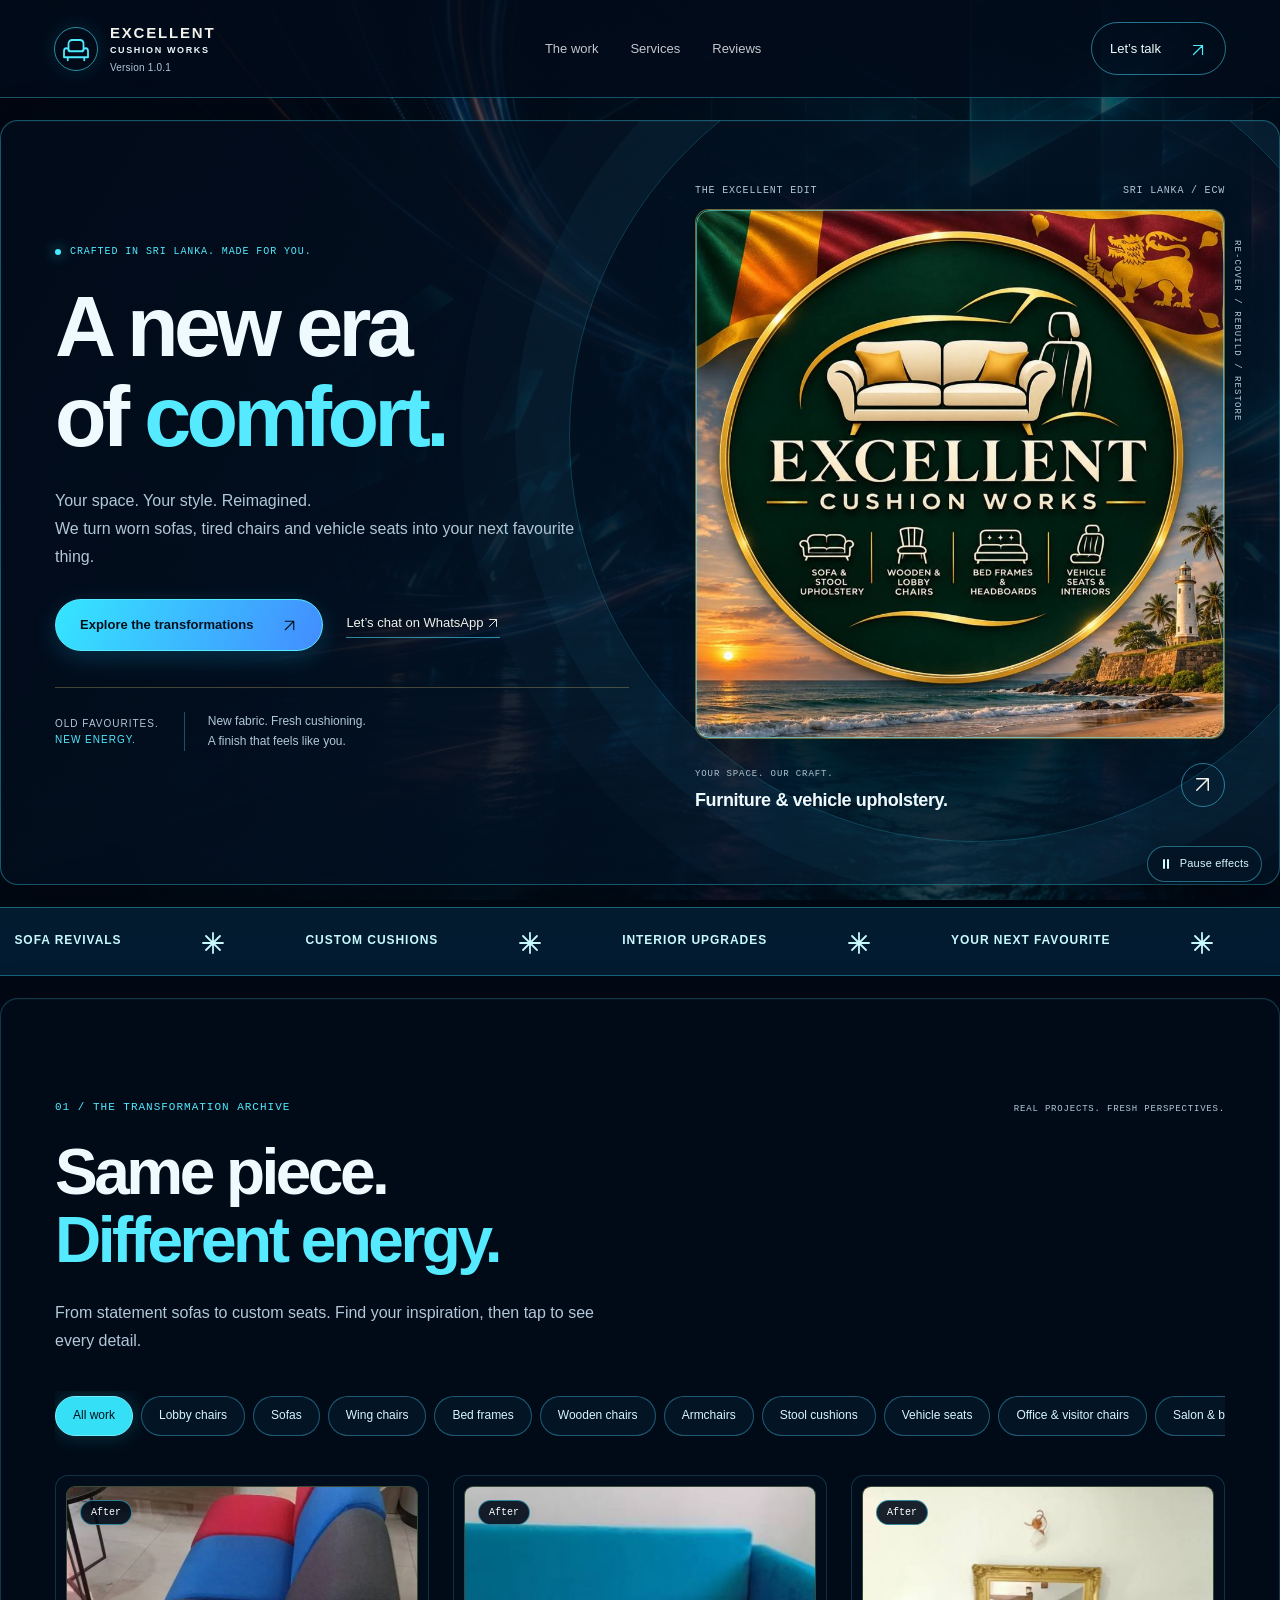
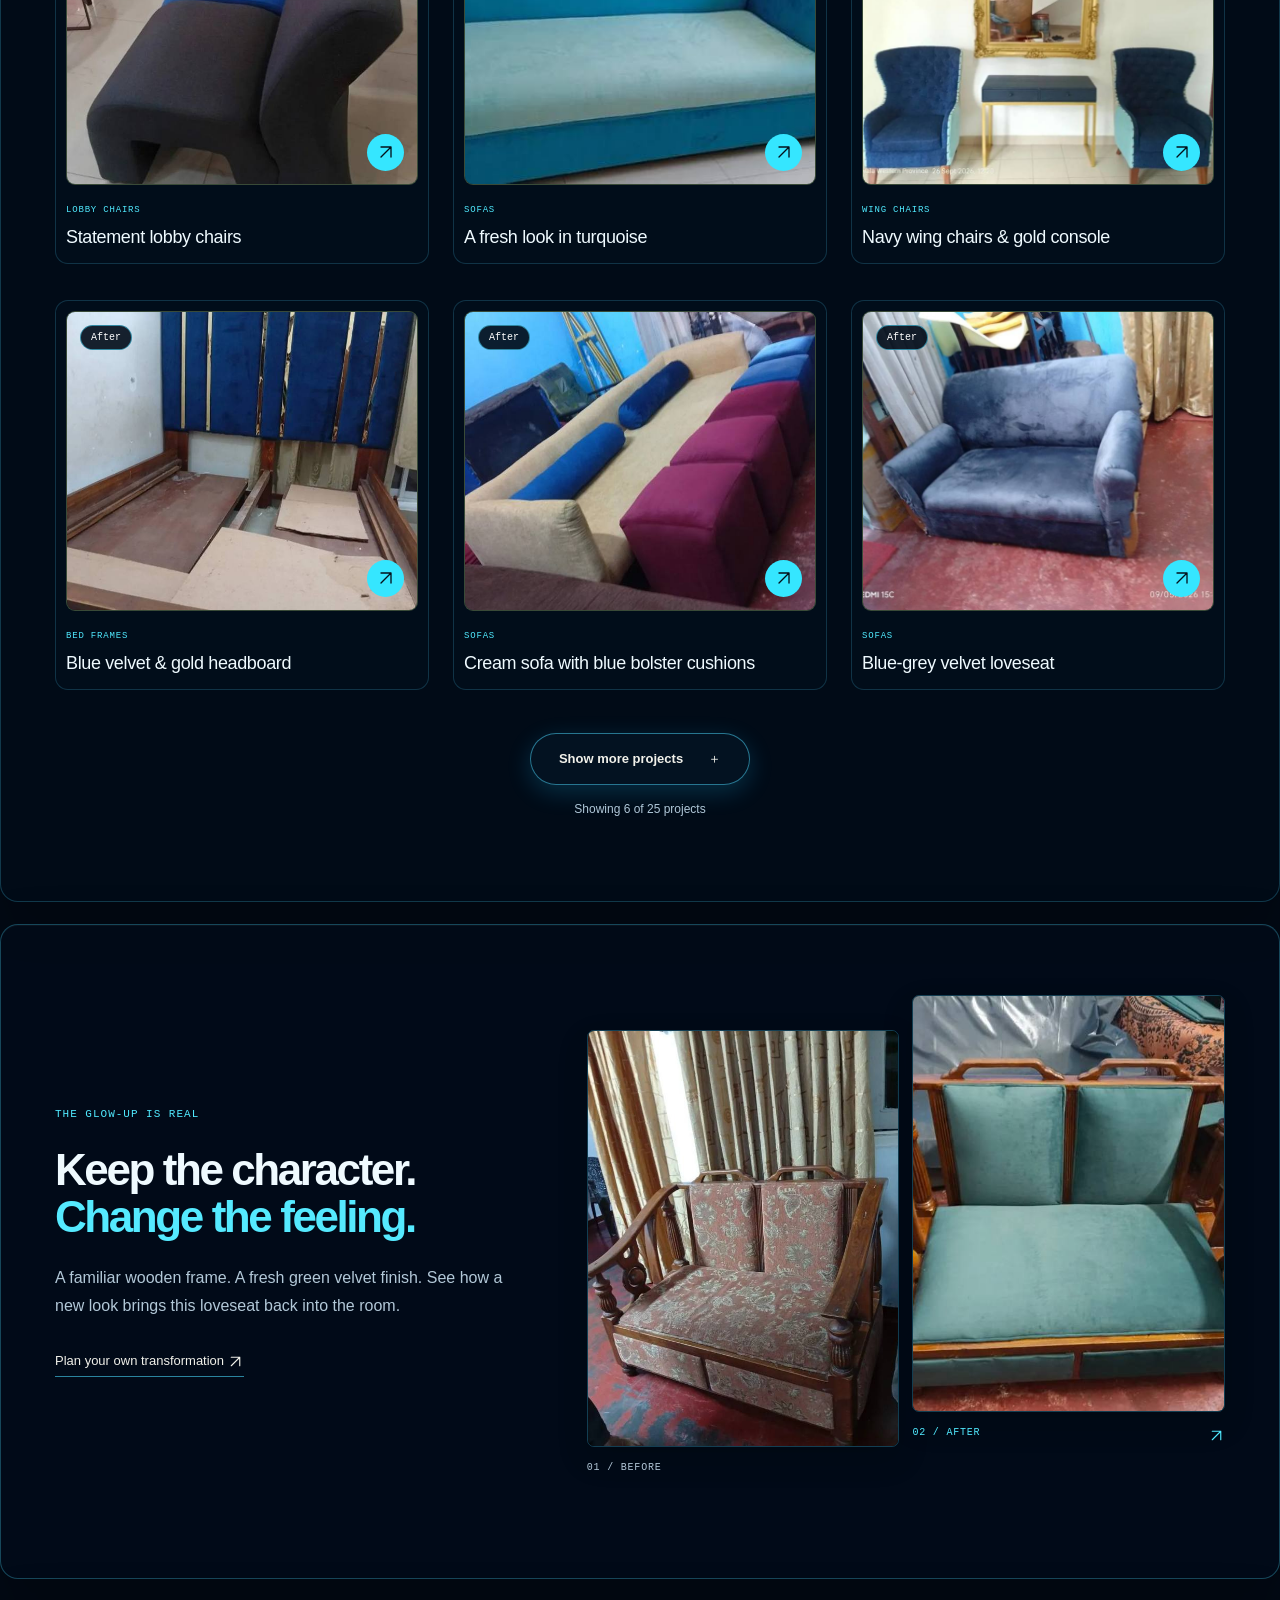
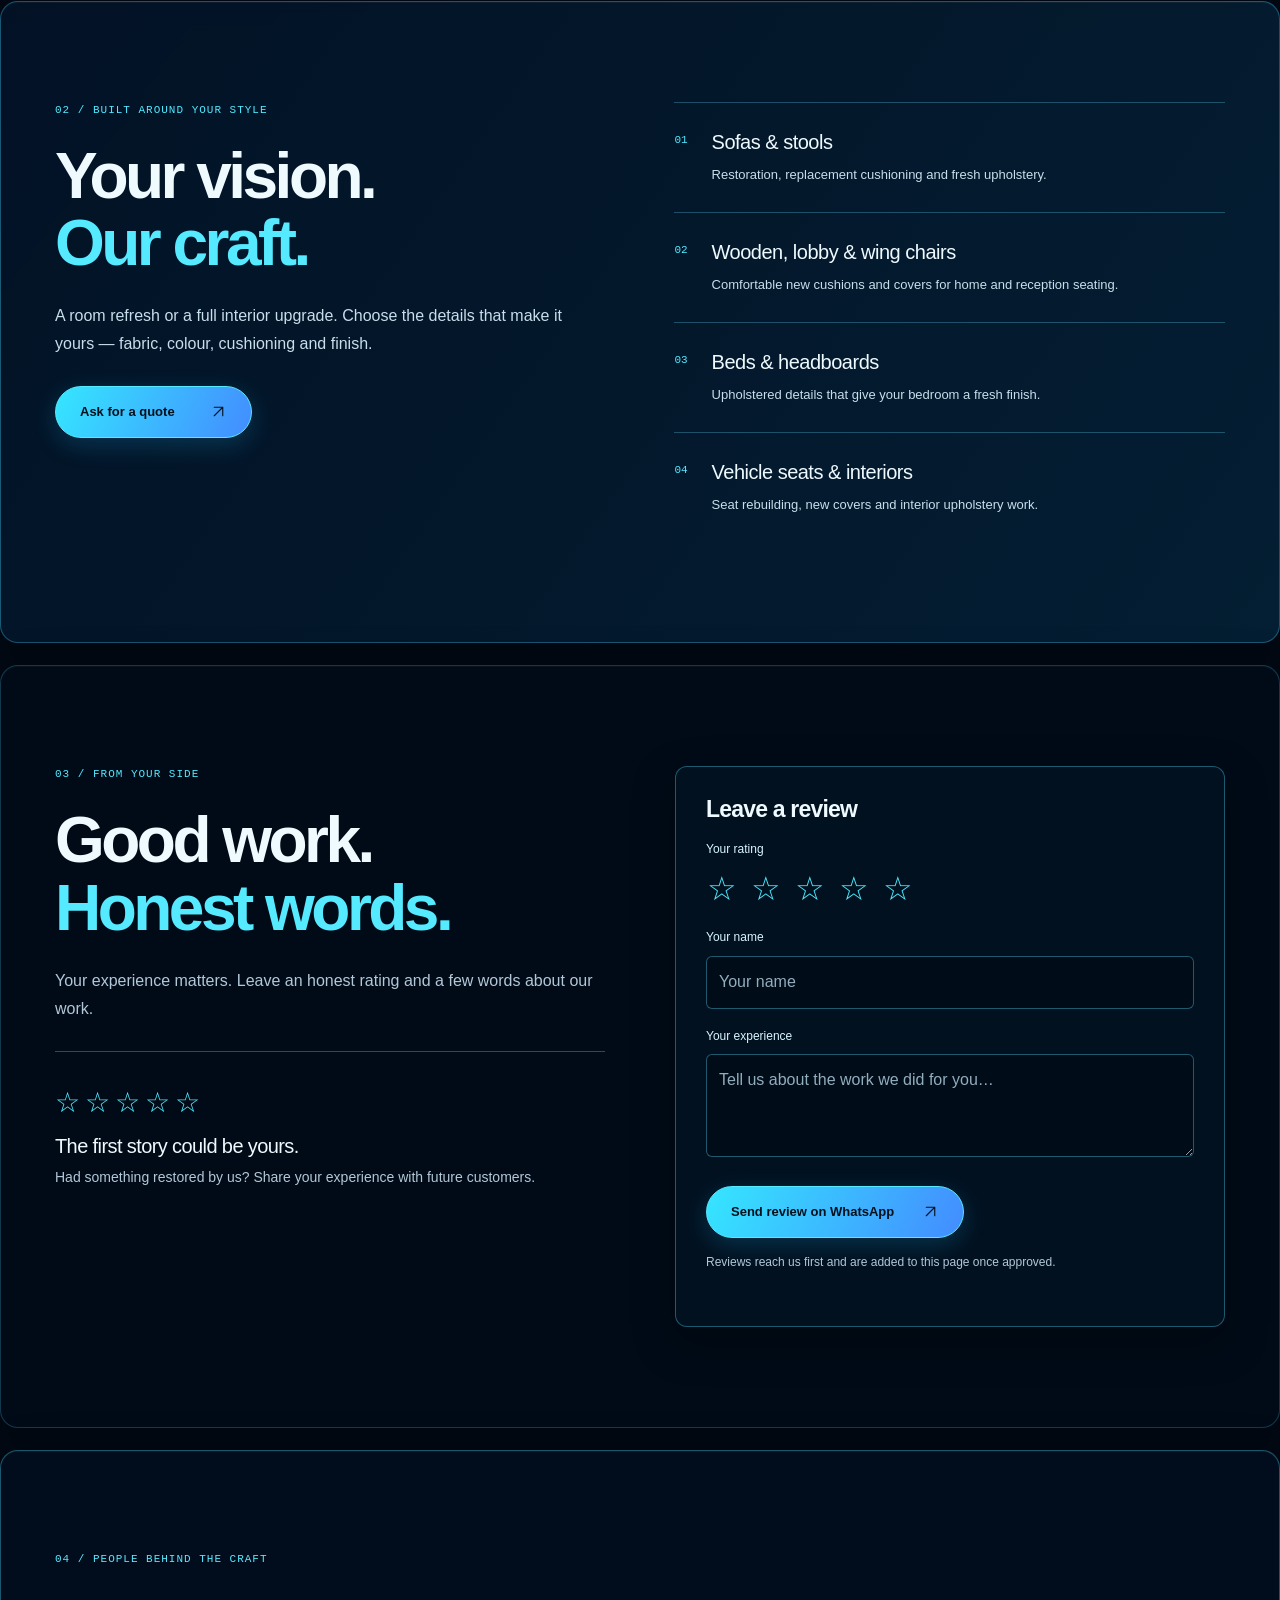
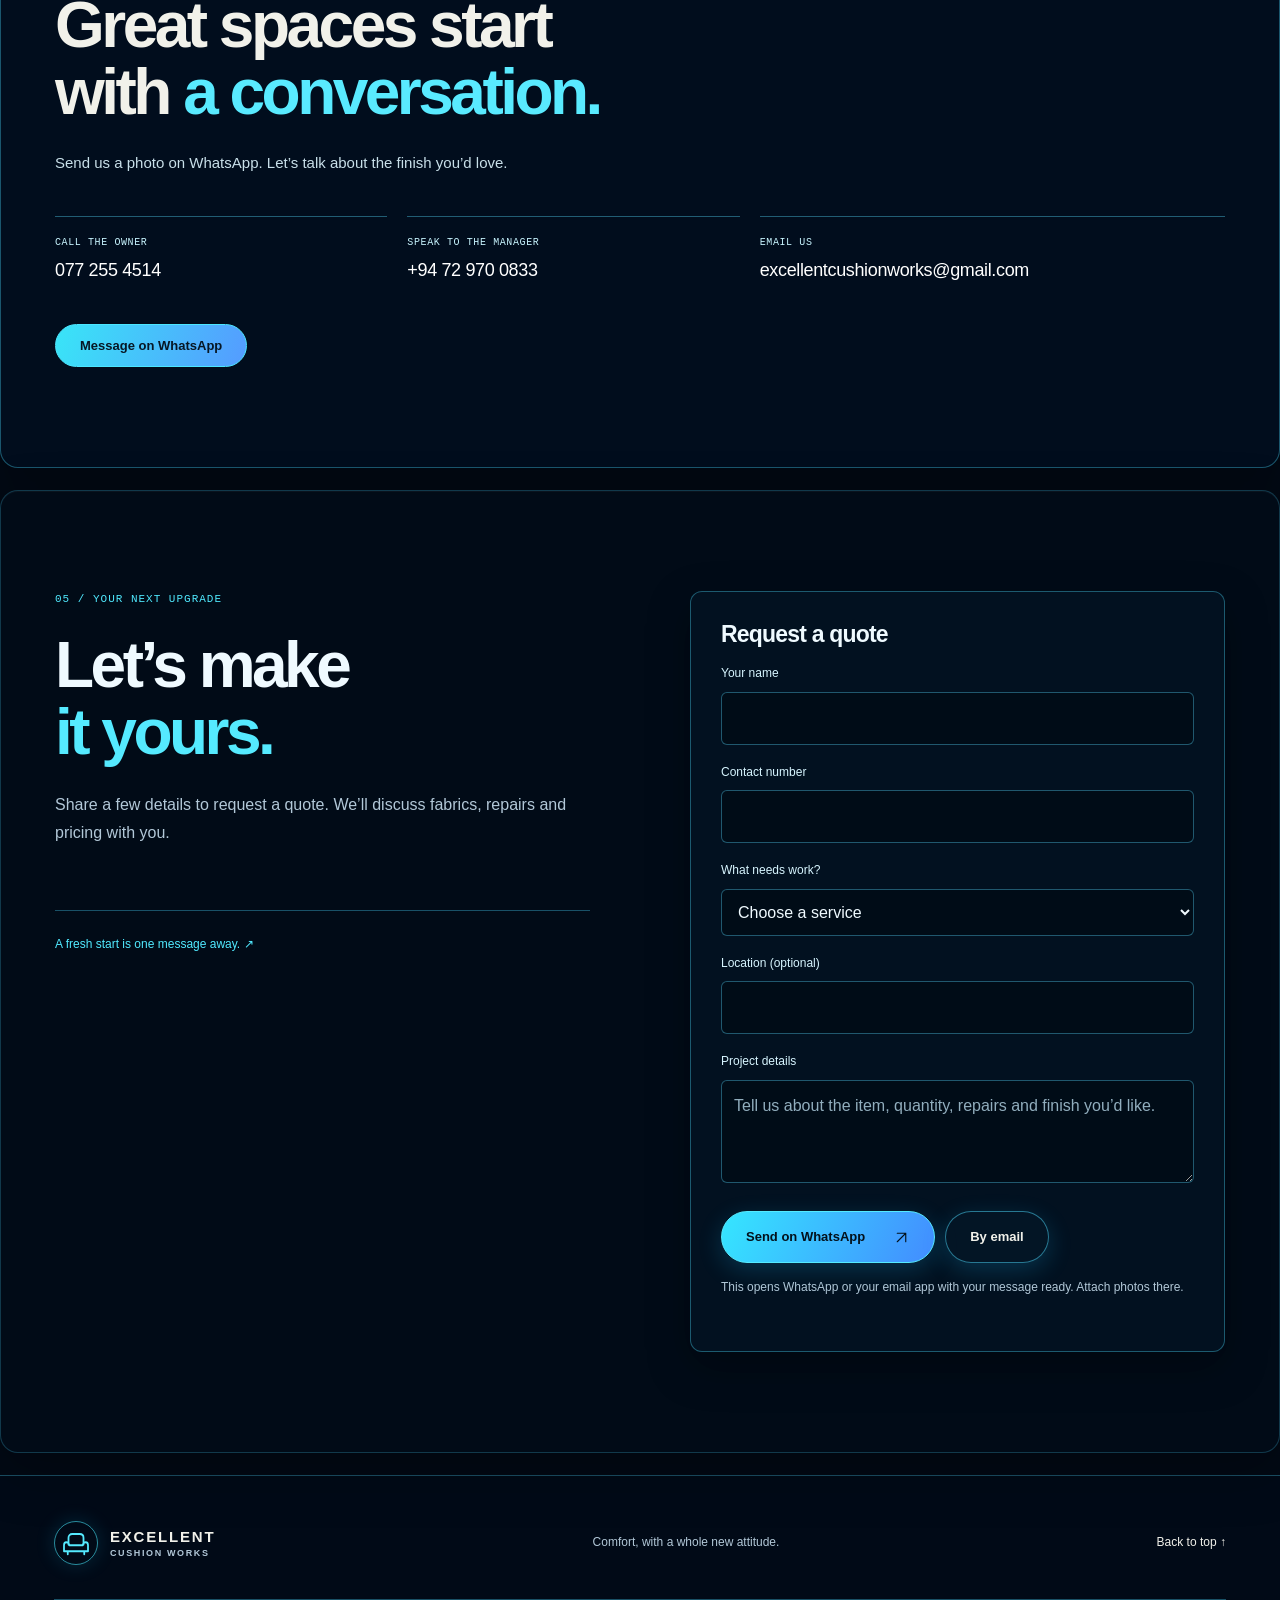
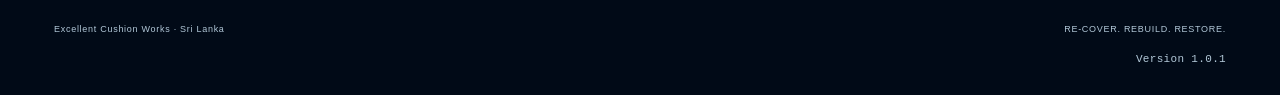
==== index.html @ aab8c292 "Update website from the owner editor" ====
<!DOCTYPE html>
<html lang="en"><head>
<meta charset="utf-8">
<meta name="theme-color" content="#101215">
<meta name="viewport" content="width=device-width, initial-scale=1, viewport-fit=cover">
<title>Excellent Cushion Works | A New Era of Comfort</title>
<meta name="description" content="Sofa restoration, chair cushions, bed upholstery and vehicle interiors. Explore our work and contact Excellent Cushion Works.">



<style>:root{--bg:#101215;--card:#191c21;--ink:#f1f1ea;--mute:#a4a7ae;--line:#30343b;--gold:#d1f86b;--dark:#d1f86b;--on-dark:#121510;--soft:#20252b;color-scheme:dark;font-synthesis:none}*{box-sizing:border-box}html{scroll-behavior:smooth;scroll-padding-top:95px}body{margin:0;background:var(--bg);color:var(--ink);font:15px/1.65 "Arial",sans-serif;-webkit-font-smoothing:antialiased}a{color:inherit;text-decoration:none}button,input,textarea,select{font:inherit}button,a,input,select,textarea{-webkit-tap-highlight-color:transparent}button{cursor:pointer}button:focus-visible,a:focus-visible{outline:3px solid #7dacf8;outline-offset:5px}[hidden]{display:none!important}::selection{background:var(--gold);color:#101215}.skip{position:fixed;top:-100px;left:20px;padding:12px;background:var(--gold);color:#111;z-index:100}.skip:focus{top:10px}h1,h2,h3,p{margin-top:0}h1,h2,h3{line-height:1.06;letter-spacing:-.055em;font-weight:700}h1{font-size:clamp(58px,7.2vw,102px);margin-bottom:25px}h2{font-size:clamp(38px,5vw,66px);margin-bottom:24px}h3{font-size:23px;letter-spacing:-.03em}em{color:var(--gold);font-style:normal}.eyebrow,.tiny,.cat{font-family:ui-monospace,"Courier New",monospace;font-size:11px;letter-spacing:.09em;font-weight:500;line-height:1.6}.eyebrow{color:var(--gold);margin-bottom:23px}.tiny{color:var(--mute)}.lead{color:var(--mute);line-height:1.75;max-width:540px;margin-bottom:28px;font-size:16px}section{max-width:1320px;padding:100px 54px;margin:auto}header{max-width:1500px;margin:auto;padding:22px 54px;display:flex;align-items:center;justify-content:space-between;gap:24px;border-bottom:1px solid var(--line);background:var(--bg);position:relative;z-index:20}.logo{display:inline-flex;align-items:center;gap:12px;font-size:9px;letter-spacing:.18em;line-height:1.45;font-weight:600}.logo b{display:block;font-size:15px;letter-spacing:.12em;color:var(--ink)}.brand-icon{width:44px;height:44px;display:grid;place-items:center;border:1px solid #555f3f;border-radius:50%;color:var(--gold)}.brand-icon svg{width:30px;height:30px}nav{display:flex;gap:32px;font-size:13px;color:#c5c7cd}nav a:hover{color:var(--gold)}.header-quote{border:1px solid var(--line);padding:10px 18px;border-radius:99px;font-size:13px;display:flex;gap:25px;align-items:center}.header-quote span{color:var(--gold);font-size:19px}.btn{display:inline-flex;justify-content:center;align-items:center;gap:25px;min-height:51px;padding:14px 24px;border:1px solid var(--gold);border-radius:99px;background:var(--gold);color:#151a0c;font-size:13px;font-weight:700;text-decoration:none;transition:transform .18s,background .18s}.btn:hover{background:#e0ff99;transform:translateY(-2px)}.btn.alt{background:transparent;border-color:#51565e;color:var(--ink)}.btn.alt:hover{border-color:var(--gold);background:#242b1b}.btn.sm{padding:8px 13px;min-height:35px;font-size:12px}.link{display:inline-flex;align-items:center;color:var(--ink);font-size:13px;border-bottom:1px solid #636a57;padding-bottom:4px}.link:hover{color:var(--gold)}.hero-section{display:grid;grid-template-columns:1.07fr 1fr;gap:65px;padding-top:68px;padding-bottom:80px;align-items:center;position:relative}.hero-copy{position:relative}.hero-copy .eyebrow{display:flex;align-items:center;gap:9px;font-size:10px}.dot{width:6px;height:6px;background:var(--gold);border-radius:50%;display:inline-block;flex-shrink:0}.title-star{color:var(--gold);font-weight:400;font-size:75px;display:inline-block;vertical-align:top;margin-left:10px;transform:rotate(-12deg)}.hero-actions{display:flex;flex-wrap:wrap;gap:20px;align-items:center}.hero-actions .link{margin-left:3px}.hero-note{border-top:1px solid var(--line);margin-top:36px;padding-top:24px;display:flex;gap:25px;align-items:center}.mini-label{font-size:10px;letter-spacing:.1em;line-height:1.6;color:var(--mute)}.mini-label b{color:var(--gold);font-weight:500}.hero-note p{font-size:12px;color:var(--mute);margin:0;border-left:1px solid var(--line);padding-left:23px}.hero-visual{position:relative;min-width:0;padding:0 0 20px}.photo-index{display:flex;justify-content:space-between;font:10px ui-monospace,monospace;color:var(--mute);letter-spacing:.08em;padding:0 0 13px}.heroimg{position:relative;isolation:isolate;aspect-ratio:1/.96;background:#222b2e;overflow:hidden;border-radius:160px 10px 10px 10px}.heroimg>img{width:100%;height:100%;display:block;object-fit:cover;object-position:50% 50%}.heroimg:after{content:"";position:absolute;inset:55% 0 0;background:linear-gradient(transparent,#101215b5);pointer-events:none}.photo-label{position:absolute;bottom:20px;left:25px;z-index:1;display:flex;align-items:center;gap:8px;font:9px ui-monospace,monospace;letter-spacing:.05em;color:white}.photo-caption{display:flex;justify-content:space-between;gap:10px;align-items:center;padding:20px 0 0}.photo-caption small{font:9px ui-monospace,monospace;color:var(--mute);letter-spacing:.1em}.photo-caption h3{font-size:18px;margin:7px 0 0;letter-spacing:-.02em}.photo-caption>a{width:44px;height:44px;border-radius:50%;border:1px solid #4a4e55;display:grid;place-items:center;font-size:22px}.orbit-tag{position:absolute;right:-17px;top:55px;writing-mode:vertical-rl;font:9px ui-monospace,monospace;letter-spacing:.12em;color:var(--mute)}.ticker{display:flex;align-items:center;justify-content:space-around;gap:25px;padding:21px 35px;background:var(--gold);color:#18200d;overflow:hidden;font-size:12px;font-weight:700;letter-spacing:.08em;white-space:nowrap}.ticker b{font-size:25px;line-height:1}.section-top{display:flex;justify-content:space-between;gap:20px;align-items:start}.section-top .tiny{font-size:9px;padding-top:3px}#work{padding-bottom:70px}.chips{display:flex;gap:8px;overflow-x:auto;padding:5px 0 19px;margin:36px 0 20px;scrollbar-width:thin;scrollbar-color:#49543d transparent}.chip{flex-shrink:0;border:1px solid #3a3e46;background:transparent;color:#bdbfc5;border-radius:40px;padding:9px 17px;font-size:12px;white-space:nowrap}.chip[aria-pressed=true]{background:var(--ink);color:var(--bg);border-color:var(--ink)}.chip:hover{border-color:var(--gold)}.grid{display:grid;grid-template-columns:repeat(3,minmax(0,1fr));gap:36px 24px}.card{background:transparent;border:0;padding:0;text-align:left;color:inherit;min-width:0;align-self:start}.ph{position:relative;overflow:hidden;background:#252a30;border-radius:9px;aspect-ratio:4/3.4}.ph img{display:block;width:100%;height:100%;object-fit:cover;transition:transform .35s ease}.card:hover .ph img{transform:scale(1.035)}.tag{position:absolute;top:13px;left:13px;background:#101215e8;border:1px solid #5b6167;color:#fff;font:10px ui-monospace,monospace;border-radius:20px;padding:6px 10px}.go{position:absolute;right:13px;bottom:13px;display:grid;place-items:center;width:37px;height:37px;border-radius:50%;background:var(--gold);color:#151a0c;font-size:20px}.cat{color:var(--gold);font-size:9px;text-transform:uppercase;margin:18px 0 8px}.card h3{font-size:18px;line-height:1.35;letter-spacing:-.02em;font-weight:500;margin:0}.more-wrap{text-align:center;padding:43px 0 0}.more-wrap .btn{min-width:220px}.note{font-size:12px;color:var(--mute);line-height:1.7;margin-top:14px}.transformation{display:grid;grid-template-columns:.85fr 1.15fr;gap:60px;align-items:center;border-top:1px solid var(--line);padding-top:70px;padding-bottom:90px}.transformation h2{font-size:44px}.compare-pair{display:grid;grid-template-columns:1fr 1fr;gap:13px;min-width:0}.compare-pair figure{margin:0;min-width:0}.compare-pair img{width:100%;aspect-ratio:3/4;object-fit:cover;border-radius:7px;display:block}.compare-pair figure:first-child{padding-top:35px}.compare-pair figcaption{font:10px ui-monospace,monospace;letter-spacing:.08em;padding:15px 0;color:var(--mute)}.compare-pair figure:last-child figcaption{color:var(--gold)}.compare-pair figcaption span{float:right}.band{background:#1d3970;position:relative}.band:before{content:"✳";position:absolute;left:calc(50% - 100px);top:90px;font-size:220px;line-height:1;color:#324b7d;pointer-events:none}.band section{display:grid;grid-template-columns:1fr 1.05fr;column-gap:95px;position:relative}.band .eyebrow,.band h2,.band .lead,.band .btn{grid-column:1}.band .lead{color:#c1cee1}.band .btn{justify-self:start}.services-list{grid-column:2;grid-row:1/6}.svc{display:flex;gap:24px;border-top:1px solid #536a94;padding:26px 0}.svc small{color:var(--gold);font:11px ui-monospace,monospace;padding-top:5px}.svc h3{font-size:20px;letter-spacing:-.025em;line-height:1.3;margin-bottom:9px;font-weight:500}.svc p{font-size:13px;color:#c1cee1;margin:0;line-height:1.7}#reviews{display:grid;grid-template-columns:1fr 1fr;gap:0 70px}#reviews>.eyebrow,#reviews>h2,#reviews>.lead,#rvList{grid-column:1}#reviews>.panel{grid-column:2;grid-row:1/6;align-self:start}.panel{border:1px solid var(--line);background:var(--card);padding:30px;border-radius:12px}.panel h3{font-size:23px!important;letter-spacing:-.035em;margin-bottom:10px}.empty{border-top:1px solid var(--line);padding:28px 0}.empty .s{font-size:28px;letter-spacing:5px;color:var(--gold)}.empty h3{font-size:20px;font-weight:500}.empty .lead{font-size:14px}label{display:block;font-size:12px;margin:18px 0 8px;color:#d8d9dc}input,select,textarea{width:100%;background:#101215;color:var(--ink);border:1px solid #393d45;border-radius:6px;font-size:16px;min-height:47px;padding:12px}input:focus,select:focus,textarea:focus{outline:2px solid var(--gold);outline-offset:1px}textarea{resize:vertical;min-height:103px}input::placeholder,textarea::placeholder{color:#777f8c}.stars{display:flex;gap:12px}.stars button{background:none;border:0;color:var(--gold);font-size:33px;padding:0 1px;line-height:1.3}.row{display:flex;flex-wrap:wrap;gap:10px;margin-top:21px}.err{font-size:12px;color:#ffb2a8;min-height:1em;margin-top:10px}.dark{background:#d1f86b;color:#11170d}.dark section{position:relative}.dark h2 em{color:#345412}.dark .eyebrow{color:#3a4b28}.dark p{color:#425134}.dark h2{max-width:700px}.cta{display:grid;grid-template-columns:1fr 1fr 1.4fr;gap:20px;margin-top:40px}.cta a{border-top:1px solid #8da64b;padding:20px 0;font:10px ui-monospace,monospace;letter-spacing:.06em;text-transform:uppercase;overflow-wrap:anywhere}.cta a b{display:block;font:500 18px/1.5 Arial,sans-serif;letter-spacing:-.02em;text-transform:none;margin-top:9px}.cta a.wa{grid-column:1/-1;border:1px solid #2e3f1e;border-radius:99px;justify-self:start;padding:13px 24px;font:700 13px Arial,sans-serif;text-transform:none;letter-spacing:0}.cta a:hover{color:#3c5c1c}#quote{display:grid;grid-template-columns:1fr 1fr;column-gap:100px;align-content:start}#quote>.eyebrow,#quote>h2,#quote>.lead{grid-column:1}#quote>.panel{grid-column:2;grid-row:1/7}#quote:after{content:"A fresh start is one message away. ↗";grid-column:1;color:var(--gold);font-size:12px;margin-top:35px;border-top:1px solid var(--line);padding-top:24px;align-self:start}footer{max-width:1320px;padding:45px 54px 28px;margin:auto;border-top:1px solid var(--line);font-size:12px;color:var(--mute)}.footer-top{display:flex;align-items:center;justify-content:space-between;gap:25px}.backtop{color:var(--ink)}.footer-bottom{display:flex;justify-content:space-between;border-top:1px solid var(--line);margin-top:34px;padding-top:22px;font-size:9px;letter-spacing:.08em}.mobile-dock{display:none}dialog{padding:0;border:1px solid var(--line);border-radius:14px;background:var(--card);color:var(--ink);width:calc(100% - 32px);max-width:900px;max-height:90vh;max-height:90dvh;overflow:auto}dialog::backdrop{background:#000c}dialog .body{padding:25px}#dlg .ph{aspect-ratio:auto;border-radius:0;min-height:150px;background:#0b0c0d}#dlg .ph img{width:100%;max-height:63vh;height:auto;object-fit:contain}#dlg .ph .tag{top:15px;left:15px}.th{display:flex;overflow:auto;gap:10px;padding:15px 25px 0}.th button{border:1px solid var(--line);border-radius:4px;background:#111;color:var(--ink);width:75px;flex-shrink:0;padding:0;font-size:10px}.th img{width:100%;height:55px;object-fit:contain;display:block}.pr{display:flex;gap:15px;margin-top:20px;align-items:start}.pr>img{width:90px;height:85px;object-fit:contain}.pr>div{flex:1;min-width:0}#bar{position:fixed;bottom:0;left:0;right:0;z-index:35;background:#101215;border-top:1px solid var(--line);padding:10px;display:flex;gap:10px;align-items:center;flex-wrap:wrap;font-size:12px}#bar .btn{min-height:35px;padding:8px 14px;font-size:12px}label.btn{position:relative;overflow:hidden;margin:0}input[type=file][hidden]{display:block!important;position:absolute;inset:0;opacity:0;cursor:pointer;font-size:80px}#hF{display:none!important}.editing .go{background:#93c6ff}.owner-mode .mobile-dock{display:none}
@media(min-width:1450px){.hero-section{padding-top:90px;padding-bottom:100px}}@media(max-width:1050px){section{padding:75px 32px}header{padding:20px 32px}.hero-section{gap:34px}h1{font-size:70px}.title-star{font-size:50px}.hero-copy .eyebrow{font-size:9px}.heroimg{border-top-left-radius:115px}.grid{gap:30px 18px}.band section{column-gap:50px}.transformation{gap:35px}.transformation h2{font-size:36px}#quote{column-gap:50px}.cta a b{font-size:16px}#reviews{gap:0 40px}}
@media(max-width:760px){header{padding:17px 22px;gap:14px}.brand-icon{width:38px;height:38px}.brand-icon svg{width:25px;height:25px}.logo{font-size:8px;gap:9px}.logo b{font-size:12px}nav{gap:17px;font-size:12px}nav a:nth-child(2),nav a:nth-child(3){display:none}.header-quote{font-size:11px;padding:8px 12px;gap:14px}section{padding:64px 22px}.hero-section{grid-template-columns:1fr;gap:40px;padding-top:43px;padding-bottom:40px}.hero-copy .eyebrow{font-size:9px;margin-bottom:23px}h1{font-size:clamp(59px,13vw,86px);letter-spacing:-.065em;margin-bottom:24px}.title-star{font-size:52px;margin-left:12px}h2{font-size:42px}.hero-copy .lead{font-size:15px;max-width:420px;margin-bottom:25px}.hero-actions{gap:17px}.hero-actions .btn{font-size:12px;padding:14px 22px;gap:22px}.hero-note{margin-top:27px;padding-top:19px}.hero-note p{font-size:11px}.hero-visual{padding-bottom:0}.heroimg{aspect-ratio:1.25;border-top-left-radius:100px}.photo-index{font-size:9px}.orbit-tag{right:-14px;font-size:8px}.photo-caption{padding-top:17px}.photo-caption h3{font-size:18px}.ticker{justify-content:flex-start;gap:25px;padding:17px 22px;font-size:10px}.ticker b{font-size:21px}.section-top .tiny{display:none}.eyebrow{font-size:10px;margin-bottom:20px}.lead{font-size:15px}.chips{margin-top:27px;margin-right:-22px;padding-right:22px}.grid{grid-template-columns:repeat(2,minmax(0,1fr));gap:28px 14px}.card .ph{aspect-ratio:1/1.04}.card .tag{font-size:8px;left:8px;top:8px;padding:4px 7px}.go{width:30px;height:30px;font-size:18px;bottom:8px;right:8px}.card .cat{font-size:8px;letter-spacing:.07em;margin-top:13px}.card h3{font-size:14px;line-height:1.4}.more-wrap{padding-top:32px}#work{padding-bottom:50px}.transformation{grid-template-columns:1fr;gap:28px;padding-top:50px;padding-bottom:55px}.transformation h2{font-size:39px}.transform-copy .lead{margin-bottom:20px}.compare-pair{gap:15px}.compare-pair img{aspect-ratio:3/3.5}.compare-pair figure:first-child{padding-top:24px}.band section{display:block}.band:before{left:auto;right:20px;top:40px;font-size:140px}.band h2{max-width:320px}.band .lead{max-width:470px}.services-list{margin-top:40px}.svc{gap:20px;padding:22px 0}.svc h3{font-size:19px}.svc p{font-size:13px}#reviews{display:block}#reviews>.panel{margin-top:25px}.panel{padding:23px}.empty{padding-bottom:4px}.dark h2{font-size:40px}.cta{grid-template-columns:1fr 1fr;gap:10px 22px;margin-top:30px}.cta>a:nth-child(3){grid-column:1/-1}.cta a b{font-size:16px}.cta a.wa{margin-top:10px}#quote{display:block}#quote>.panel{margin-top:30px}#quote:after{display:none}footer{padding:32px 22px 100px}.footer-top{flex-wrap:wrap;gap:22px}.footer-top>span{font-size:11px;order:3;width:100%}.footer-bottom{gap:15px;font-size:8px}.mobile-dock{position:fixed;bottom:0;left:0;right:0;display:grid;grid-template-columns:1fr 1fr;gap:9px;padding:10px 16px calc(10px + env(safe-area-inset-bottom,0px));background:#101215;border-top:1px solid var(--line);z-index:25}.mobile-dock a{border:1px solid #41464e;border-radius:99px;text-align:center;padding:11px;font-size:12px;font-weight:600}.mobile-dock a:last-child{background:var(--gold);color:#11170d;border-color:var(--gold)}html{scroll-padding-top:22px}dialog .body{padding:22px}dialog .btn{font-size:12px;padding:12px 17px}.row{gap:9px}.row .btn{flex-grow:1}.stars{gap:15px}}
@media(max-width:370px){header{padding:15px 16px}nav{display:none}section{padding-left:17px;padding-right:17px}.hero-section{padding-top:35px}h1{font-size:58px}.title-star{font-size:40px}.hero-copy .eyebrow{letter-spacing:.02em;font-size:8px}.hero-note{gap:18px}.hero-note p{padding-left:18px}.cta{grid-template-columns:1fr}.cta>a:nth-child(3){grid-column:1}.grid{gap:24px 12px}h2{font-size:37px}.card h3{font-size:13px}.chip{font-size:11px;padding:8px 13px}.panel{padding:18px}}
@media(prefers-reduced-motion:reduce){html{scroll-behavior:auto}*,*:before,*:after{transition:none!important;animation:none!important}}
.arrow{display:inline-block;width:17px;height:17px;vertical-align:middle;flex-shrink:0;margin-left:3px}.header-quote .arrow{width:18px;height:18px}.hero-actions .link .arrow{width:14px;height:14px}.go .arrow{width:20px;height:20px;margin:0}.photo-caption>a .arrow{width:23px;height:23px;margin:0}.photo-caption>a{color:var(--ink)}
@media(max-width:760px){.title-star{display:none}}
.burst{width:1em;height:1em;display:inline-block;vertical-align:middle}.ticker .burst{width:24px;height:24px}.band:before{display:none}.title-star{line-height:1}
header .logo{touch-action:manipulation}#ownerAuth{max-width:590px}#ownerAuth h2{font-size:36px;margin-bottom:18px}#ownerAuth .lead{font-size:14px;margin-bottom:15px}#ownerAuth .eyebrow{font-size:9px}#ownerMessage{min-height:20px;margin-bottom:0}.owner-help{border-top:1px solid var(--line);margin-top:20px;padding-top:16px;font-size:12px;color:var(--mute)}.owner-help summary{cursor:pointer;color:var(--ink)}.owner-help p{margin-top:13px}.owner-status{max-width:230px;overflow-wrap:anywhere}button:disabled{opacity:.55;cursor:wait;transform:none!important}.owner-mode footer{padding-bottom:170px}@media(max-width:760px){#ownerAuth .body{padding:23px}#bar{max-height:42dvh;overflow:auto}#bar .owner-status{width:100%;max-width:none}#bar .btn{flex-grow:1}#ownerAuth h2{font-size:30px}}/* Show the supplied brand artwork in full, centered within the hero. */
.heroimg{aspect-ratio:1;border-radius:14px;background:#092c20;display:grid;place-items:center;border:1px solid #46503a}
.heroimg>img{width:100%;height:100%;object-fit:contain;object-position:center;display:block}
.heroimg:after,.heroimg .photo-label{display:none}
.hero-visual{width:100%;max-width:560px;justify-self:center}
@media(max-width:760px){.hero-visual{max-width:520px;margin-inline:auto}.heroimg{aspect-ratio:1;border-radius:12px}.photo-caption h3{font-size:17px}}
/* Brand first: the logo sits above the headline at every screen width. */
.hero-section{display:flex;flex-direction:column;gap:30px;padding-top:42px;padding-bottom:64px;align-items:center}
.hero-section .hero-visual{order:0;max-width:380px;width:100%;padding:0;margin:0 auto}
.hero-section .hero-copy{order:1;width:100%;max-width:820px;text-align:center}
.hero-section .photo-index,.hero-section .photo-caption,.hero-section .orbit-tag{display:none}
.hero-section .hero-copy .eyebrow{justify-content:center;margin-bottom:18px}
.hero-section h1{font-size:clamp(56px,6vw,82px);margin-bottom:22px}
.hero-section .title-star{display:none}
.hero-section .lead{margin-left:auto;margin-right:auto;max-width:560px}
.hero-section .hero-actions,.hero-section .hero-note{justify-content:center}
.hero-section .hero-note{max-width:510px;margin-left:auto;margin-right:auto;text-align:left}
@media(max-width:760px){.hero-section{padding-top:28px;padding-bottom:46px;gap:28px}.hero-section .hero-visual{max-width:350px}.hero-section h1{font-size:clamp(52px,13vw,76px)}.hero-section .hero-copy .eyebrow{font-size:8px;letter-spacing:.05em}.hero-section .hero-actions{gap:17px}}
/* Reference layout: headline on the left, logo on the right. */
.hero-section{display:grid;grid-template-columns:1.07fr 1fr;gap:60px;align-items:center;padding-top:64px;padding-bottom:74px}
.hero-section .hero-copy{display:block;order:initial;text-align:left;max-width:none;min-width:0}
.hero-section .hero-visual{order:initial;width:100%;max-width:530px;margin:0;justify-self:end;min-width:0}
.hero-section .hero-copy .eyebrow{justify-content:flex-start;margin-bottom:23px}
.hero-section h1{font-size:clamp(58px,6.6vw,94px);text-align:left;margin-bottom:25px}
.hero-section .lead{margin-left:0;margin-right:0;max-width:540px;text-align:left}
.hero-section .hero-actions,.hero-section .hero-note{justify-content:flex-start}
.hero-section .hero-note{max-width:none;margin-left:0;margin-right:0}
.hero-section .photo-index{display:flex}.hero-section .photo-caption{display:flex}.hero-section .orbit-tag{display:block}
@media(max-width:1050px) and (min-width:761px){.hero-section{gap:30px}.hero-section h1{font-size:65px}}
@media(max-width:760px){
.hero-section{grid-template-columns:minmax(0,1fr) minmax(0,1fr);column-gap:18px;row-gap:22px;padding:34px 22px 44px;align-items:center}
.hero-section .hero-copy{display:contents}
.hero-section .hero-copy>.eyebrow{grid-column:1;grid-row:1;margin:0;font-size:8px;letter-spacing:.02em;line-height:1.6;gap:5px;align-self:end}
.hero-section .hero-copy>h1{grid-column:1;grid-row:2;font-size:clamp(27px,7.7vw,52px);letter-spacing:-.06em;line-height:1.07;margin:0;align-self:start}
.hero-section .hero-visual{grid-column:2;grid-row:1/3;max-width:290px;justify-self:end;align-self:center}
.hero-section .photo-index,.hero-section .photo-caption,.hero-section .orbit-tag{display:none}
.hero-section .heroimg{border-radius:9px}
.hero-section .hero-copy>.lead{grid-column:1/-1;grid-row:3;margin:0;font-size:14px;line-height:1.7;max-width:560px}
.hero-section .hero-actions{grid-column:1/-1;grid-row:4;gap:17px}
.hero-section .hero-note{grid-column:1/-1;grid-row:5;margin:0;padding-top:20px}
.hero-section .hero-actions .btn{min-height:46px;padding:12px 18px;font-size:12px}
.hero-section .hero-actions .link{font-size:12px}
}
@media(max-width:370px){.hero-section{padding-left:17px;padding-right:17px;column-gap:12px}.hero-section .hero-copy>.eyebrow{font-size:7px}.hero-section .hero-copy>h1{font-size:27px}}
/* Lightweight upholstery-inspired background, built from static gradients and a tiny pattern. */
:root{--bg:#082321;--card:#102f2c;--soft:#143934;--line:#446552;--gold:#e8c46f;--dark:#e8c46f;--on-dark:#14221a;--mute:#b8c9c1}
body{background-color:#082321;background-image:url("data:image/svg+xml,%3Csvg%20xmlns%3D%22http%3A%2F%2Fwww.w3.org%2F2000%2Fsvg%22%20width%3D%22120%22%20height%3D%22120%22%20viewBox%3D%220%200%20120%20120%22%3E%3Cpath%20d%3D%22M60%200%20120%2060%2060%20120%200%2060Z%22%20fill%3D%22none%22%20stroke%3D%22%23c9b36b%22%20stroke-opacity%3D%22.095%22%20stroke-width%3D%22.8%22%2F%3E%3Cpath%20d%3D%22M60%205%20115%2060%2060%20115%205%2060Z%22%20fill%3D%22none%22%20stroke%3D%22%2373cbb2%22%20stroke-opacity%3D%22.045%22%20stroke-width%3D%22.6%22%2F%3E%3Ccircle%20cx%3D%2260%22%20cy%3D%220%22%20r%3D%221.5%22%20fill%3D%22%23d1bb75%22%20fill-opacity%3D%22.23%22%2F%3E%3Ccircle%20cx%3D%220%22%20cy%3D%2260%22%20r%3D%221.5%22%20fill%3D%22%23d1bb75%22%20fill-opacity%3D%22.23%22%2F%3E%3C%2Fsvg%3E"),linear-gradient(120deg,#0c3832 0%,#08242b 42%,#102b28 74%,#253427 100%);background-size:120px 120px,100% 100%;background-repeat:repeat,no-repeat}
header{background:linear-gradient(110deg,#0b302c,#102b2b);border-bottom-color:#d7b35b45}
.hero-section{isolation:isolate;background:radial-gradient(ellipse at 2% 25%,#33896f30,transparent 58%),radial-gradient(ellipse at 92% 45%,#d3aa4936,transparent 57%);border-bottom:1px solid #d7b35b30}
.hero-section::before{content:"";position:absolute;width:min(68vw,810px);aspect-ratio:1;right:-8%;top:-12%;border:1px solid #d5b9661f;border-radius:50%;z-index:-1;pointer-events:none;box-shadow:0 0 0 54px #d5b96608,0 0 0 108px #d5b96606}
.hero-section{overflow:hidden}.heroimg{border-color:#e2be6270;box-shadow:0 12px 36px #02131050}.hero-note{border-color:#d6bd6650}
#work{background:linear-gradient(150deg,#0c393033,transparent 62%)}
.card .ph{background:#102e2a;border:1px solid #d2b66b35}.tag{background:#08231eed;border-color:#c4aa6459}
.chip{background:#0c302b80;border-color:#91a78366}.chip[aria-pressed=true]{background:#e8c46f;color:#15271e;border-color:#e8c46f}
.transformation{background:radial-gradient(ellipse at 10% 90%,#86703927,transparent 65%);border-top-color:#b59d5840}
.band{background-color:#13394a;background-image:url("data:image/svg+xml,%3Csvg%20xmlns%3D%22http%3A%2F%2Fwww.w3.org%2F2000%2Fsvg%22%20width%3D%22120%22%20height%3D%22120%22%20viewBox%3D%220%200%20120%20120%22%3E%3Cpath%20d%3D%22M60%200%20120%2060%2060%20120%200%2060Z%22%20fill%3D%22none%22%20stroke%3D%22%23c9b36b%22%20stroke-opacity%3D%22.095%22%20stroke-width%3D%22.8%22%2F%3E%3Cpath%20d%3D%22M60%205%20115%2060%2060%20115%205%2060Z%22%20fill%3D%22none%22%20stroke%3D%22%2373cbb2%22%20stroke-opacity%3D%22.045%22%20stroke-width%3D%22.6%22%2F%3E%3Ccircle%20cx%3D%2260%22%20cy%3D%220%22%20r%3D%221.5%22%20fill%3D%22%23d1bb75%22%20fill-opacity%3D%22.23%22%2F%3E%3Ccircle%20cx%3D%220%22%20cy%3D%2260%22%20r%3D%221.5%22%20fill%3D%22%23d1bb75%22%20fill-opacity%3D%22.23%22%2F%3E%3C%2Fsvg%3E"),linear-gradient(125deg,#174d4a,#173655 72%,#233b50);background-size:120px 120px,100% 100%}.svc{border-color:#b3c7ad4d}
#reviews{background:radial-gradient(ellipse at 90% 10%,#97af5630,transparent 66%)}
.panel{background:linear-gradient(145deg,#153c34,#102e2a);border-color:#b8a56b4a;box-shadow:0 12px 30px #031d1a24}
input,select,textarea{background:#082720;border-color:#7b956052}.btn.alt{border-color:#9aa87780}.btn.alt:hover{background:#315d44}.btn:hover{background:#f4d790}
.dark{background-color:#d6b75f;background-image:url("data:image/svg+xml,%3Csvg%20xmlns%3D%22http%3A%2F%2Fwww.w3.org%2F2000%2Fsvg%22%20width%3D%22120%22%20height%3D%22120%22%20viewBox%3D%220%200%20120%20120%22%3E%3Cpath%20d%3D%22M60%200%20120%2060%2060%20120%200%2060Z%22%20fill%3D%22none%22%20stroke%3D%22%23c9b36b%22%20stroke-opacity%3D%22.095%22%20stroke-width%3D%22.8%22%2F%3E%3Cpath%20d%3D%22M60%205%20115%2060%2060%20115%205%2060Z%22%20fill%3D%22none%22%20stroke%3D%22%2373cbb2%22%20stroke-opacity%3D%22.045%22%20stroke-width%3D%22.6%22%2F%3E%3Ccircle%20cx%3D%2260%22%20cy%3D%220%22%20r%3D%221.5%22%20fill%3D%22%23d1bb75%22%20fill-opacity%3D%22.23%22%2F%3E%3Ccircle%20cx%3D%220%22%20cy%3D%2260%22%20r%3D%221.5%22%20fill%3D%22%23d1bb75%22%20fill-opacity%3D%22.23%22%2F%3E%3C%2Fsvg%3E"),linear-gradient(115deg,#e8cd8a,#b2c58b 70%,#d0b363);background-size:120px 120px,100% 100%;color:#142d24}.dark .eyebrow,.dark p{color:#314a32}.dark h2 em{color:#315d36}.cta a{border-color:#4d643b80}.cta a.wa{border-color:#31573c}
#quote{background:radial-gradient(ellipse at 1% 65%,#385d5a60,transparent 67%)}
footer{background:linear-gradient(115deg,#0a2b25eb,#0b2529eb);border-top-color:#c3a65b50}
.mobile-dock,#bar{background:#0b2b25;border-color:#d7b35b55}.mobile-dock a:last-child{background:var(--gold);border-color:var(--gold)}
dialog{background:#102f29;border-color:#bdab6d66}#ownerAuth .note{color:#bdcbc2}
.ticker{background:linear-gradient(100deg,#e5c16b,#f2dc9c 55%,#cbd38e);color:#173624}
@media(max-width:760px){body{background-size:96px 96px,100% 100%}.hero-section::before{width:360px;right:-200px;top:-25px;box-shadow:0 0 0 36px #d5b96608,0 0 0 72px #d5b96606}.heroimg{box-shadow:0 6px 18px #02131040}}

/* ===== NEON PORTAL EXPERIENCE: background, glass surfaces and motion ===== */
:root{
  --bg:#020914;--card:rgba(3,17,34,.82);--soft:#071c31;--line:rgba(72,218,255,.34);
  --gold:#50eaff;--dark:#50eaff;--on-dark:#03111c;--mute:#b2c8d8;
  --neon-cyan:#50eaff;--neon-blue:#5596ff;--glass:rgba(2,13,29,.72);
}
html{background:#020914}
body{
  position:relative;isolation:isolate;min-height:100vh;background:#020914!important;
  color:#effaff;overflow-x:hidden;
}
body::before{
  content:"";position:fixed;inset:0;z-index:-2;pointer-events:none;
  background-image:url("[data-uri]");background-position:center center;
  background-size:cover;background-repeat:no-repeat;transform:translateZ(0);
}
body::after{
  content:"";position:fixed;inset:0;z-index:-1;pointer-events:none;
  background:linear-gradient(112deg,rgba(1,7,18,.86),rgba(2,12,27,.64) 48%,rgba(1,8,20,.74));
}
header{
  position:sticky;top:0;z-index:30;background:rgba(2,12,26,.82)!important;
  border-bottom:1px solid rgba(67,224,255,.34);-webkit-backdrop-filter:blur(18px);backdrop-filter:blur(18px);
}
section{
  position:relative;background:rgba(2,13,29,.67);border:1px solid rgba(71,211,248,.23);
  border-radius:18px;margin-top:22px;margin-bottom:22px;
  box-shadow:0 18px 54px rgba(0,0,0,.25),inset 0 1px 0 rgba(255,255,255,.035);
  -webkit-backdrop-filter:blur(13px);backdrop-filter:blur(13px);
}
.hero-section{background:linear-gradient(120deg,rgba(2,12,27,.82),rgba(3,24,43,.64))!important;border-color:rgba(63,224,255,.34)}
.hero-section::before{border-color:rgba(54,225,255,.22);box-shadow:0 0 0 54px rgba(53,230,255,.04),0 0 0 108px rgba(85,150,255,.025)}
.eyebrow,.cat,.mini-label b,.brand-icon,.header-quote span,.svc small{color:var(--neon-cyan)}
em{color:#55eaff}
.dot{background:#48eaff;box-shadow:0 0 13px rgba(72,234,255,.85)}
.brand-icon{border-color:rgba(72,234,255,.58);box-shadow:0 0 20px rgba(40,208,255,.15)}
nav a{transition:color .22s ease,text-shadow .22s ease}
nav a:hover,.link:hover{color:#71f1ff;text-shadow:0 0 14px rgba(66,225,255,.5)}
.header-quote,.btn.alt,.link,.photo-caption>a{border-color:rgba(77,220,255,.5)}
.btn{
  background:linear-gradient(115deg,#35e6ff,#438cff);border-color:#55eaff;color:#03111c;
  box-shadow:0 7px 24px rgba(31,190,255,.2);transition:transform .22s ease,background .22s ease,box-shadow .22s ease,border-color .22s ease;
}
.btn:hover{background:linear-gradient(115deg,#91f6ff,#83b5ff);border-color:#b0f8ff;color:#03111c;box-shadow:0 10px 32px rgba(31,190,255,.38),0 0 0 1px rgba(76,231,255,.2)}
.btn.alt{background:rgba(5,24,41,.64);color:var(--ink)}
.btn.alt:hover{background:rgba(20,93,128,.48);border-color:#65efff;color:#f4fdff}
.link{border-bottom-color:rgba(73,220,255,.58)}
.ticker{background:rgba(4,30,52,.9)!important;color:#c8f9ff;border-top:1px solid rgba(53,230,255,.36);border-bottom:1px solid rgba(53,230,255,.36);-webkit-backdrop-filter:blur(14px);backdrop-filter:blur(14px)}
#work{background:rgba(2,13,27,.62)!important}
.chip{background:rgba(5,26,44,.76);border-color:rgba(78,205,244,.38);color:#d7f5ff;transition:background .2s,border-color .2s,box-shadow .2s,transform .2s}
.chip[aria-pressed=true]{background:#35dff5;color:#03111b;border-color:#72efff;box-shadow:0 0 20px rgba(53,223,245,.22)}
.chip:hover{border-color:#55eaff;box-shadow:0 0 15px rgba(53,223,245,.18)}
.card{background:rgba(3,17,31,.57);border:1px solid rgba(78,205,244,.2);border-radius:13px;padding:10px 10px 14px;min-width:0;-webkit-backdrop-filter:blur(9px);backdrop-filter:blur(9px);transition:transform .28s ease,border-color .28s ease,box-shadow .28s ease,background .28s ease}
.ph{background:rgba(2,13,26,.9);border:1px solid rgba(75,220,255,.3);transition:border-color .25s ease,box-shadow .25s ease}
.card:hover{transform:translateY(-6px);border-color:rgba(78,232,255,.72);background:rgba(3,23,42,.76);box-shadow:0 14px 34px rgba(0,0,0,.3),0 0 24px rgba(39,204,255,.15)}
.card:hover .ph{border-color:rgba(88,236,255,.8);box-shadow:0 0 22px rgba(44,204,255,.2)}
.card .ph img,.compare-pair img,.heroimg>img{transition:transform .55s cubic-bezier(.2,.7,.2,1),filter .35s ease}
.card:hover .ph img{transform:scale(1.045)}
.tag{background:rgba(2,12,25,.9);border-color:rgba(73,220,255,.55)}
.go{background:#35e6ff;color:#03111b;transition:transform .22s,box-shadow .22s}
.card:hover .go{transform:translateY(-2px);box-shadow:0 0 18px rgba(53,230,255,.45)}
.transformation{background:rgba(2,13,27,.6)!important;border-color:rgba(72,211,245,.3)}
.compare-pair img{border:1px solid rgba(73,220,255,.25);box-shadow:0 12px 30px rgba(0,0,0,.2)}
.compare-pair figure:hover img{transform:translateY(-4px);border-color:rgba(81,231,255,.75);box-shadow:0 12px 30px rgba(0,0,0,.28),0 0 20px rgba(50,205,255,.18)}
.band{background:transparent!important}
.band section{background:linear-gradient(125deg,rgba(3,19,39,.9),rgba(5,35,58,.82));border-color:rgba(64,208,248,.34)}
.svc{border-color:rgba(87,213,245,.3)}
.svc p,.band .lead{color:#c7deeb}
#reviews{background:rgba(2,13,27,.62)!important}
.panel{background:rgba(3,19,35,.85)!important;border:1px solid rgba(75,216,249,.37)!important;box-shadow:0 15px 42px rgba(0,0,0,.34);-webkit-backdrop-filter:blur(18px);backdrop-filter:blur(18px)}
input,select,textarea{background:rgba(1,11,23,.82)!important;color:#effaff;border-color:rgba(80,204,241,.4)}
input:focus,select:focus,textarea:focus{outline-color:#48eaff;box-shadow:0 0 0 3px rgba(72,234,255,.12)}
label{color:#d7f5ff}
input::placeholder,textarea::placeholder{color:#91aebe}
.stars button{color:#4deaff}
.dark{background:transparent!important;color:var(--ink)}
.dark section{background:rgba(2,15,31,.84);border-color:rgba(71,215,250,.36);color:var(--ink)}
.dark h2 em,.dark .eyebrow{color:#59eaff}
.dark p{color:#c8dfe9}
.dark .cta a{border-color:rgba(80,215,248,.4);color:#c8f5ff;transition:color .2s,border-color .2s,transform .2s,box-shadow .2s}
.dark .cta a b{color:#fff}
.dark .cta a.wa{border-color:#4be6ff;color:#071725;background:linear-gradient(110deg,#39e5f7,#559bff)}
.dark .cta a:hover{color:#7cefff;border-color:#5cecff;transform:translateY(-3px);box-shadow:0 8px 24px rgba(31,190,255,.15)}
#quote{background:rgba(2,13,27,.62)!important}
footer{background:rgba(2,12,25,.82)!important;border-top-color:rgba(75,211,248,.34);-webkit-backdrop-filter:blur(16px);backdrop-filter:blur(16px)}
.mobile-dock,#bar{background:rgba(2,13,27,.94)!important;border-color:rgba(75,211,248,.4);-webkit-backdrop-filter:blur(18px);backdrop-filter:blur(18px)}
.mobile-dock a{border-color:rgba(78,213,248,.5);transition:transform .2s,box-shadow .2s}
.mobile-dock a:last-child{background:linear-gradient(110deg,#35e6ff,#438cff);border-color:#55eaff;color:#03111b}
dialog{background:rgba(3,17,32,.97);border-color:rgba(78,218,250,.5);box-shadow:0 20px 70px rgba(0,0,0,.58);-webkit-backdrop-filter:blur(20px);backdrop-filter:blur(20px)}
dialog::backdrop{background:rgba(0,4,12,.8)}
.th button{background:rgba(4,24,40,.92)}
footer .brand-icon{color:#55eaff}
::selection{background:#43e6ff;color:#03111b}
button:focus-visible,a:focus-visible{outline-color:#6ceeff}
/* Lightweight entrance motion: opacity/transform only for smooth mobile rendering. */
@keyframes neonPageOpen{from{opacity:.72;transform:translateY(9px)}to{opacity:1;transform:translateY(0)}}
body.neon-page-enter{animation:neonPageOpen .72s cubic-bezier(.2,.7,.2,1) both}
.neon-reveal{opacity:0;transform:translate3d(0,22px,0);transition:opacity .68s ease,transform .68s cubic-bezier(.2,.7,.2,1);will-change:opacity,transform}
.neon-reveal.is-visible{opacity:1;transform:translate3d(0,0,0);will-change:auto}
.neon-reveal.neon-reveal-fast{transition-duration:.48s}
/* Tactile press and short neon pulse for navigation, controls and actions. */
a,button{ -webkit-tap-highlight-color:transparent }
a:active,button:active{transform:scale(.975)}
.neon-pulse{animation:neonTapPulse .42s ease-out}
@keyframes neonTapPulse{0%{filter:brightness(1);box-shadow:0 0 0 0 rgba(72,234,255,0)}35%{filter:brightness(1.12);box-shadow:0 0 0 5px rgba(72,234,255,.16),0 0 22px rgba(72,234,255,.34)}100%{filter:brightness(1);box-shadow:0 0 0 12px rgba(72,234,255,0)}}
.btn,.header-quote,.mobile-dock a,.cta a,.chip,.photo-caption>a{position:relative;overflow:hidden}
.neon-ripple{position:absolute;z-index:2;pointer-events:none;width:12px;height:12px;border-radius:50%;background:rgba(110,244,255,.48);transform:translate(-50%,-50%) scale(0);animation:neonRipple .56s ease-out forwards}
@keyframes neonRipple{to{transform:translate(-50%,-50%) scale(15);opacity:0}}
@media(hover:hover) and (pointer:fine){
  .btn:hover,.header-quote:hover,.mobile-dock a:hover{transform:translateY(-3px)}
  .photo-caption>a:hover{border-color:#68efff;box-shadow:0 0 20px rgba(55,219,255,.28);transform:translateY(-2px)}
}
@media(max-width:760px){
  body::before{background-position:center center;background-attachment:scroll}
  section{margin-top:14px;margin-bottom:14px;border-radius:14px}
  .hero-section{background:linear-gradient(120deg,rgba(2,12,26,.87),rgba(3,25,43,.72))!important}
  .mobile-dock{padding-bottom:calc(10px + env(safe-area-inset-bottom,0px))}
  .neon-reveal{transform:translate3d(0,15px,0);transition-duration:.52s}
}
@media(prefers-reduced-motion:reduce){
  html{scroll-behavior:auto}
  body.neon-page-enter{animation:none}
  .neon-reveal,.neon-reveal.is-visible{opacity:1;transform:none;transition:none;will-change:auto}
  *,*:before,*:after{scroll-behavior:auto!important;animation-duration:.01ms!important;animation-iteration-count:1!important;transition-duration:.01ms!important}
}
/* ===== END NEON PORTAL EXPERIENCE ===== */

/* Website version: update the matching footer text for each release. */
header .logo .header-version{display:block;margin-top:4px;color:var(--mute);font:10px/1.4 Arial,sans-serif;letter-spacing:.02em;white-space:nowrap}
footer .site-version{margin:14px 0 0;text-align:right;font:11px/1.5 ui-monospace,"Courier New",monospace;letter-spacing:.03em;color:var(--mute)}
</style><!-- ECW MOTION ADD-ON START: independent, lightweight presentation layer. -->
<style id="ecw-motion-styles">
/* Decorative effects only. No external libraries, images, or application changes. */
.ecw-motion-progress{position:fixed;inset:0 0 auto;height:3px;z-index:60;pointer-events:none;transform:scaleX(0);transform-origin:left;background:linear-gradient(90deg,#258cff,#49eaff 70%,#d9fdff);box-shadow:0 0 12px #39d9ff99}
html[data-ecw-motion] .heroimg{--ecw-float:-7px;animation:ecwFloat 6s ease-in-out infinite;animation-play-state:paused}
html[data-ecw-motion] .hero-section.ecw-motion-in-view .heroimg{animation-play-state:running}
html[data-ecw-motion] .heroimg::before{content:"";position:absolute;inset:0;z-index:1;border-radius:inherit;pointer-events:none;border:1px solid rgba(117,245,255,.55);box-shadow:inset 0 0 14px rgba(74,229,255,.08)}
html[data-ecw-motion] .heroimg::after{display:block;content:"";position:absolute;inset:0;z-index:1;pointer-events:none;background:linear-gradient(115deg,transparent 25%,rgba(181,249,255,.12) 47%,rgba(237,254,255,.18) 50%,transparent 75%);transform:translate3d(-100%,0,0);animation:ecwSheen 11s ease-in-out infinite;animation-play-state:paused}
html[data-ecw-motion] .hero-section.ecw-motion-in-view .heroimg::after{animation-play-state:running}
.ecw-motion-ticker{display:block;position:relative;padding:20px 0;overflow:hidden}
.ecw-motion-track{display:flex;width:max-content;animation:ecwMarquee 34s linear infinite;animation-play-state:paused}
.ecw-motion-ticker.ecw-motion-in-view .ecw-motion-track{animation-play-state:running}
.ecw-motion-segment{display:flex;align-items:center;justify-content:space-around;gap:clamp(24px,4vw,65px);min-width:100vw;flex-shrink:0;padding-right:clamp(24px,4vw,65px)}
.ecw-motion-ticker:hover .ecw-motion-track,.ecw-motion-ticker:focus-within .ecw-motion-track{animation-play-state:paused}
.ecw-motion-toggle{position:fixed;right:18px;bottom:18px;z-index:40;display:inline-flex;align-items:center;gap:8px;min-height:36px;padding:8px 12px;border:1px solid #50eaff66;border-radius:99px;color:#d7f8ff;background:#041528f2;box-shadow:0 4px 18px #0004;font:500 11px/1.2 Arial,sans-serif;letter-spacing:.02em}
.ecw-motion-toggle svg{width:12px;height:12px;flex-shrink:0}
.ecw-motion-toggle:hover{border-color:#91f6ff;background:#09283e}
.ecw-motion-toggle:focus-visible{outline:2px solid #91f6ff;outline-offset:4px}
.ecw-motion-toggle .ecw-motion-play{display:none}
.ecw-motion-toggle[aria-pressed="true"] .ecw-motion-pause{display:none}
.ecw-motion-toggle[aria-pressed="true"] .ecw-motion-play{display:block}
.owner-mode .ecw-motion-toggle{display:none}
html[data-ecw-motion] #grid>.card.neon-reveal{transition-delay:var(--ecw-stagger,0ms),var(--ecw-stagger,0ms),0ms,0ms}
#grid>.card:nth-child(6n+2){--ecw-stagger:45ms}
#grid>.card:nth-child(6n+3){--ecw-stagger:90ms}
#grid>.card:nth-child(6n+4){--ecw-stagger:135ms}
#grid>.card:nth-child(6n+5){--ecw-stagger:180ms}
#grid>.card:nth-child(6n+6){--ecw-stagger:225ms}
html[data-ecw-motion] dialog[open]{animation:ecwDialog .28s cubic-bezier(.2,.7,.2,1) both}
.btn .arrow,.link .arrow,.header-quote .arrow,.backtop .arrow{transition:translate .25s ease}
@media(hover:hover) and (pointer:fine){
  .btn:hover .arrow,.link:hover .arrow,.header-quote:hover .arrow,.backtop:hover .arrow{translate:2px -2px}
  html[data-ecw-motion] #grid>.card.is-visible:hover{transform:translate3d(0,-6px,0);transition-delay:0ms}
  html[data-ecw-motion] .heroimg:hover,html[data-ecw-motion] .heroimg:hover::before,html[data-ecw-motion] .heroimg:hover::after{animation-play-state:paused}
}
html[data-ecw-motion-paused] .heroimg,
html[data-ecw-motion-paused] .heroimg::before,
html[data-ecw-motion-paused] .heroimg::after,
html[data-ecw-motion-paused] .ecw-motion-track{animation-play-state:paused!important}
@keyframes ecwFloat{0%,100%{translate:0 0}50%{translate:0 var(--ecw-float)}}
@keyframes ecwSheen{0%,54%{transform:translate3d(-100%,0,0)}78%,100%{transform:translate3d(100%,0,0)}}
@keyframes ecwMarquee{to{transform:translate3d(-50%,0,0)}}
@keyframes ecwDialog{from{opacity:0;translate:0 12px;scale:.985}to{opacity:1;translate:0 0;scale:1}}
@media(max-width:760px){
  html[data-ecw-motion] .heroimg{animation:none;translate:none}
  html[data-ecw-motion] .heroimg::after{display:none;animation:none}
  .ecw-motion-ticker{padding-block:17px}
  .ecw-motion-track{animation-duration:40s}
  .ecw-motion-toggle{right:12px;bottom:calc(82px + env(safe-area-inset-bottom,0px));min-height:34px;font-size:10px;padding:8px 10px}
  .ecw-motion-progress{height:2px}
}
@media(prefers-reduced-motion:reduce){
  .ecw-motion-toggle{display:none}
  html[data-ecw-motion] .heroimg,html[data-ecw-motion] .heroimg::before,html[data-ecw-motion] .heroimg::after,
  .ecw-motion-track,html[data-ecw-motion] dialog[open]{animation:none!important;translate:none;scale:none}
  html[data-ecw-motion] .heroimg::after{display:none}
  .ecw-motion-track{width:100%;transform:none}
  .ecw-motion-segment{min-width:0;width:100%;flex-wrap:wrap;justify-content:center;gap:16px;padding:0 18px;white-space:normal}
  .ecw-motion-segment[aria-hidden="true"]{display:none}
  html[data-ecw-motion] #grid>.card.neon-reveal{transition-delay:0ms}
}
/* Keep the glass appearance without repeatedly blurring the scene beneath it. */
header,section,.card,.panel,.ticker,footer,dialog,.mobile-dock,#bar{
  -webkit-backdrop-filter:none!important;backdrop-filter:none!important;
}
body.neon-page-enter{animation:none!important;transform:none!important}
.neon-reveal{will-change:auto!important;transform:none;transition:opacity .32s ease}
.neon-reveal.is-visible{transform:none}
html[data-ecw-motion] #grid>.card.neon-reveal{transition:opacity .32s ease,transform .18s ease,border-color .18s ease;transition-delay:0ms}
.card,.ph,.btn,.chip,.go,.dark .cta a{transition-property:transform,opacity,border-color,background-color}
.card .ph img,.compare-pair img,.heroimg>img{transition:transform .24s ease}
a,button,label.btn{touch-action:manipulation}
html[data-ecw-motion] dialog[open]{animation-duration:.2s}
@media(hover:hover) and (pointer:fine){
  html[data-ecw-motion] #grid>.card.is-visible:hover{transform:translate3d(0,-3px,0)}
}
/* Small screens keep the marquee and brief fades; the logo stays still. */
@media(max-width:760px),(hover:none),(pointer:coarse){
  html[data-ecw-motion] .heroimg{animation:none!important;translate:none!important}
  html[data-ecw-motion] .heroimg::after{display:none!important;animation:none!important}
  section,.panel,.card,.ph,.heroimg,.compare-pair img{box-shadow:none!important}
  .card:hover,html[data-ecw-motion] #grid>.card.is-visible:hover{transform:none!important}
  .card:hover .ph img,.compare-pair figure:hover img{transform:none!important}
  .card:hover,.card:hover .ph,.chip:hover,.btn:hover,.go,.card:hover .go{box-shadow:none!important}
  .neon-reveal{transition-duration:.22s}
  html[data-ecw-motion] #grid>.card.neon-reveal{transition:opacity .22s ease}
  html[data-ecw-motion] dialog[open]{animation:none}
}
@media(prefers-reduced-motion:reduce){
  .neon-reveal,.neon-reveal.is-visible{opacity:1;transform:none;transition:none}
  html[data-ecw-motion] #grid>.card.neon-reveal{transition:none}
}

</style>
<script id="ecw-motion-addon">
/* Independent visual layer. Wait until the owner's clean source snapshot exists. */
(function () {
  'use strict';
  function init() {
    var root = document.documentElement;
    if (root.hasAttribute('data-ecw-motion')) return;
    var reduced = window.matchMedia('(prefers-reduced-motion: reduce)');
    var userPaused = false;
    root.setAttribute('data-ecw-motion', 'ready');

    var progress = document.createElement('div');
    progress.className = 'ecw-motion-progress';
    progress.setAttribute('aria-hidden', 'true');
    document.body.appendChild(progress);
    var queued = false, scrollRange = 0;
    function paintProgress() {
      queued = false;
      var fraction = scrollRange > 0 ? Math.max(0, Math.min(1, window.scrollY / scrollRange)) : 0;
      progress.style.transform = 'scaleX(' + fraction + ')';
    }
    function queueProgress() {
      if (!queued) { queued = true; window.requestAnimationFrame(paintProgress); }
    }
    window.addEventListener('scroll', queueProgress, {passive:true});
    function measureProgress() {
      scrollRange = Math.max(0, root.scrollHeight - root.clientHeight);
      queueProgress();
    }
    window.addEventListener('resize', measureProgress, {passive:true});
    window.addEventListener('load', measureProgress, {once:true});
    if ('ResizeObserver' in window) new ResizeObserver(measureProgress).observe(document.body);
    measureProgress();

    var ticker = document.querySelector('.ticker');
    if (ticker && !ticker.querySelector('.ecw-motion-track')) {
      var track = document.createElement('div');
      var segment = document.createElement('div');
      track.className = 'ecw-motion-track';
      segment.className = 'ecw-motion-segment';
      while (ticker.firstChild) segment.appendChild(ticker.firstChild);
      var duplicate = segment.cloneNode(true);
      duplicate.setAttribute('aria-hidden', 'true');
      track.append(segment, duplicate);
      ticker.appendChild(track);
      ticker.classList.add('ecw-motion-ticker');
    }

    var toggle = document.createElement('button');
    toggle.type = 'button';
    toggle.className = 'ecw-motion-toggle';
    toggle.setAttribute('aria-pressed', 'false');
    toggle.innerHTML = '<svg class="ecw-motion-pause" viewBox="0 0 12 12" aria-hidden="true"><path d="M4 2v8M8 2v8" stroke="currentColor" stroke-width="2" stroke-linecap="round"/></svg><svg class="ecw-motion-play" viewBox="0 0 12 12" aria-hidden="true"><path d="M3 2l7 4-7 4Z" fill="currentColor"/></svg><span>Pause effects</span>';
    document.body.appendChild(toggle);
    function syncMotion() {
      root.toggleAttribute('data-ecw-motion-paused', userPaused || reduced.matches || document.hidden || document.body.classList.contains('owner-mode'));
      toggle.hidden = reduced.matches;
      toggle.setAttribute('aria-pressed', String(userPaused));
      toggle.querySelector('span').textContent = userPaused ? 'Play effects' : 'Pause effects';
    }
    toggle.addEventListener('click', function () { userPaused = !userPaused; syncMotion(); });
    document.addEventListener('visibilitychange', syncMotion);
    if (reduced.addEventListener) reduced.addEventListener('change', syncMotion);
    else if (reduced.addListener) reduced.addListener(syncMotion);
    if ('MutationObserver' in window) new MutationObserver(syncMotion).observe(document.body, {attributes:true,attributeFilter:['class']});
    syncMotion();

    /* Reveal small content once; never animate entire glass sections or forms. */
    var revealSelector = '.card, .hero-copy > h1, .hero-copy > .lead, .hero-actions, #work > h2, .transform-copy > h2, .band section > h2, #reviews > h2, #quote > h2';
    var revealObserver = 'IntersectionObserver' in window ? new IntersectionObserver(function (entries) {
      entries.forEach(function (entry) {
        if (entry.isIntersecting) {
          entry.target.classList.add('is-visible');
          revealObserver.unobserve(entry.target);
        }
      });
    }, {rootMargin:'60px 0px', threshold:0}) : null;
    function revealNode(node) {
      if (!node || node.nodeType !== 1 || node.hidden || node.classList.contains('neon-reveal')) return;
      node.classList.add('neon-reveal');
      if (reduced.matches || !revealObserver) node.classList.add('is-visible');
      else revealObserver.observe(node);
    }
    document.querySelectorAll(revealSelector).forEach(revealNode);
    var grid = document.getElementById('grid');
    if (grid && 'MutationObserver' in window) {
      new MutationObserver(function (records) {
        records.forEach(function (record) {
          record.removedNodes.forEach(function (node) {
            if (revealObserver && node.nodeType === 1) revealObserver.unobserve(node);
          });
          record.addedNodes.forEach(function (node) {
            if (node.nodeType === 1 && node.matches('.card')) revealNode(node);
          });
        });
        measureProgress();
      }).observe(grid, {childList:true});
    }
    function showReducedMotionContent() {
      if (!reduced.matches) return;
      document.querySelectorAll('.neon-reveal').forEach(function (node) {
        node.classList.add('is-visible');
        if (revealObserver) revealObserver.unobserve(node);
      });
    }
    if (reduced.addEventListener) reduced.addEventListener('change', showReducedMotionContent);
    else if (reduced.addListener) reduced.addListener(showReducedMotionContent);
    document.addEventListener('focusin', function (event) {
      var node = event.target.closest('.neon-reveal');
      if (node) {
        node.classList.add('is-visible');
        if (revealObserver) revealObserver.unobserve(node);
      }
    });

    var targets = document.querySelectorAll('.hero-section, .ecw-motion-ticker');
    if ('IntersectionObserver' in window) {
      var observer = new IntersectionObserver(function (entries) {
        entries.forEach(function (entry) { entry.target.classList.toggle('ecw-motion-in-view', entry.isIntersecting); });
      }, {threshold:0});
      targets.forEach(function (node) { observer.observe(node); });
    } else {
      targets.forEach(function (node) { node.classList.add('ecw-motion-in-view'); });
    }
  }
  if (document.readyState === 'loading') document.addEventListener('DOMContentLoaded', init, {once:true});
  else init();
})();
</script>
<!-- ECW MOTION ADD-ON END -->



</head>
<body>

<a class="skip" href="#work">Skip to projects</a><header><a class="logo" href="#top" aria-label="Excellent Cushion Works home"><span class="brand-icon" aria-hidden="true"><svg viewBox="0 0 40 40" fill="none"><path d="M10 22v-9c0-3 2-5 5-5h10c3 0 5 2 5 5v9M7 19c-2 0-3 2-3 4v8h32v-8c0-2-1-4-3-4s-4 2-4 4H11c0-2-2-4-4-4ZM9 31v4m22-4v4" stroke="currentColor" stroke-width="2.4" stroke-linecap="round" stroke-linejoin="round"></path></svg></span><span><b>EXCELLENT</b>CUSHION WORKS<small class="header-version">Version 1.0.1</small></span></a><nav aria-label="Main navigation"><a href="#work">The work</a><a href="#services">Services</a><a href="#reviews">Reviews</a></nav><a class="header-quote" href="#quote">Let’s talk <span><svg class="arrow" viewBox="0 0 24 24" fill="none" aria-hidden="true"><path d="M6 18 18 6M6 6h12v12" stroke="currentColor" stroke-width="1.6" stroke-linecap="round" stroke-linejoin="round"></path></svg></span></a></header>

<main id="top">
<section class="hero-section" aria-labelledby="hero-title">
<div class="hero-copy"><p class="eyebrow"><span class="dot"></span> CRAFTED IN SRI LANKA. MADE FOR YOU.</p>
<h1 id="hero-title">A new era<br>of <em>comfort.</em><span class="title-star" aria-hidden="true"><svg class="burst" viewBox="0 0 24 24" fill="none" aria-hidden="true"><path d="M12 2v20M2 12h20M5 5l14 14M19 5 5 19" stroke="currentColor" stroke-width="1.8" stroke-linecap="round"></path></svg></span></h1>
<p class="lead">Your space. Your style. Reimagined.<br>We turn worn sofas, tired chairs and vehicle seats into your next favourite thing.</p>
<div class="hero-actions"><a class="btn" href="#work">Explore the transformations <span><svg class="arrow" viewBox="0 0 24 24" fill="none" aria-hidden="true"><path d="M6 18 18 6M6 6h12v12" stroke="currentColor" stroke-width="1.6" stroke-linecap="round" stroke-linejoin="round"></path></svg></span></a><a class="link" id="waHero" href="#" target="_blank" rel="noopener">Let’s chat on WhatsApp <svg class="arrow" viewBox="0 0 24 24" fill="none" aria-hidden="true"><path d="M6 18 18 6M6 6h12v12" stroke="currentColor" stroke-width="1.6" stroke-linecap="round" stroke-linejoin="round"></path></svg></a></div>
<div class="hero-note"><span class="mini-label">OLD FAVOURITES.<br><b>NEW ENERGY.</b></span><p>New fabric. Fresh cushioning.<br>A finish that feels like you.</p></div></div>

<div class="hero-visual"><div class="photo-index"><span>THE EXCELLENT EDIT</span><span>SRI LANKA / ECW</span></div><div class="heroimg" id="hero" role="img" aria-label="Excellent Cushion Works logo with furniture, vehicle seating and Sri Lankan coastal background"><div class="photo-label"><span class="dot"></span> REAL WORK. REAL TRANSFORMATION.</div></div><div class="photo-caption"><div><small>YOUR SPACE. OUR CRAFT.</small><h3>Furniture &amp; vehicle upholstery.</h3></div><a href="#work" aria-label="Explore our upholstery projects"><svg class="arrow" viewBox="0 0 24 24" fill="none" aria-hidden="true"><path d="M6 18 18 6M6 6h12v12" stroke="currentColor" stroke-width="1.6" stroke-linecap="round" stroke-linejoin="round"></path></svg></a></div><span class="orbit-tag">RE-COVER / REBUILD / RESTORE</span></div>

</section><div class="ticker" aria-label="Our specialties"><span>SOFA REVIVALS</span><b><svg class="burst" viewBox="0 0 24 24" fill="none" aria-hidden="true"><path d="M12 2v20M2 12h20M5 5l14 14M19 5 5 19" stroke="currentColor" stroke-width="1.8" stroke-linecap="round"></path></svg></b><span>CUSTOM CUSHIONS</span><b><svg class="burst" viewBox="0 0 24 24" fill="none" aria-hidden="true"><path d="M12 2v20M2 12h20M5 5l14 14M19 5 5 19" stroke="currentColor" stroke-width="1.8" stroke-linecap="round"></path></svg></b><span>INTERIOR UPGRADES</span><b><svg class="burst" viewBox="0 0 24 24" fill="none" aria-hidden="true"><path d="M12 2v20M2 12h20M5 5l14 14M19 5 5 19" stroke="currentColor" stroke-width="1.8" stroke-linecap="round"></path></svg></b><span>YOUR NEXT FAVOURITE</span><b><svg class="burst" viewBox="0 0 24 24" fill="none" aria-hidden="true"><path d="M12 2v20M2 12h20M5 5l14 14M19 5 5 19" stroke="currentColor" stroke-width="1.8" stroke-linecap="round"></path></svg></b></div>
<section id="work">
  <div class="section-top"><p class="eyebrow">01 / THE TRANSFORMATION ARCHIVE</p><span class="tiny">REAL PROJECTS. FRESH PERSPECTIVES.</span></div>
  <h2>Same piece.<br><em>Different energy.</em></h2>
  <p class="lead">From statement sofas to custom seats. Find your inspiration, then tap to see every detail.</p>
  <div class="chips" id="chips" role="group" aria-label="Filter projects"></div>
  <div class="grid" id="grid"></div><div class="more-wrap"><button class="btn alt" id="more" type="button">Show more projects <span>＋</span></button><p class="note" id="workCount" aria-live="polite"></p></div>
</section>

<section class="transformation"><div class="transform-copy"><p class="eyebrow">THE GLOW-UP IS REAL</p><h2>Keep the character.<br><em>Change the feeling.</em></h2><p class="lead">A familiar wooden frame. A fresh green velvet finish. See how a new look brings this loveseat back into the room.</p><a class="link" href="#quote">Plan your own transformation <svg class="arrow" viewBox="0 0 24 24" fill="none" aria-hidden="true"><path d="M6 18 18 6M6 6h12v12" stroke="currentColor" stroke-width="1.6" stroke-linecap="round" stroke-linejoin="round"></path></svg></a></div><div class="compare-pair"><figure><img id="beforeShot" loading="lazy" alt="Carved teak loveseat before restoration"><figcaption>01 / BEFORE</figcaption></figure><figure><img id="afterShot" loading="lazy" alt="Carved teak loveseat with fresh green velvet cushions after restoration"><figcaption>02 / AFTER <span><svg class="arrow" viewBox="0 0 24 24" fill="none" aria-hidden="true"><path d="M6 18 18 6M6 6h12v12" stroke="currentColor" stroke-width="1.6" stroke-linecap="round" stroke-linejoin="round"></path></svg></span></figcaption></figure></div></section><div class="band"><section id="services">
  <p class="eyebrow">02 / BUILT AROUND YOUR STYLE</p>
  <h2>Your vision.<br><em>Our craft.</em></h2>
  <p class="lead">A room refresh or a full interior upgrade. Choose the details that make it yours — fabric, colour, cushioning and finish.</p>
  <a class="btn" href="#quote">Ask for a quote &nbsp;<svg class="arrow" viewBox="0 0 24 24" fill="none" aria-hidden="true"><path d="M6 18 18 6M6 6h12v12" stroke="currentColor" stroke-width="1.6" stroke-linecap="round" stroke-linejoin="round"></path></svg></a>
  <div class="services-list">
    <div class="svc"><small>01</small><div><h3>Sofas &amp; stools</h3><p>Restoration, replacement cushioning and fresh upholstery.</p></div></div>
    <div class="svc"><small>02</small><div><h3>Wooden, lobby &amp; wing chairs</h3><p>Comfortable new cushions and covers for home and reception seating.</p></div></div>
    <div class="svc"><small>03</small><div><h3>Beds &amp; headboards</h3><p>Upholstered details that give your bedroom a fresh finish.</p></div></div>
    <div class="svc"><small>04</small><div><h3>Vehicle seats &amp; interiors</h3><p>Seat rebuilding, new covers and interior upholstery work.</p></div></div>
  </div>
</section></div>

<section id="reviews">
  <p class="eyebrow">03 / FROM YOUR SIDE</p>
  <h2>Good work.<br><em>Honest words.</em></h2>
  <p class="lead">Your experience matters. Leave an honest rating and a few words about our work.</p>
  <div id="rvList"></div>
  <div class="panel">
    <h3 style="font-size:26px">Leave a review</h3>
    <label>Your rating</label>
    <div class="stars" id="stars" role="radiogroup" aria-label="Rating"></div>
    <label for="rn">Your name</label><input id="rn" placeholder="Your name" autocomplete="name">
    <label for="rt">Your experience</label><textarea id="rt" placeholder="Tell us about the work we did for you…"></textarea>
    <div class="row"><button class="btn" id="rWa" type="button">Send review on WhatsApp <svg class="arrow" viewBox="0 0 24 24" fill="none" aria-hidden="true"><path d="M6 18 18 6M6 6h12v12" stroke="currentColor" stroke-width="1.6" stroke-linecap="round" stroke-linejoin="round"></path></svg></button></div>
    <p class="note">Reviews reach us first and are added to this page once approved.</p>
    <div class="err" id="rErr" role="alert"></div>
  </div>
</section>

<section id="support" hidden=""><p class="eyebrow">Support our work</p><h2>Like what we do? <em>Say thanks.</em></h2><p class="lead">Your support helps us keep restoring comfort. It is completely optional and always appreciated.</p><a class="btn" id="supBtn" href="#" target="_blank" rel="noopener"></a><p class="note" id="supNote" style="white-space:pre-line"></p></section>
<div class="dark"><section id="contact">
  <p class="eyebrow">04 / PEOPLE BEHIND THE CRAFT</p>
  <h2>Great spaces start<br>with <em>a conversation.</em></h2>
  <p>Send us a photo on WhatsApp. Let’s talk about the finish you’d love.</p>
  <div class="cta">
    <a href="tel:+94772554514">Call the owner<b>077 255 4514</b></a>
    <a href="tel:+94729700833">Speak to the manager<b>+94 72 970 0833</b></a>
    <a href="mailto:excellentcushionworks@gmail.com">Email us<b>excellentcushionworks@gmail.com</b></a>
    <a class="wa" id="waCta" href="#" target="_blank" rel="noopener">Message on WhatsApp</a>
  </div>
</section></div>

<section id="quote">
  <p class="eyebrow">05 / YOUR NEXT UPGRADE</p>
  <h2>Let’s make<br><em>it yours.</em></h2>
  <p class="lead">Share a few details to request a quote. We’ll discuss fabrics, repairs and pricing with you.</p>
  <div class="panel">
    <h3 style="font-size:26px">Request a quote</h3>
    <label for="qn">Your name</label><input id="qn" autocomplete="name">
    <label for="qp">Contact number</label><input id="qp" type="tel" inputmode="tel" autocomplete="tel">
    <label for="qs">What needs work?</label>
    <select id="qs"><option value="">Choose a service</option><option>Sofa</option><option>Stool cushion</option><option>Wood chair</option><option>Lobby chair</option><option>Wing chair</option><option>Bed frame</option><option>Vehicle interior</option><option>Other</option></select>
    <label for="ql">Location (optional)</label><input id="ql">
    <label for="qd">Project details</label><textarea id="qd" placeholder="Tell us about the item, quantity, repairs and finish you’d like."></textarea>
    <div class="row"><button class="btn" id="qWa" type="button">Send on WhatsApp <svg class="arrow" viewBox="0 0 24 24" fill="none" aria-hidden="true"><path d="M6 18 18 6M6 6h12v12" stroke="currentColor" stroke-width="1.6" stroke-linecap="round" stroke-linejoin="round"></path></svg></button><button class="btn alt" id="qMail" type="button">By email</button></div>
    <p class="note">This opens WhatsApp or your email app with your message ready. Attach photos there.</p>
    <div class="err" id="qErr" role="alert"></div>
  </div>
</section>
</main>

<footer><div class="footer-top"><a class="logo" href="#top"><span class="brand-icon" aria-hidden="true"><svg viewBox="0 0 40 40" fill="none"><path d="M10 22v-9c0-3 2-5 5-5h10c3 0 5 2 5 5v9M7 19c-2 0-3 2-3 4v8h32v-8c0-2-1-4-3-4s-4 2-4 4H11c0-2-2-4-4-4ZM9 31v4m22-4v4" stroke="currentColor" stroke-width="2.4" stroke-linecap="round" stroke-linejoin="round"></path></svg></span><span><b>EXCELLENT</b>CUSHION WORKS</span></a><span>Comfort, with a whole new attitude.</span><a class="backtop" href="#top">Back to top ↑</a></div><div class="footer-bottom"><span>Excellent Cushion Works · Sri Lanka</span><span>RE-COVER. REBUILD. RESTORE.</span></div><p class="site-version" aria-label="Website version 1.0.1">Version 1.0.1</p></footer><div class="mobile-dock"><a href="#work">Explore work <svg class="arrow" viewBox="0 0 24 24" fill="none" aria-hidden="true"><path d="M6 18 18 6M6 6h12v12" stroke="currentColor" stroke-width="1.6" stroke-linecap="round" stroke-linejoin="round"></path></svg></a><a href="#quote">Get a quote <svg class="arrow" viewBox="0 0 24 24" fill="none" aria-hidden="true"><path d="M6 18 18 6M6 6h12v12" stroke="currentColor" stroke-width="1.6" stroke-linecap="round" stroke-linejoin="round"></path></svg></a></div>

<div id="bar" hidden=""></div>

<dialog id="dlg"><div class="ph" id="dPh"></div><div class="th" id="dTh"></div><div class="body"><p class="cat" id="dCat"></p><h3 id="dT" style="font-size:26px;margin-bottom:12px"></h3><p class="lead" id="dP" style="margin-bottom:18px"></p><div class="row" style="margin-top:0"><a class="btn" id="dWa" href="#" target="_blank" rel="noopener">Ask about this <svg class="arrow" viewBox="0 0 24 24" fill="none" aria-hidden="true"><path d="M6 18 18 6M6 6h12v12" stroke="currentColor" stroke-width="1.6" stroke-linecap="round" stroke-linejoin="round"></path></svg></a><button class="btn alt" id="dX" type="button">Close</button></div></div></dialog>

<dialog id="edlg" aria-label="Edit project"><div class="body">
  <h3 style="font-size:26px">Edit project</h3>
  <label for="eT">Title</label><input id="eT">
  <label for="eC">Category</label><input id="eC" list="cl"><datalist id="cl"></datalist>
  <label for="eD">Description</label><textarea id="eD"></textarea>
  <label>Photos (the first one is the cover)</label><div id="eP"></div>
  <label class="btn alt sm" style="display:inline-flex;margin-top:14px">+ Add photos<input id="eF" type="file" accept="image/*" multiple="" hidden=""></label>
  <div class="row"><button class="btn" id="eS" type="button">Save &amp; publish</button><button class="btn alt" id="eX" type="button">Cancel</button><button class="btn alt" id="eDel" type="button">Delete project</button></div>
  <div class="note" id="eM" role="status"></div>
</div></dialog>
<dialog id="rdlg" aria-label="Add review"><div class="body"><h3 style="font-size:26px">Add a review</h3><label for="vN">Customer name</label><input id="vN"><label for="vR">Rating (stars)</label><select id="vR"><option>5</option><option>4</option><option>3</option><option>2</option><option>1</option></select><label for="vT">Review</label><textarea id="vT"></textarea><div class="row"><button class="btn" id="vS" type="button">Save &amp; publish</button><button class="btn alt" id="vX" type="button">Cancel</button></div><div class="note" id="vM" role="status"></div></div></dialog>
<dialog id="sdlg" aria-label="Edit support section"><div class="body"><h3 style="font-size:26px">Support section</h3><p class="note">Leave the link and the note empty to hide the section.</p><label for="sU">Payment link (starts with https://)</label><input id="sU" type="url" inputmode="url"><label for="sL">Button text</label><input id="sL" placeholder="Support us"><label for="sN">Extra note (for example, how to pay by bank transfer)</label><textarea id="sN"></textarea><div class="row"><button class="btn" id="sS" type="button">Save &amp; publish</button><button class="btn alt" id="sX" type="button">Cancel</button></div><div class="note" id="sM" role="status"></div></div></dialog>
<input id="hF" type="file" accept="image/*" hidden="">

<dialog id="ownerAuth" aria-labelledby="ownerHeading"><div class="body"><p class="eyebrow">EXCELLENT CUSHION WORKS / OWNER ACCESS</p><h2 id="ownerHeading">Your workspace.</h2><p class="lead" id="ownerLead">Connect your Netlify account token to manage this website. Your token stays in this page’s memory until you sign out or reload.</p><form id="ownerForm" autocomplete="off"><label for="ownerSite" id="lSite">Netlify site name or API site ID</label><input id="ownerSite" name="site-reference" type="text" spellcheck="false" autocapitalize="none" autocomplete="off" required=""><p class="note" id="ownerSiteHelp"></p><label for="ownerToken" id="lTok">Netlify personal access token</label><input id="ownerToken" name="netlify-access-token" type="password" spellcheck="false" autocapitalize="none" autocomplete="off" required="" placeholder="Paste your token here"><p class="note" id="ownerWarn">Enter your token only on your own trusted HTTPS website. It can grant access to other Netlify projects in your account. Never share it or put it in the website link.</p><div class="row"><button class="btn" id="ownerConnect" type="submit">Verify &amp; open editor</button><button class="btn alt" id="ownerCancel" type="button">Back to website</button></div><p class="err" id="ownerMessage" role="alert" aria-live="polite"></p></form><details class="owner-help"><summary>Where do I get my token?</summary><p id="ownerHelp1">In your Netlify account, open User settings → Applications → Personal access tokens → New access token. Choose an expiry date, copy it, and enter it above. Use the account that can deploy this website.</p><p>After sign-in: add a project, enter a new category name, change a description, or add and replace photos. “Save &amp; publish” updates the same website.</p></details></div></dialog><script type="application/json" id="state">{"hero":"[data-uri]","projects":[{"t":"Statement lobby chairs","c":"Lobby chairs","d":"Bold red, blue and charcoal lobby seating, re-covered for a reception area.","p":[{"s":"[data-uri]","l":"After"}]},{"t":"A fresh look in turquoise","c":"Sofas","d":"A sofa re-covered in two-tone turquoise velvet with a contrast base and neat piping.","p":[{"s":"[data-uri]","l":"After"},{"s":"[data-uri]","l":"After"},{"s":"[data-uri]","l":"In progress"}]},{"t":"Navy wing chairs & gold console","c":"Wing chairs","d":"Button-tufted navy wing chairs with soft blue sides and stud trim, beside an upholstered navy console on a gold frame.","p":[{"s":"[data-uri]","l":"After"},{"s":"[data-uri]","l":"After"}]},{"t":"Blue velvet & gold headboard","c":"Bed frames","d":"A channelled blue velvet headboard with gold trim strips.","p":[{"s":"[data-uri]","l":"After"},{"s":"[data-uri]","l":"In progress"},{"s":"[data-uri]","l":"After"}]},{"t":"Cream sofa with blue bolster cushions","c":"Sofas","d":"A cream sofa restored with fresh cushioning and matching blue bolster cushions, shown during the work and after completion.","p":[{"s":"[data-uri]","l":"After"},{"s":"[data-uri]","l":"After"},{"s":"[data-uri]","l":"After"},{"s":"[data-uri]","l":"After"},{"s":"[data-uri]","l":"In progress"},{"s":"[data-uri]","l":"In progress"}]},{"t":"Blue-grey velvet loveseat","c":"Sofas","d":"A compact two-seater in soft blue-grey velvet.","p":[{"s":"[data-uri]","l":"After"}]},{"t":"Slatted teak sofa & chair restoration","c":"Wooden chairs","d":"Slatted teak sofa and chair frames, shown after polishing and with finished blue seat and light-blue back cushions.","p":[{"s":"[data-uri]","l":"After"},{"s":"[data-uri]","l":"After"},{"s":"[data-uri]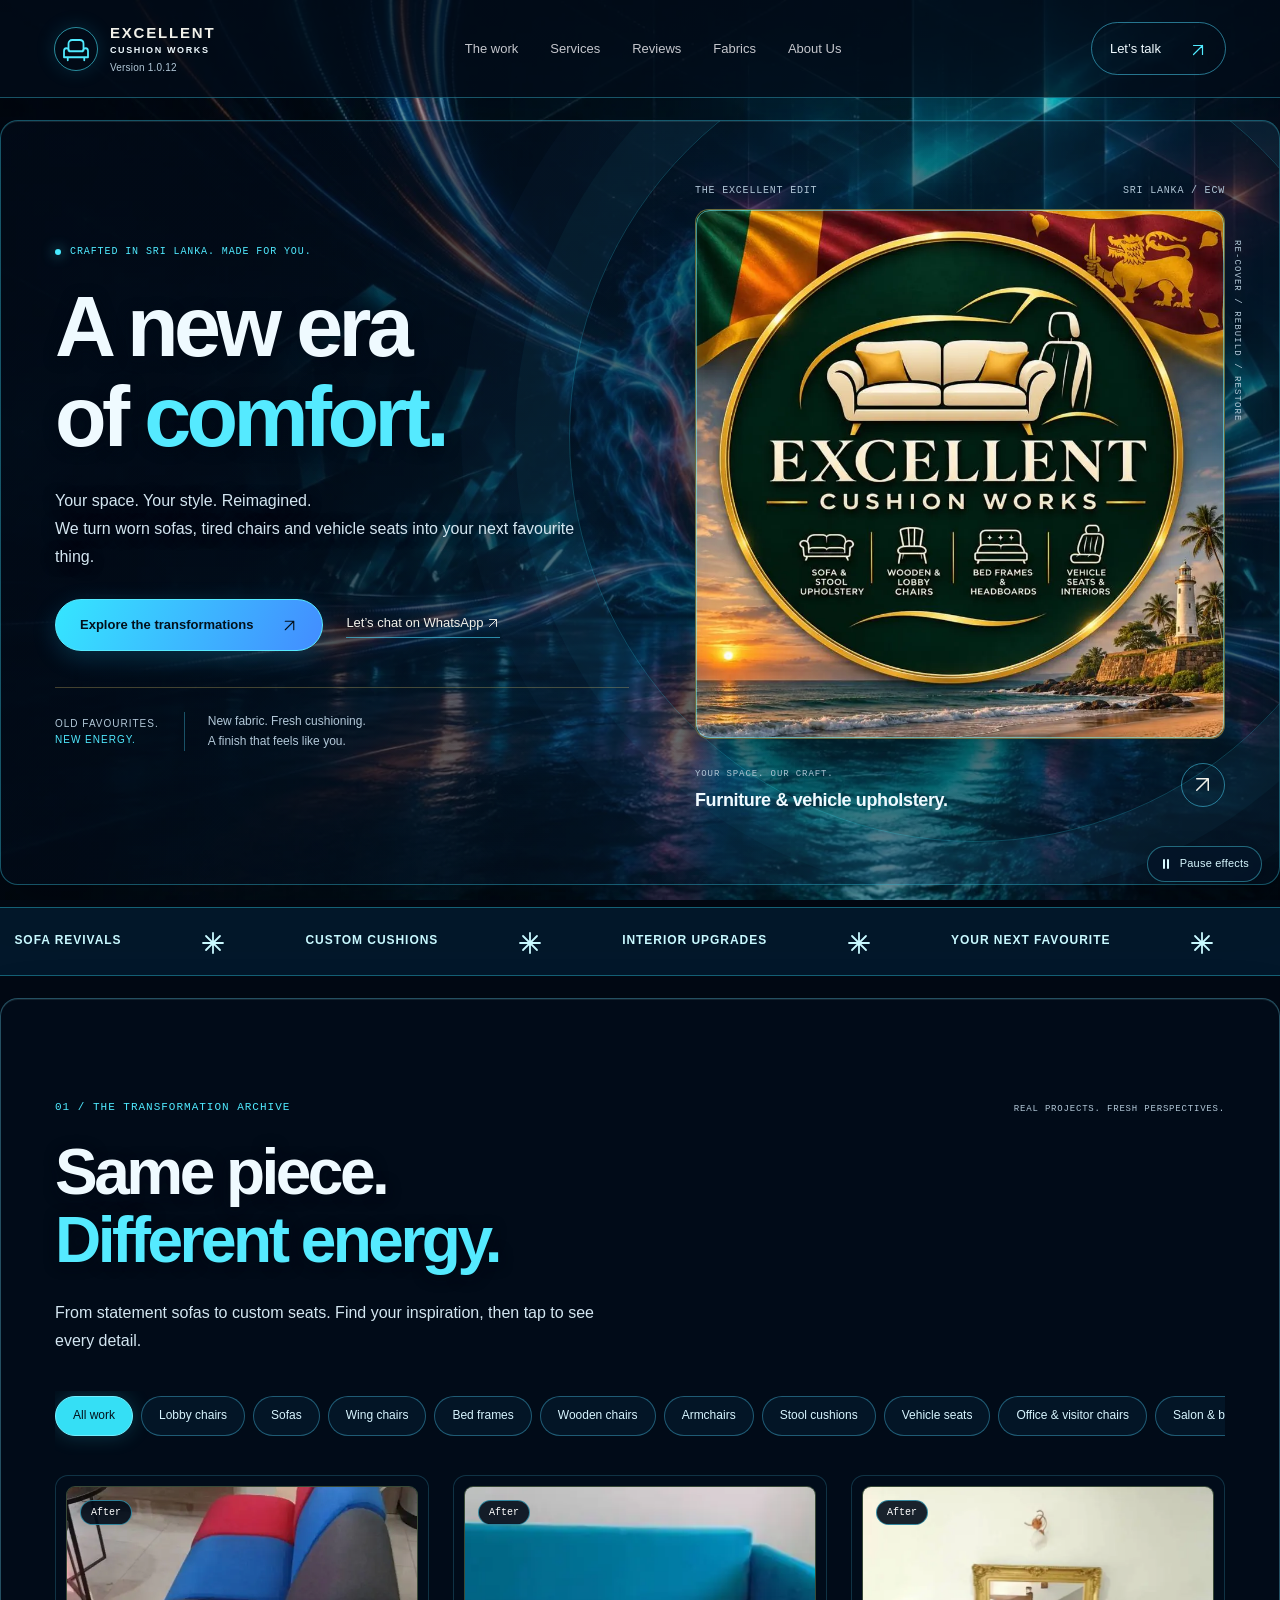
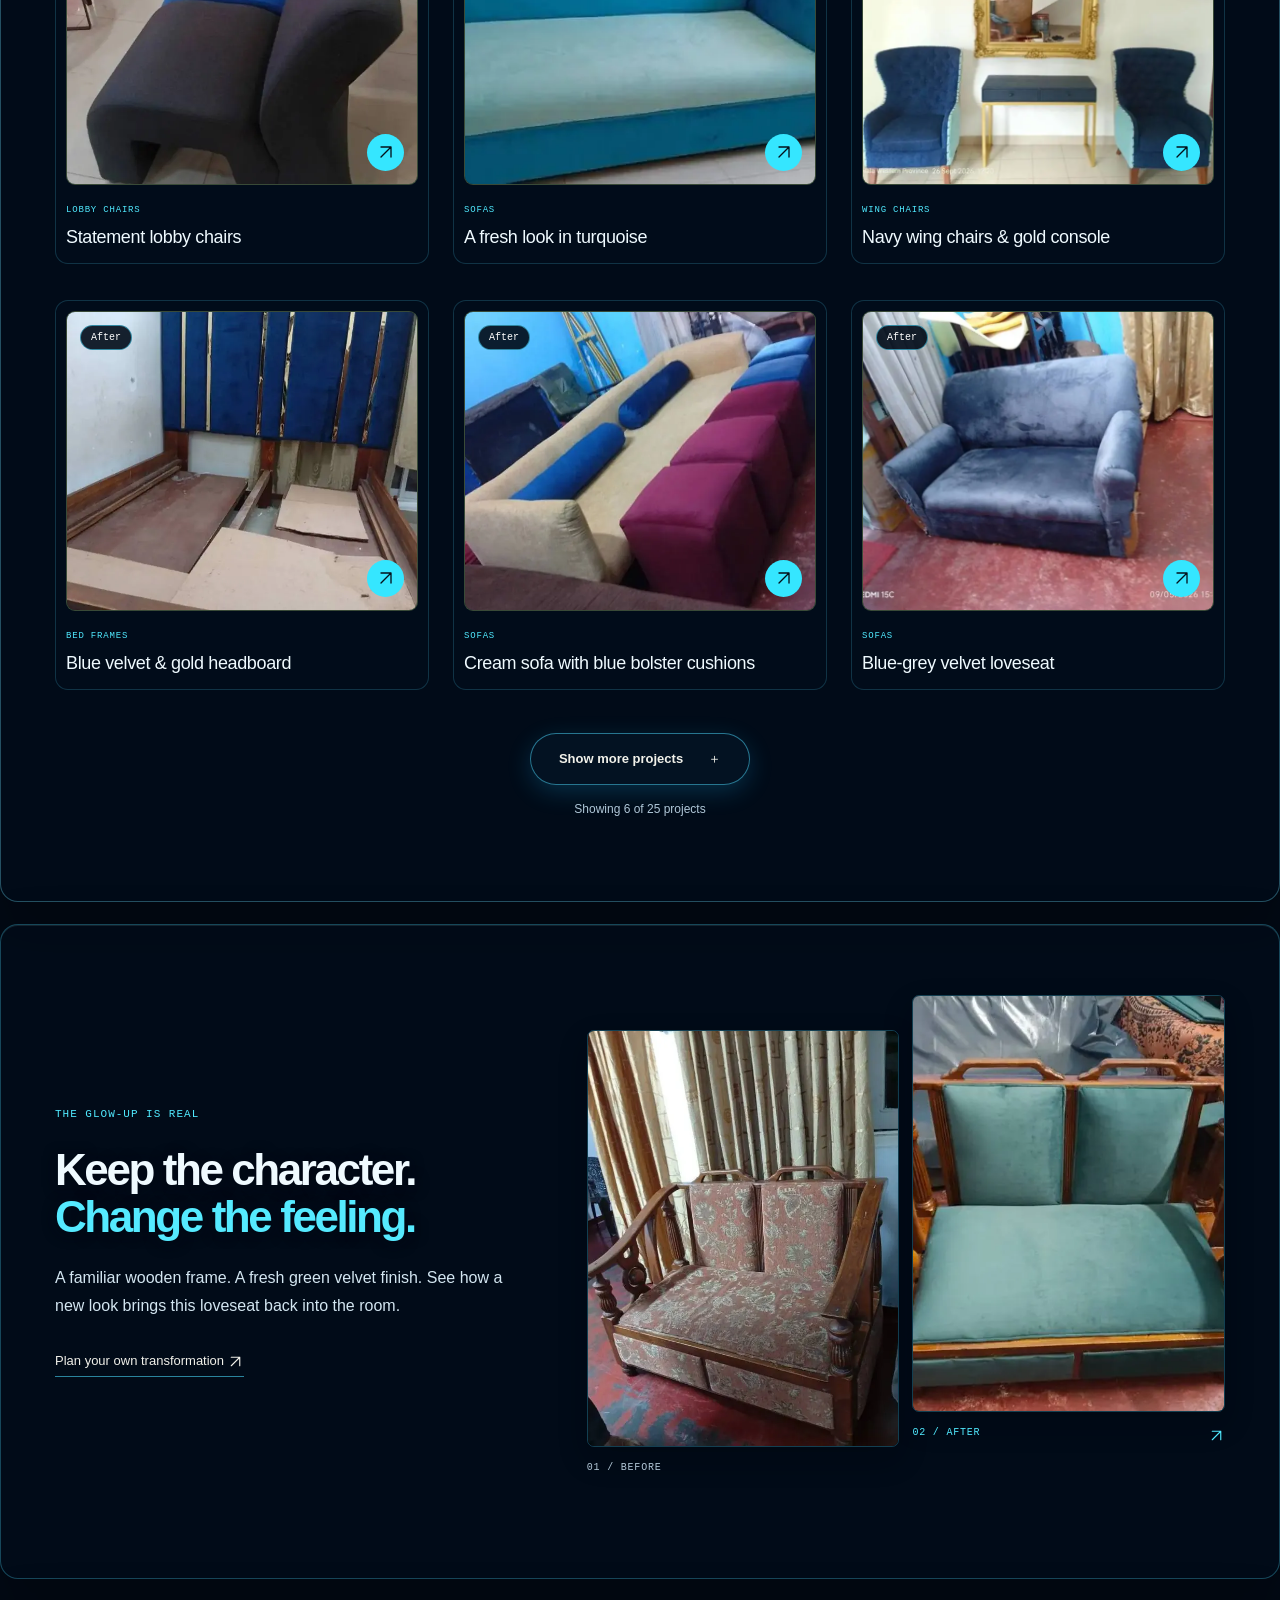
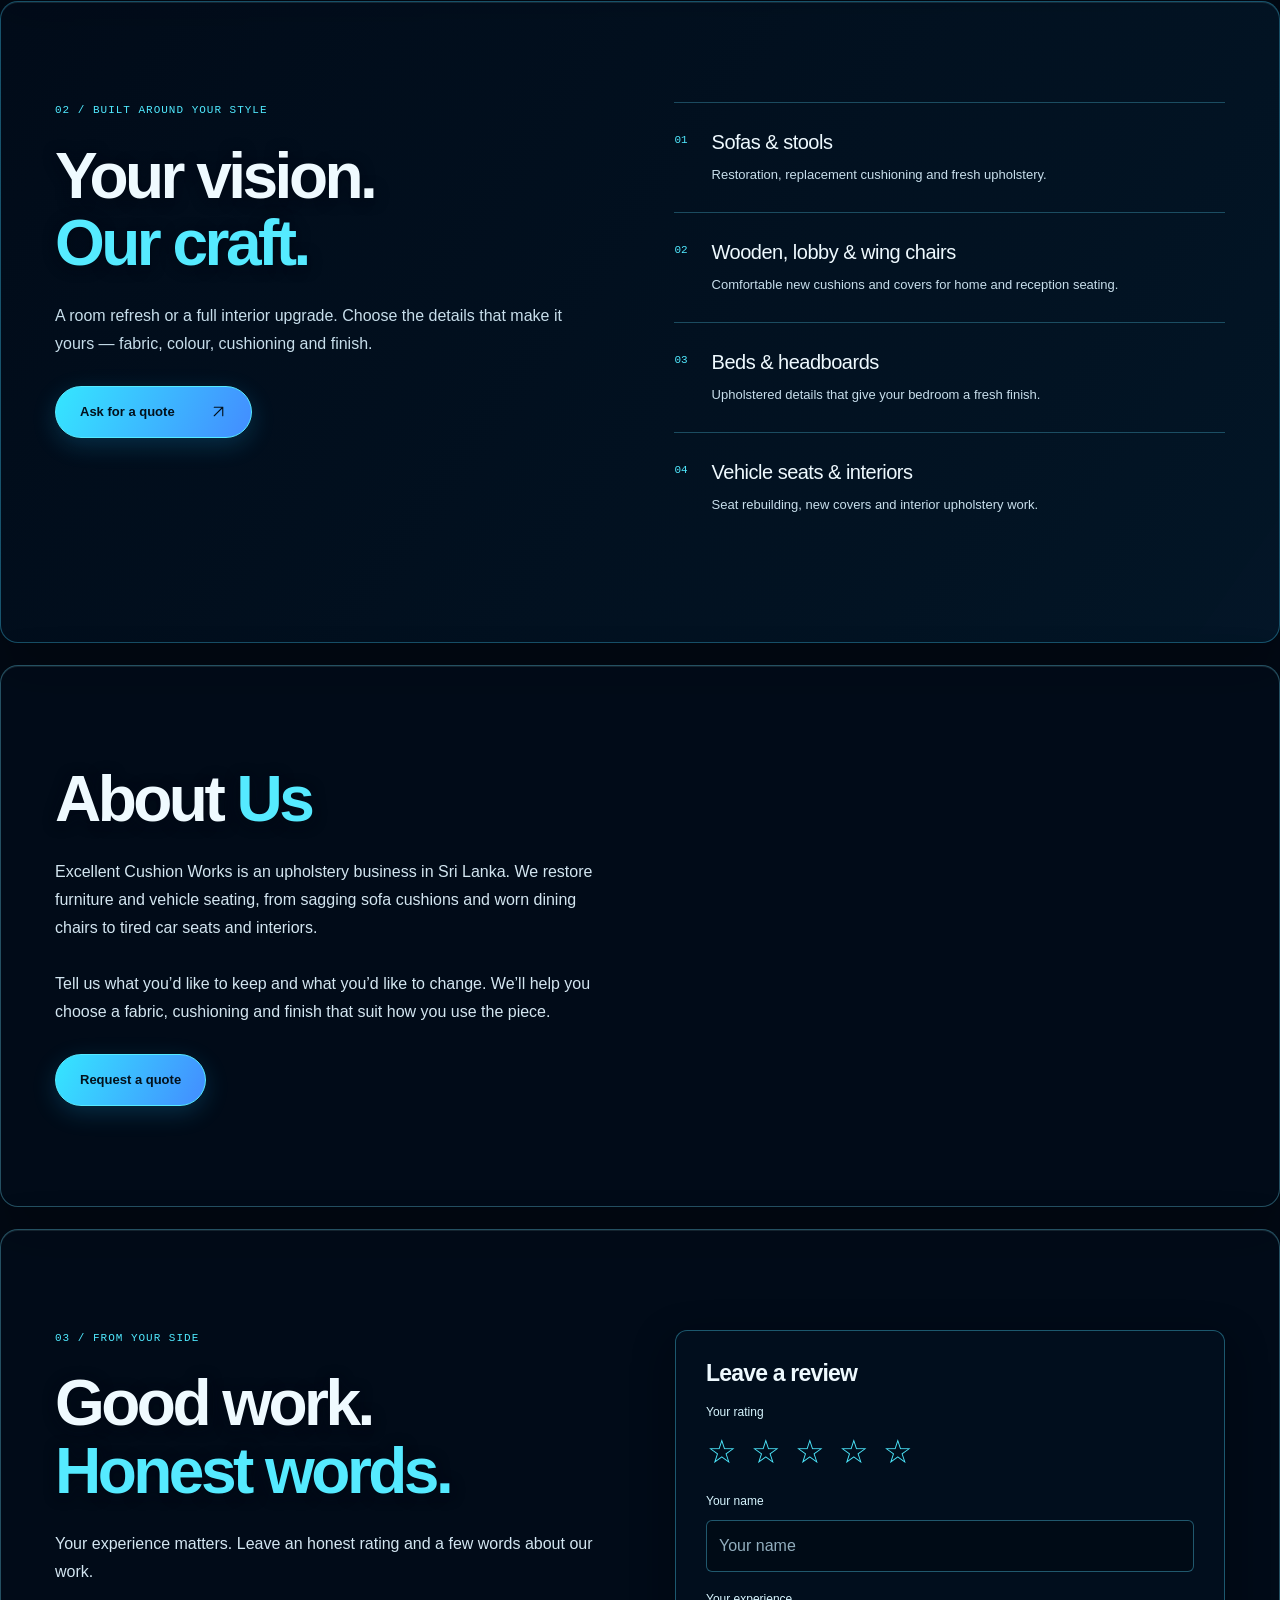
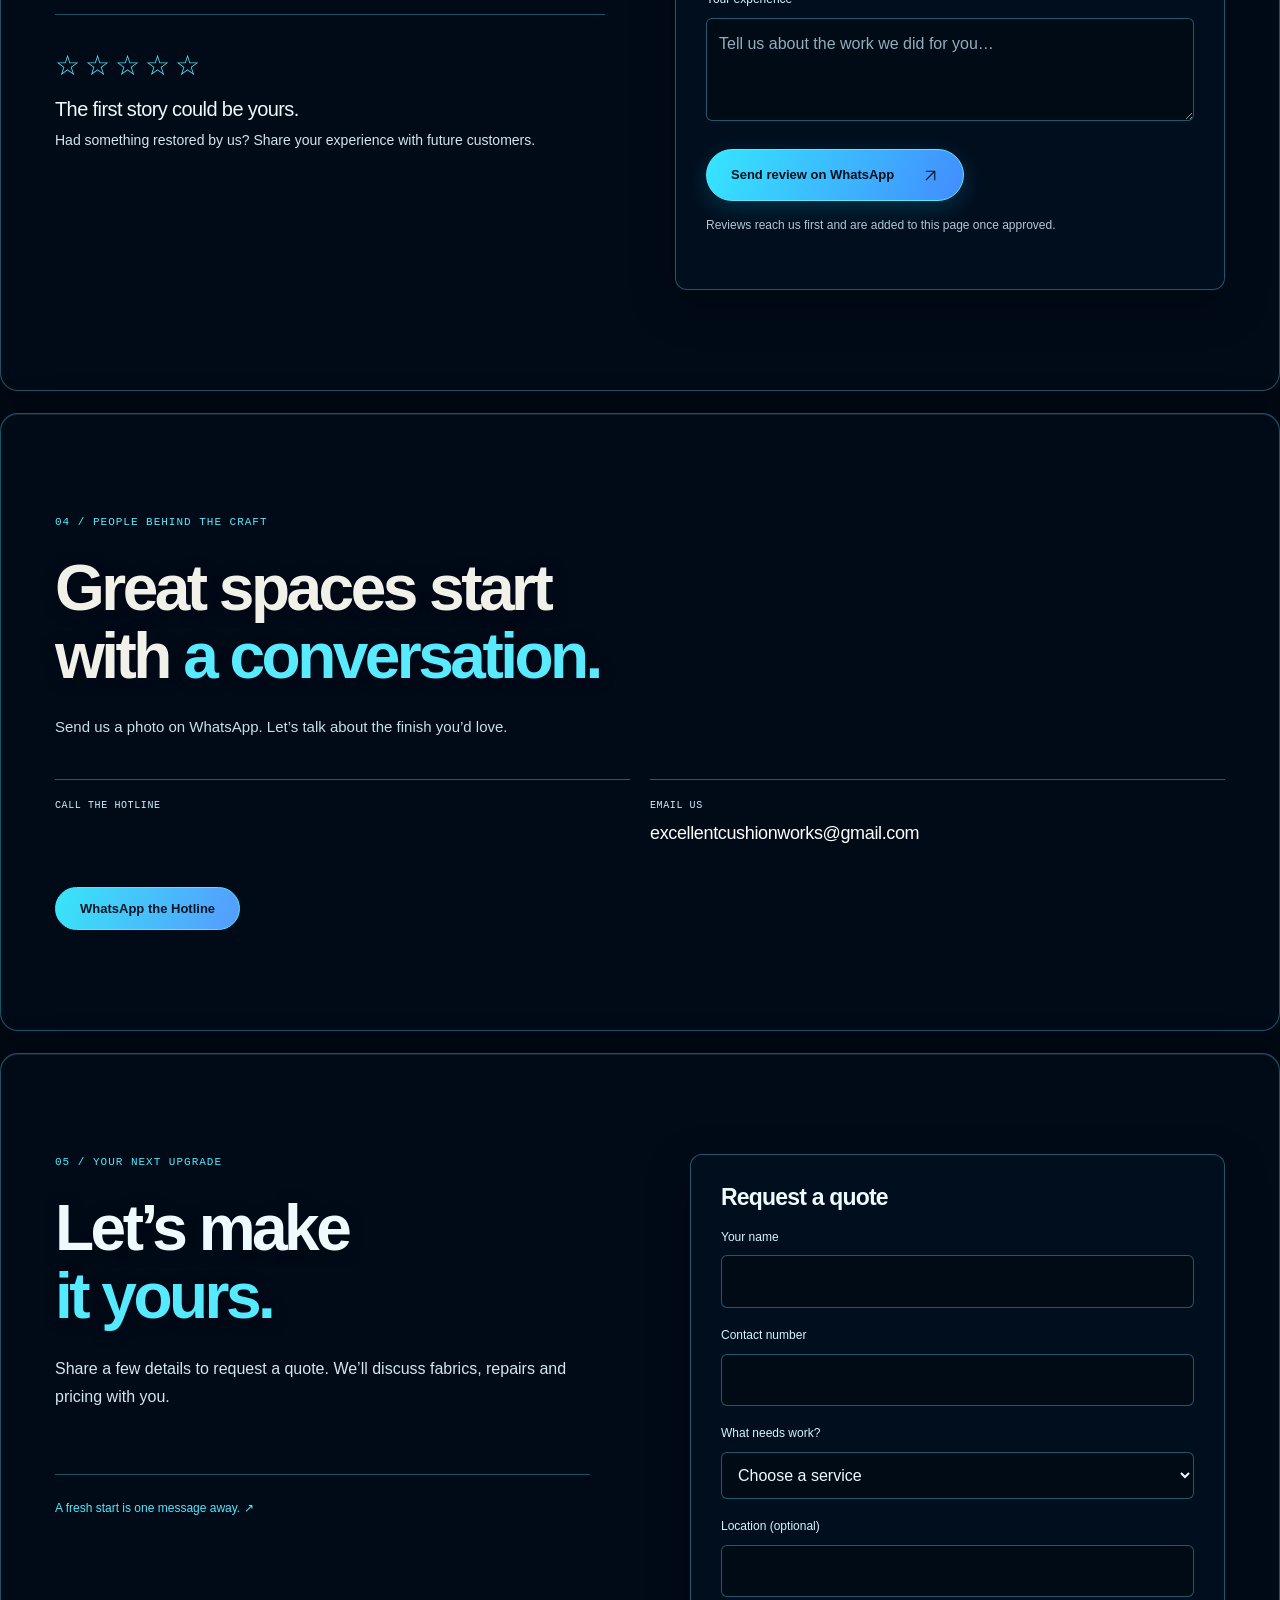
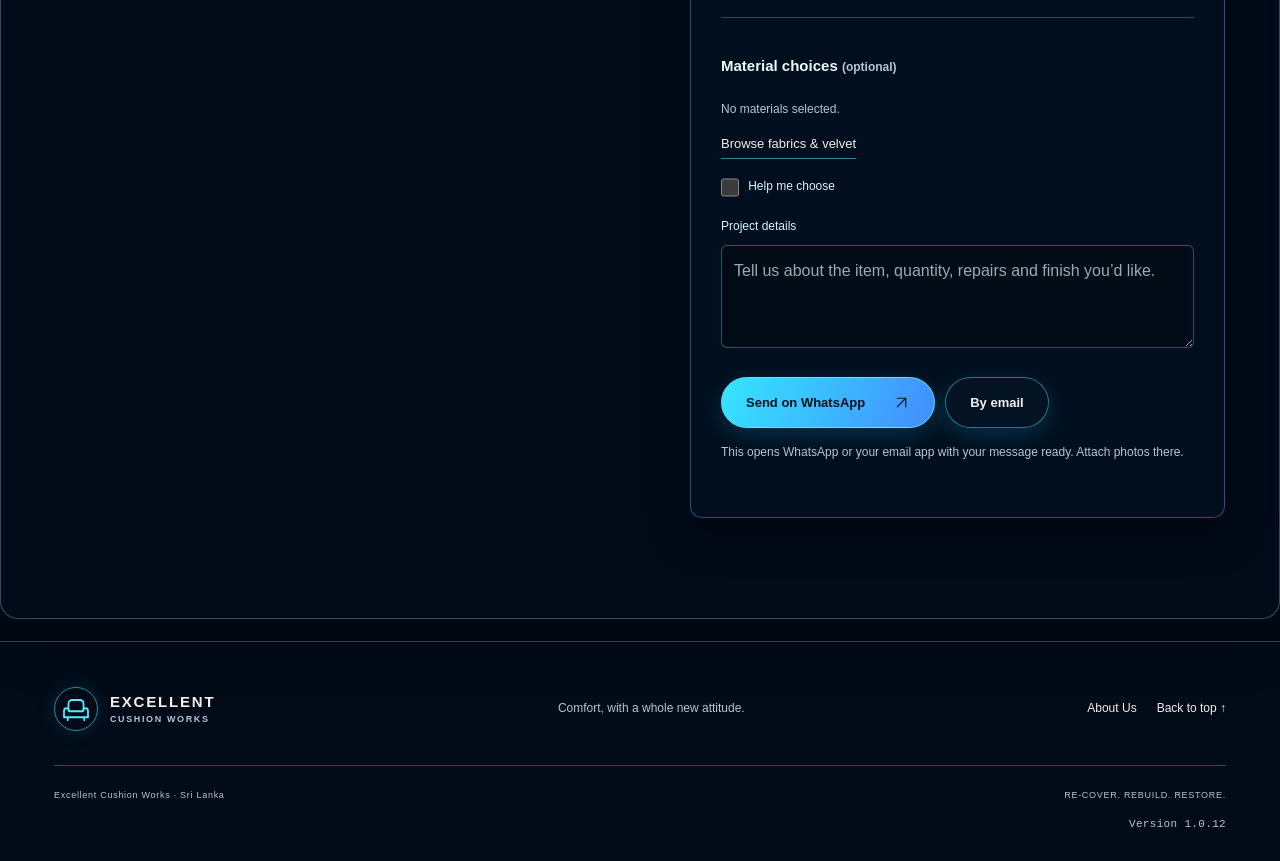
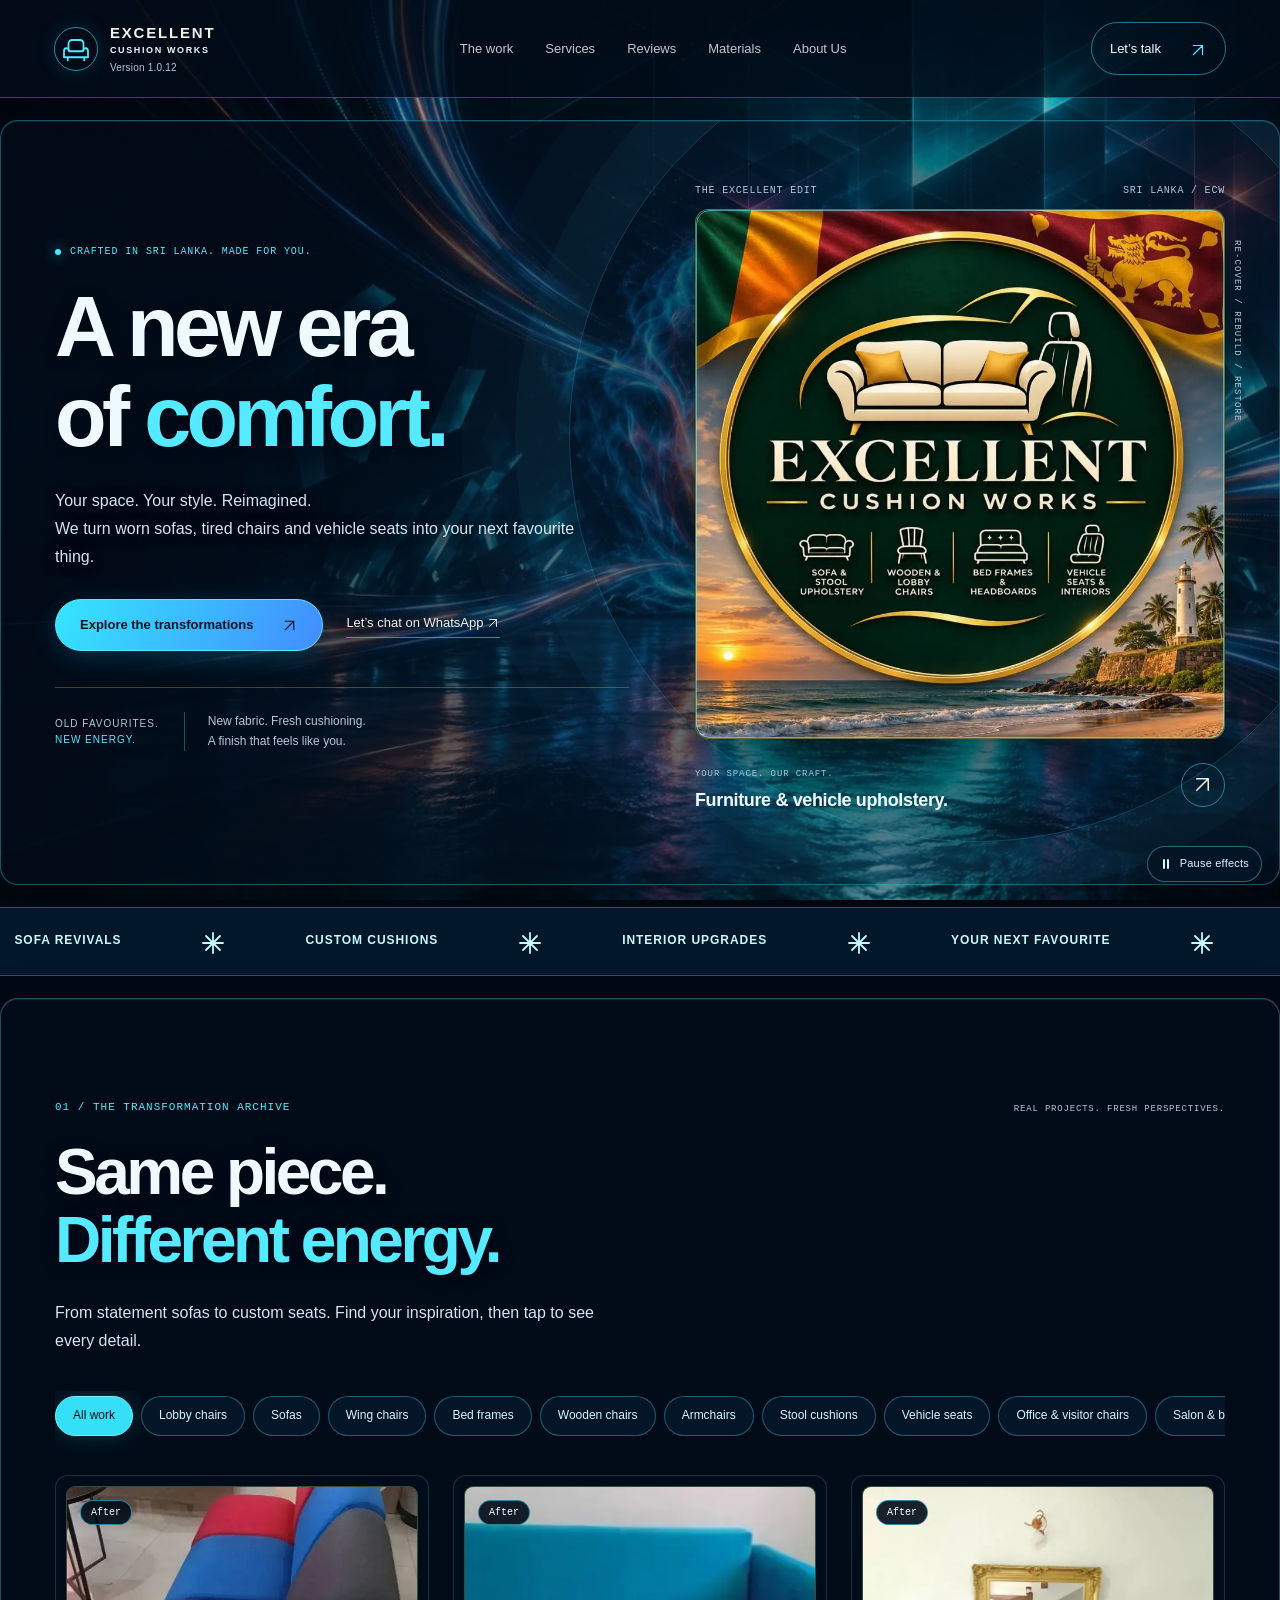
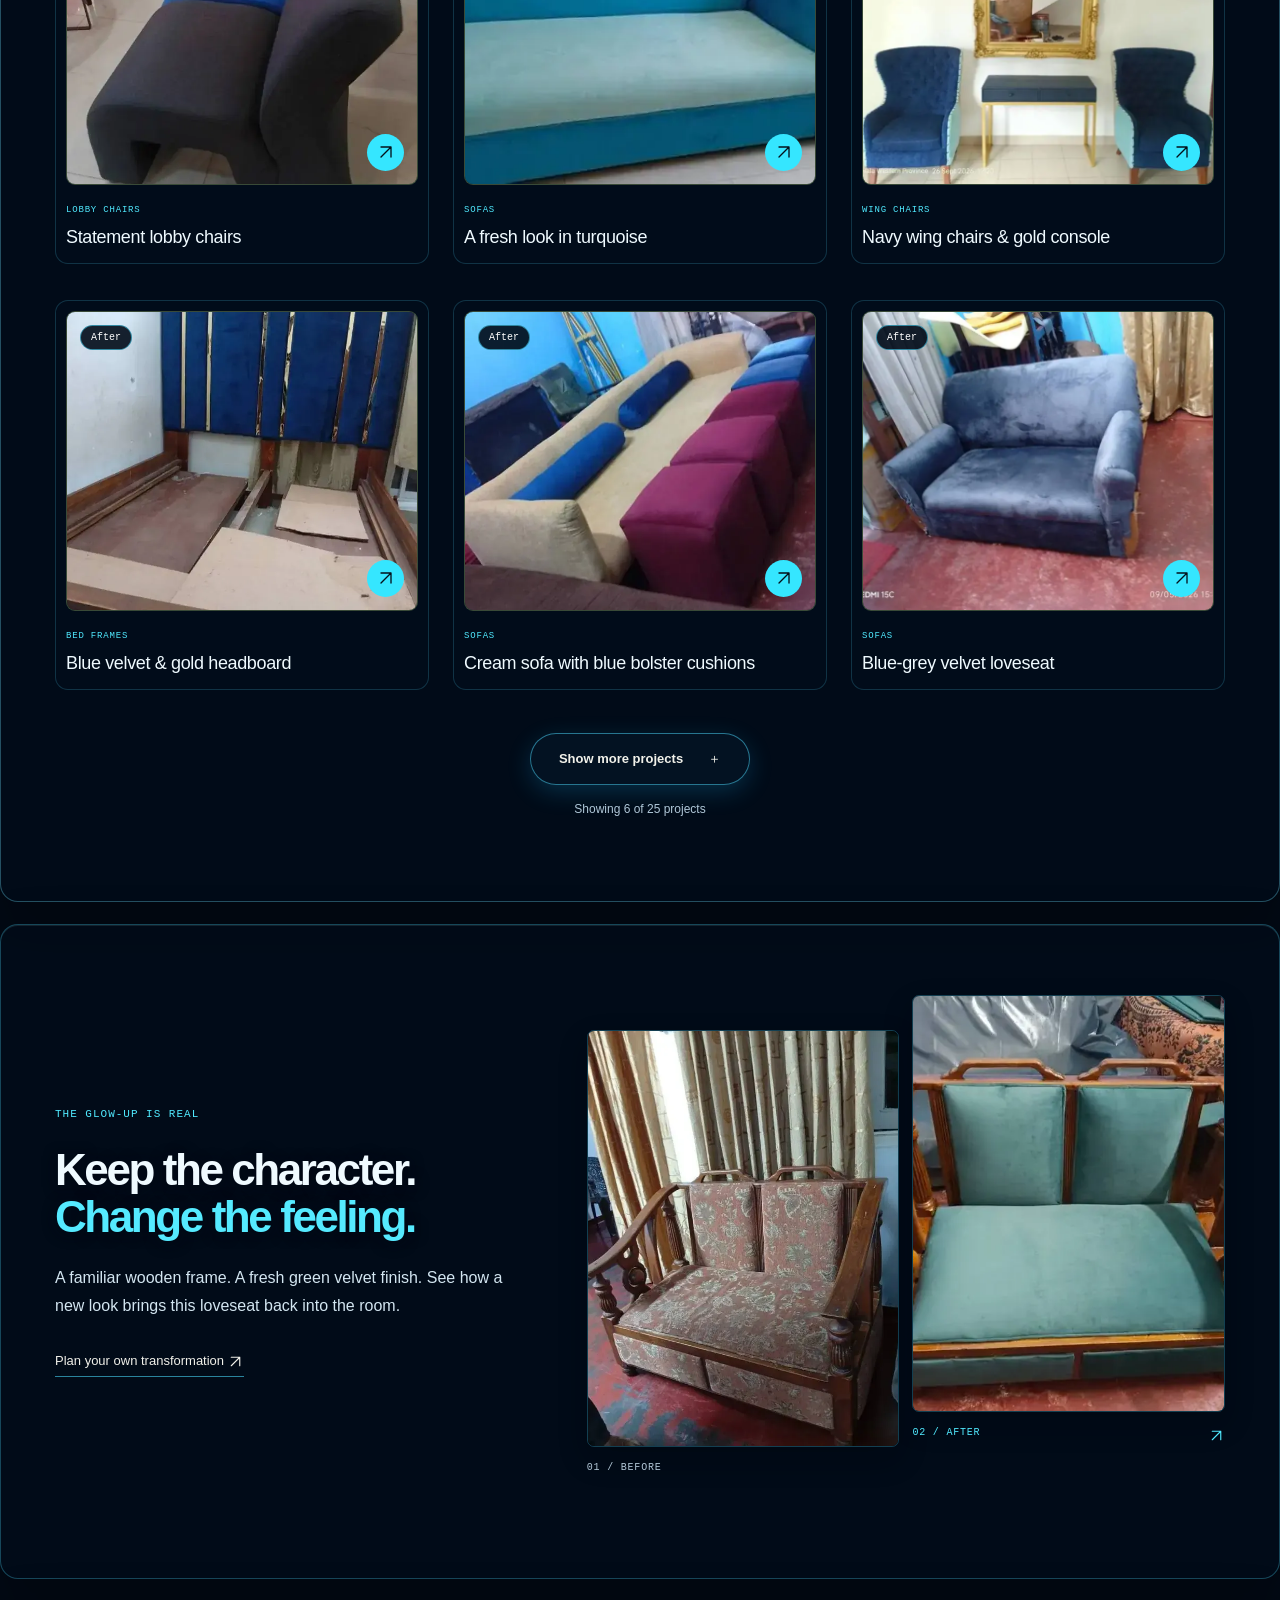
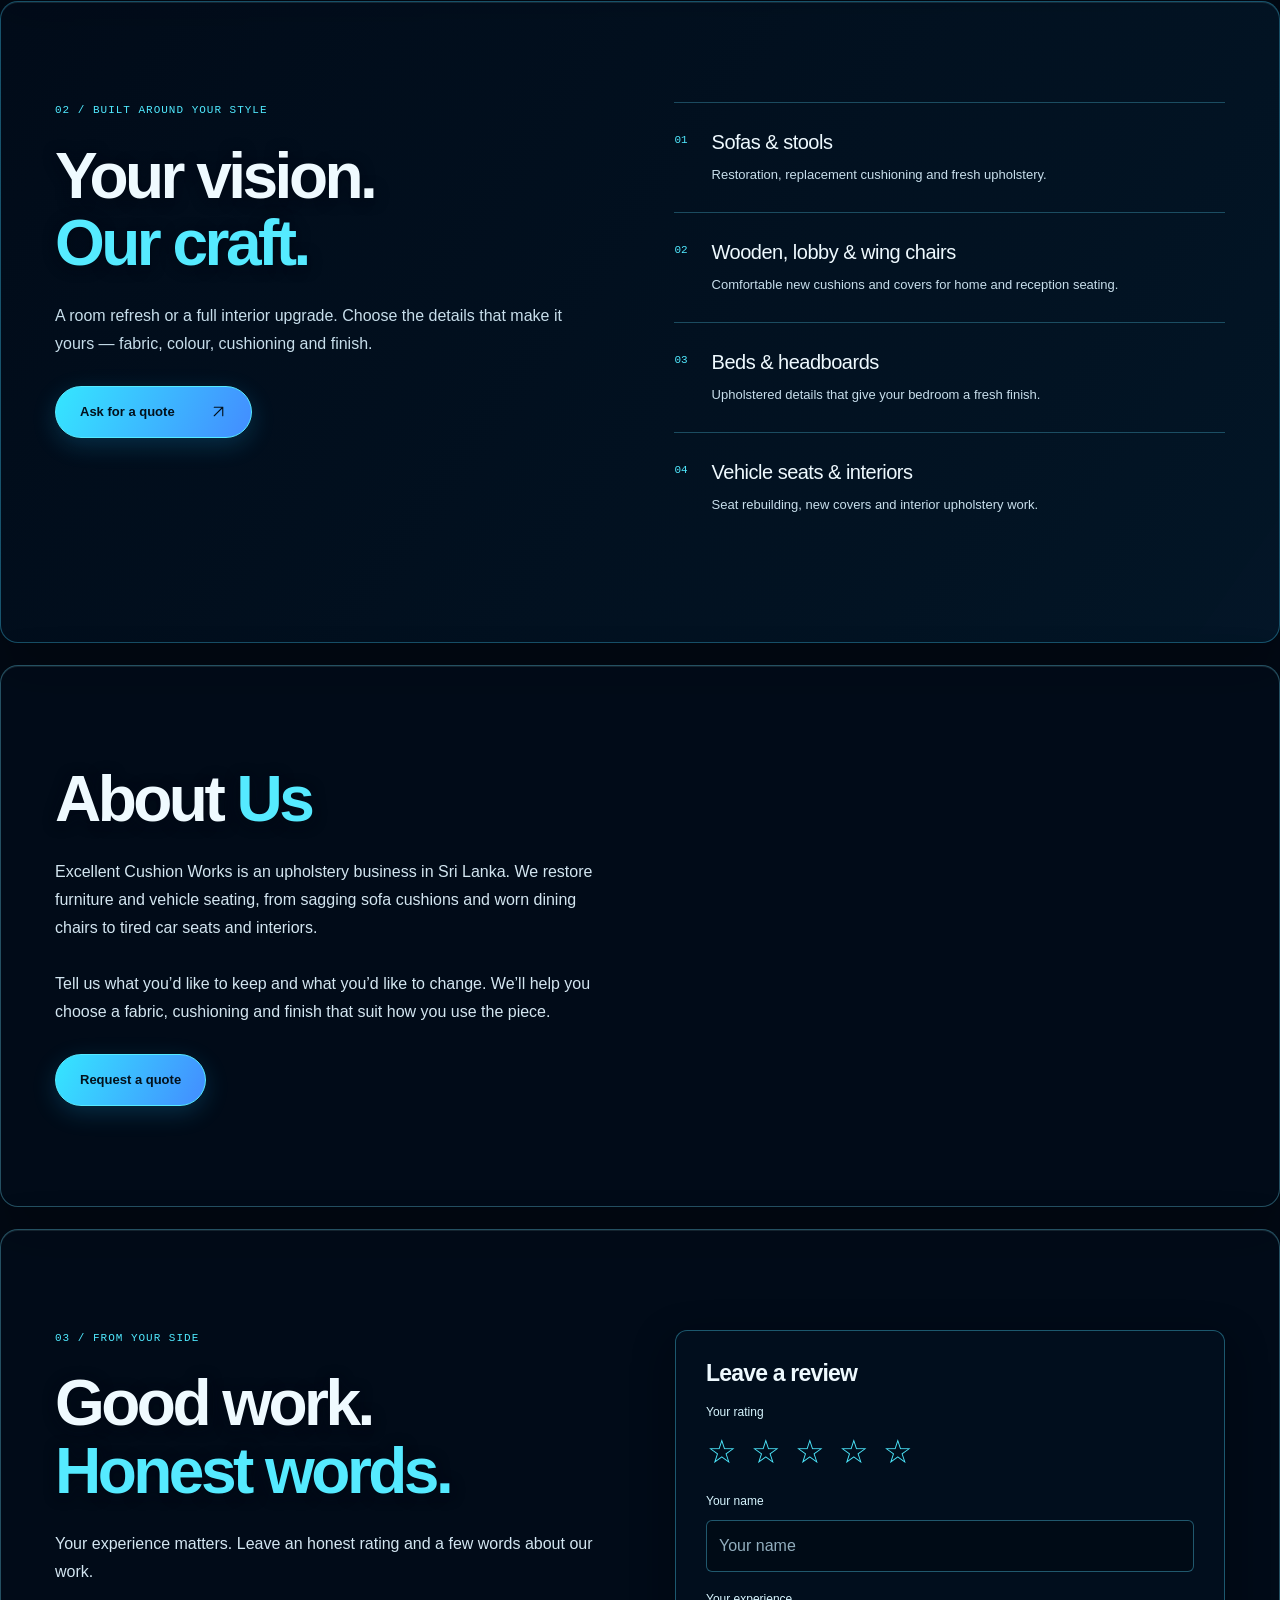
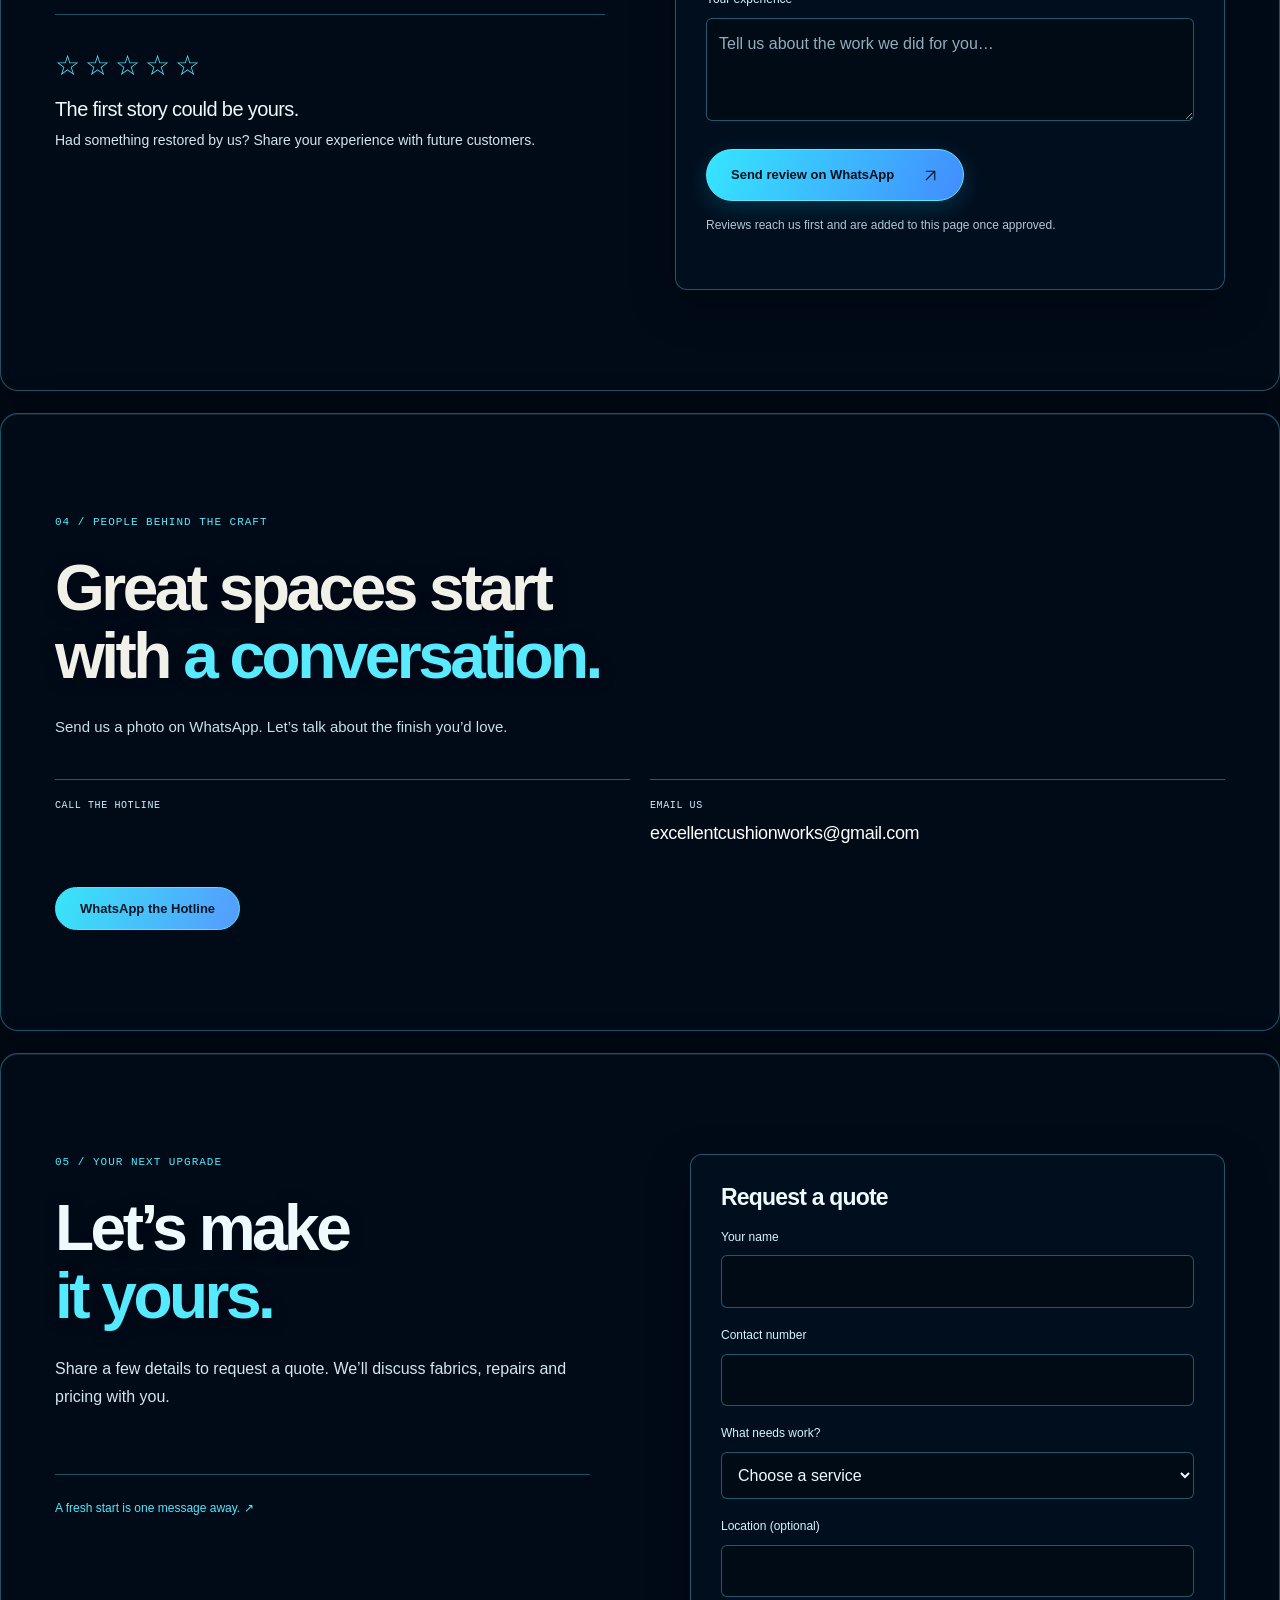
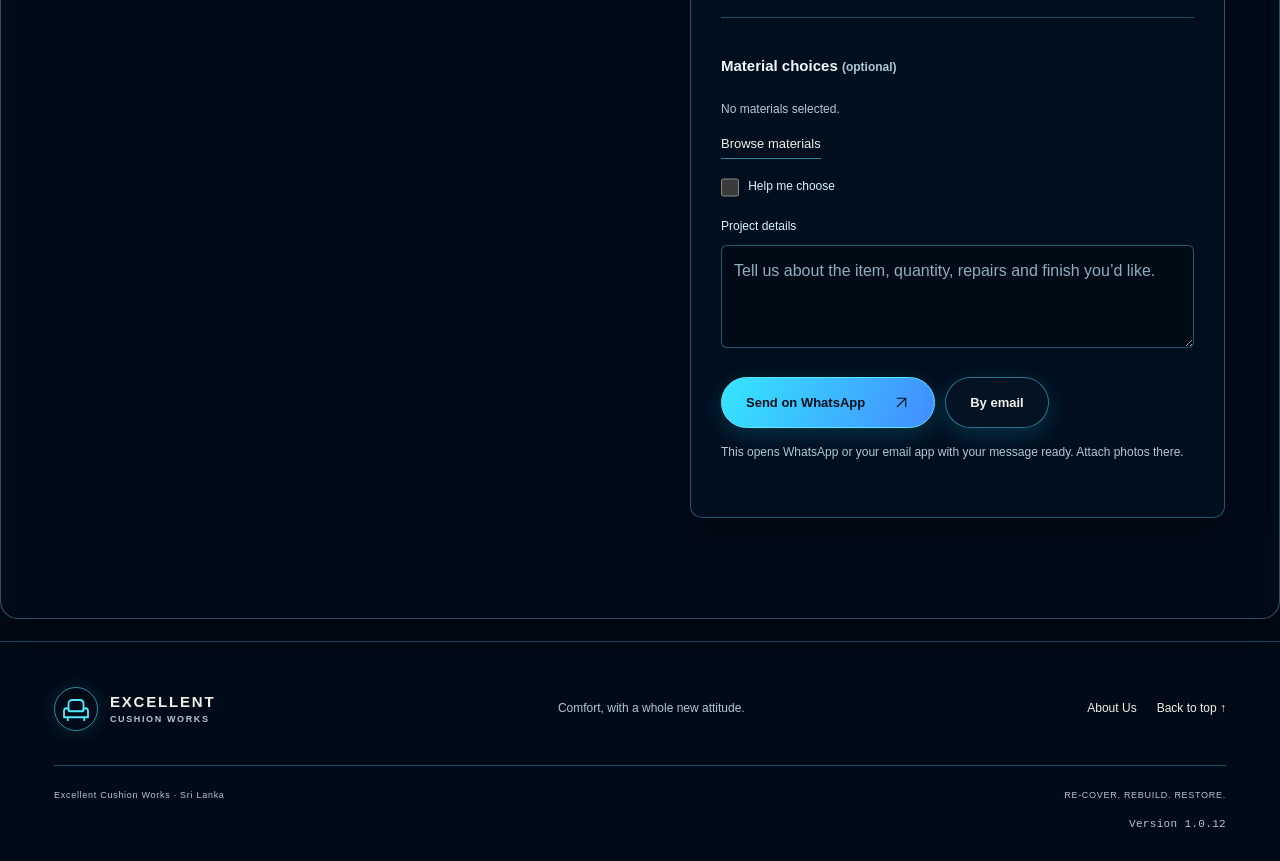
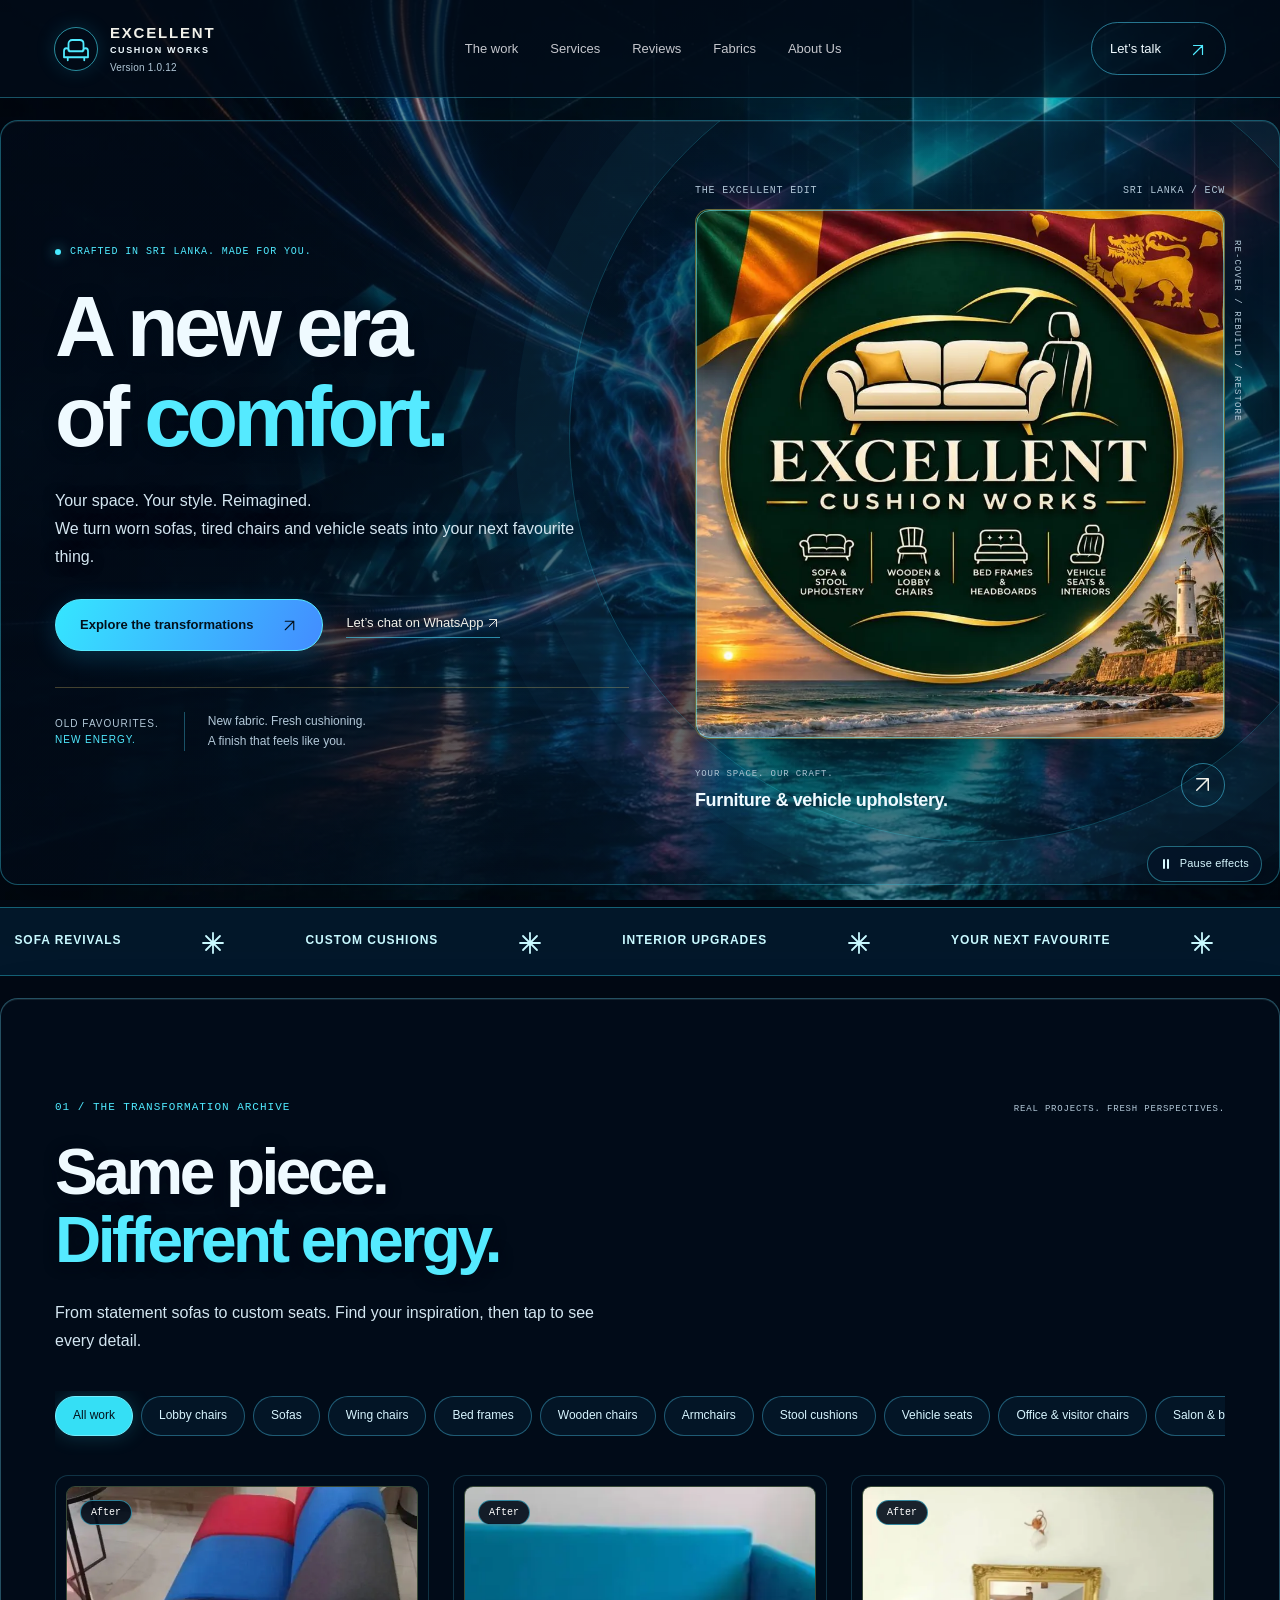
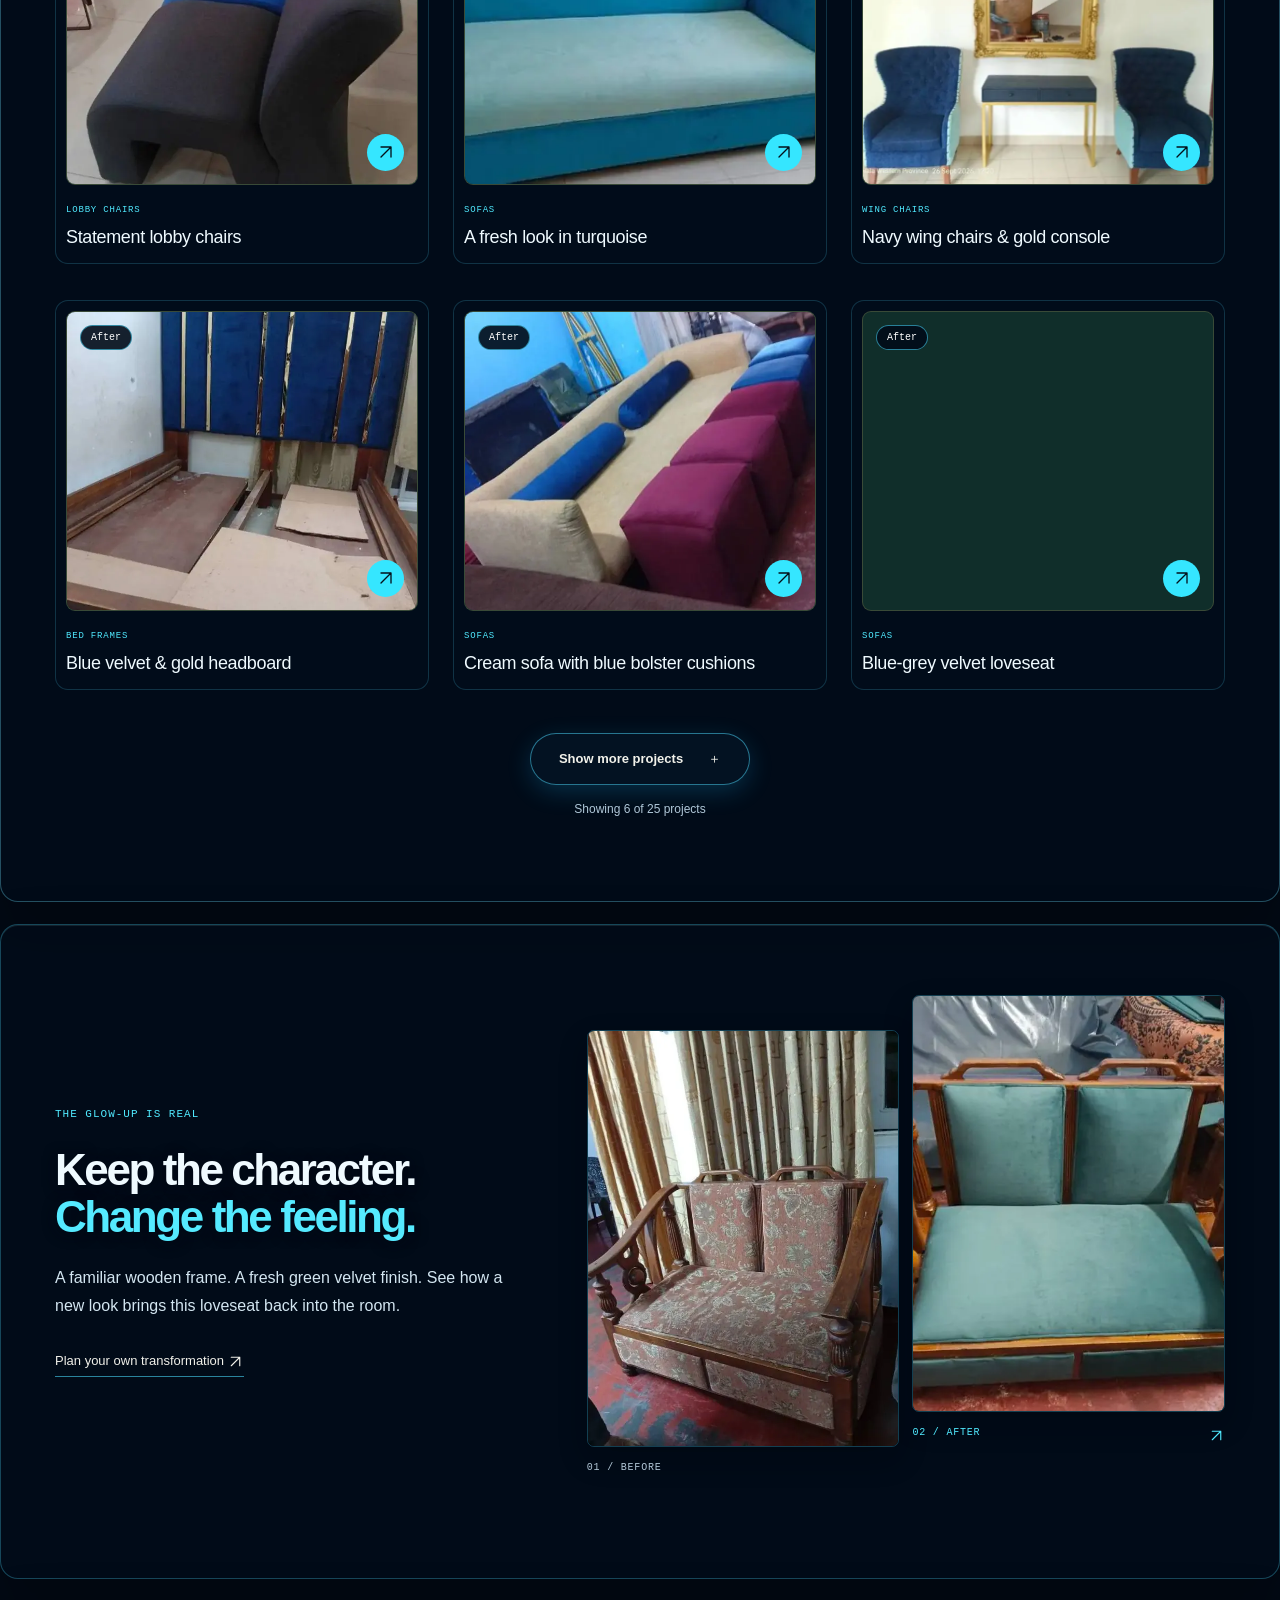
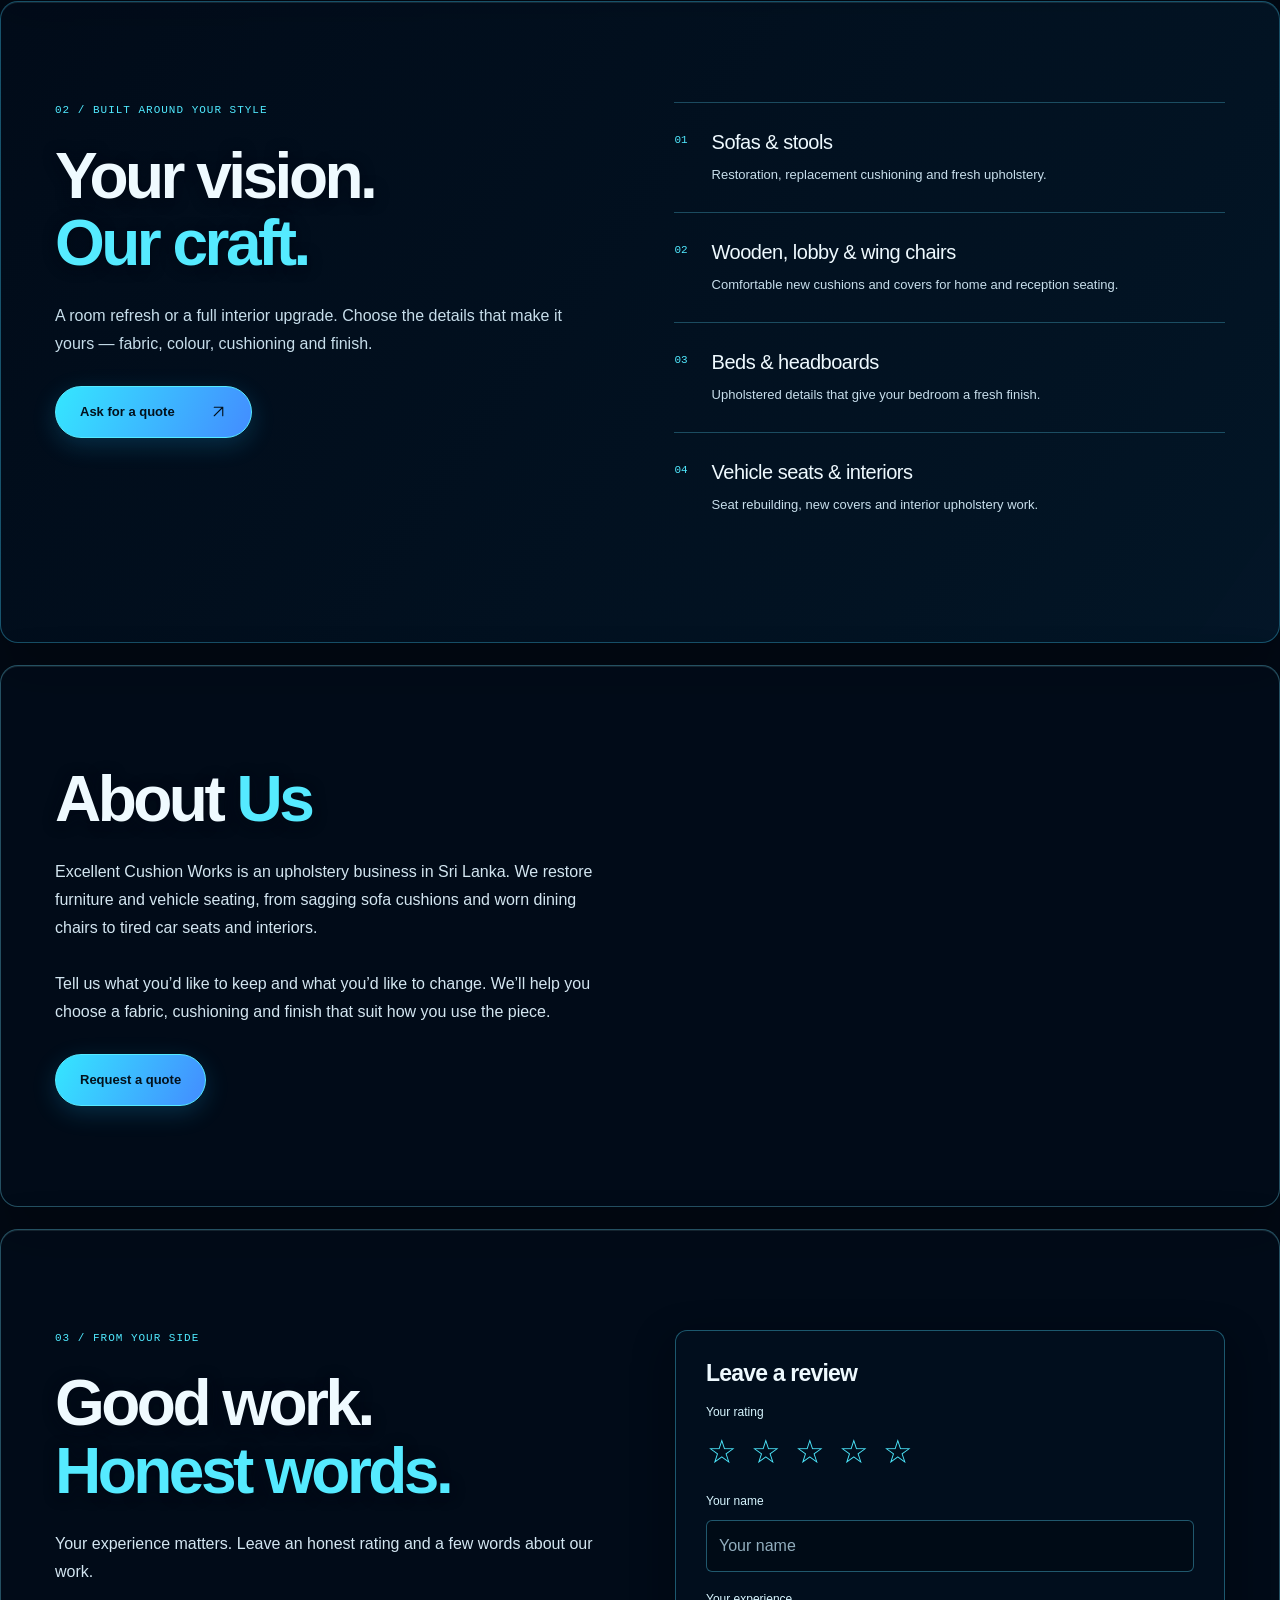
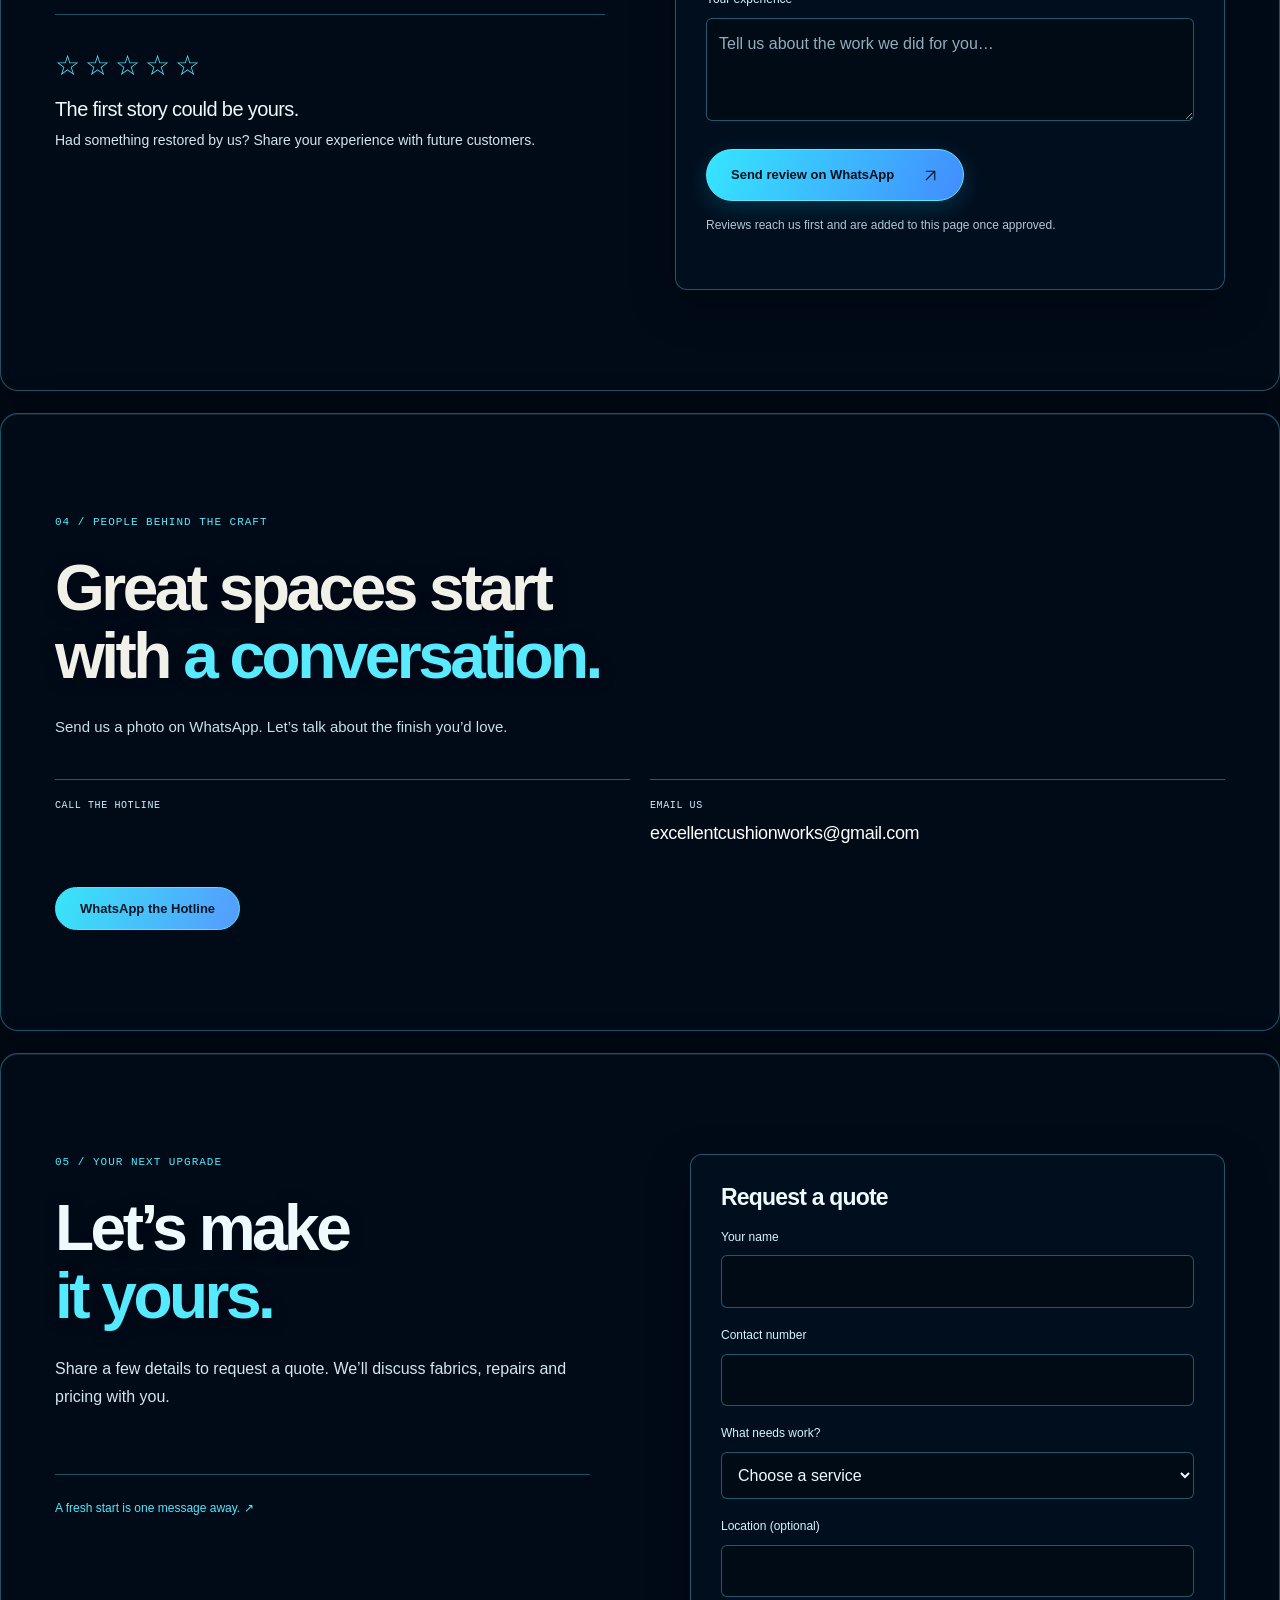
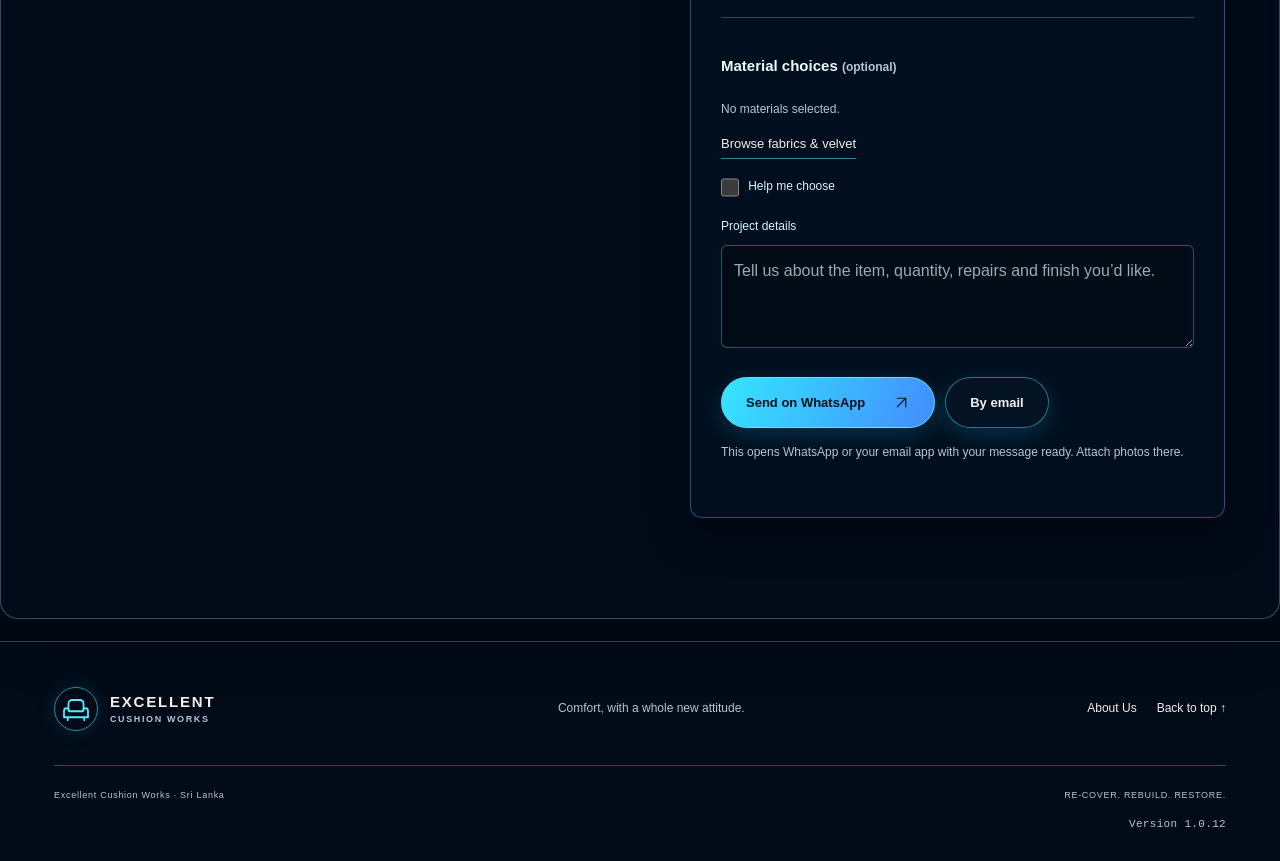
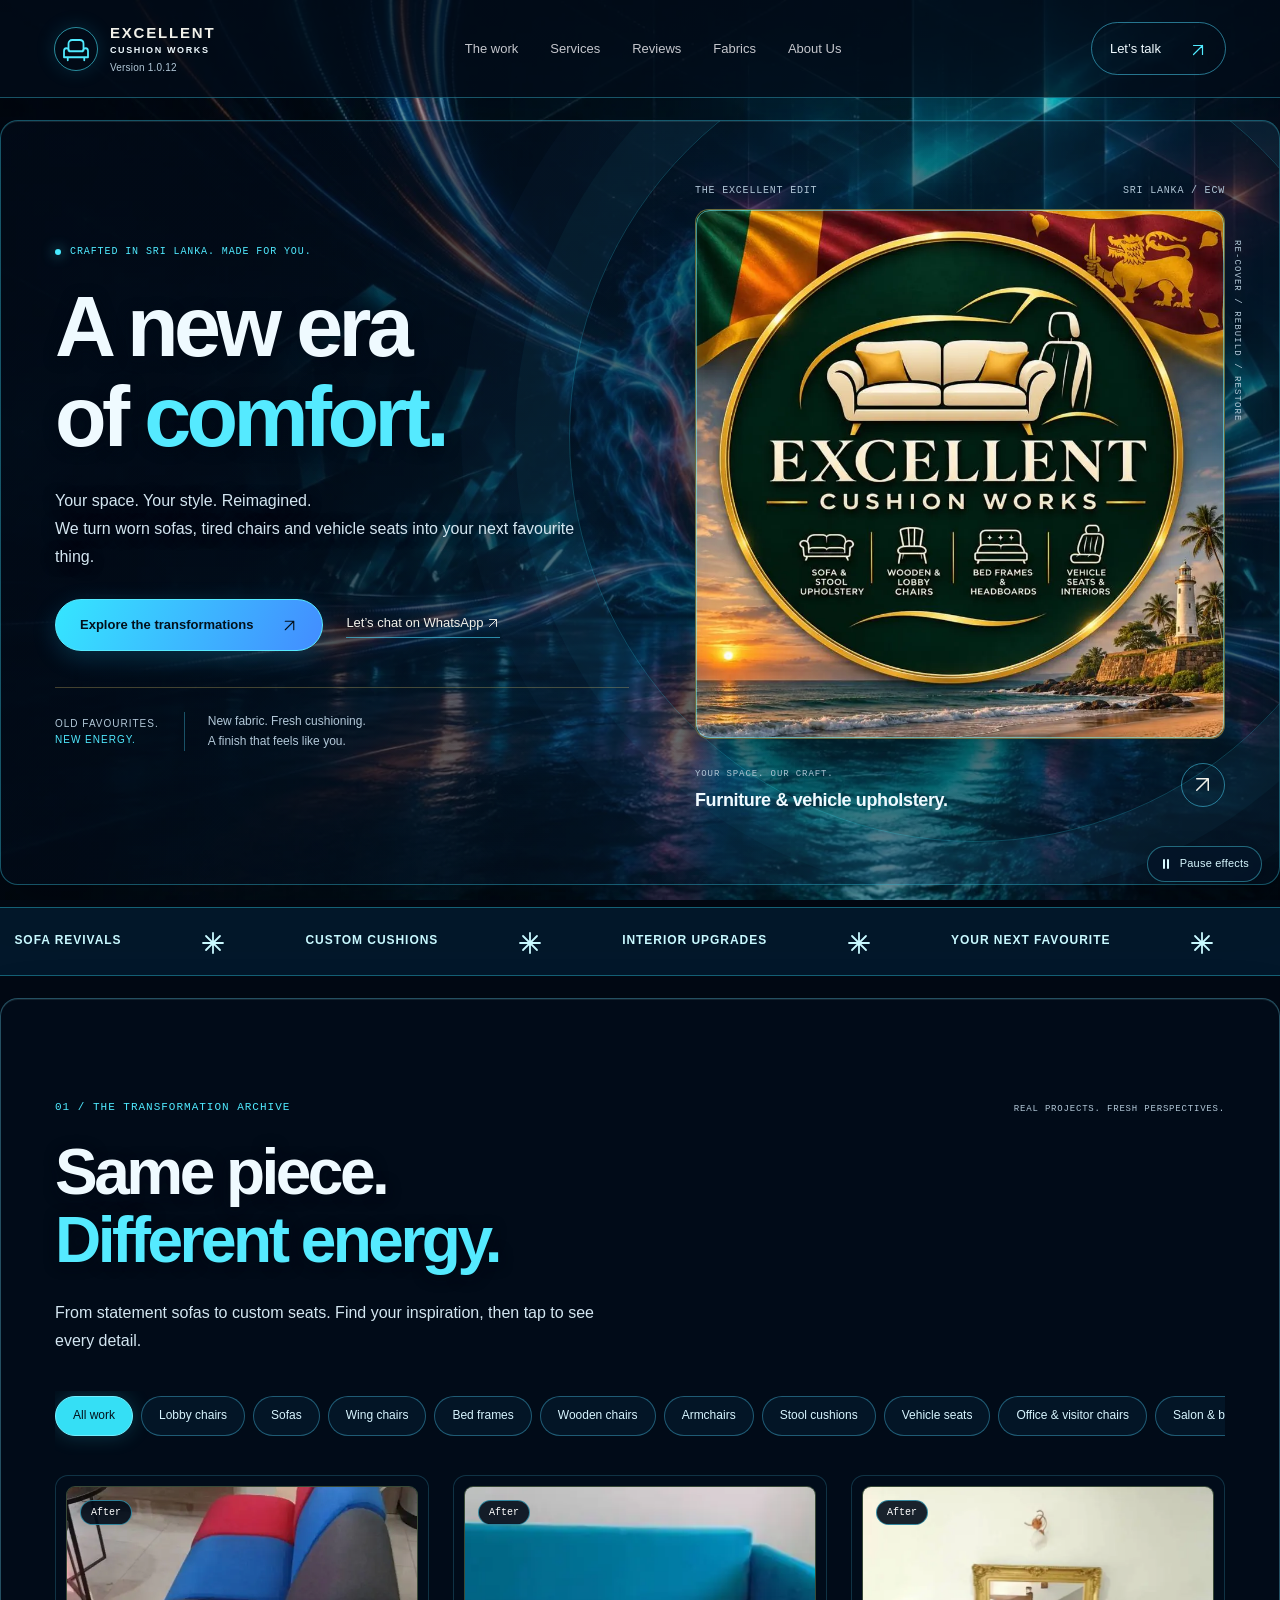
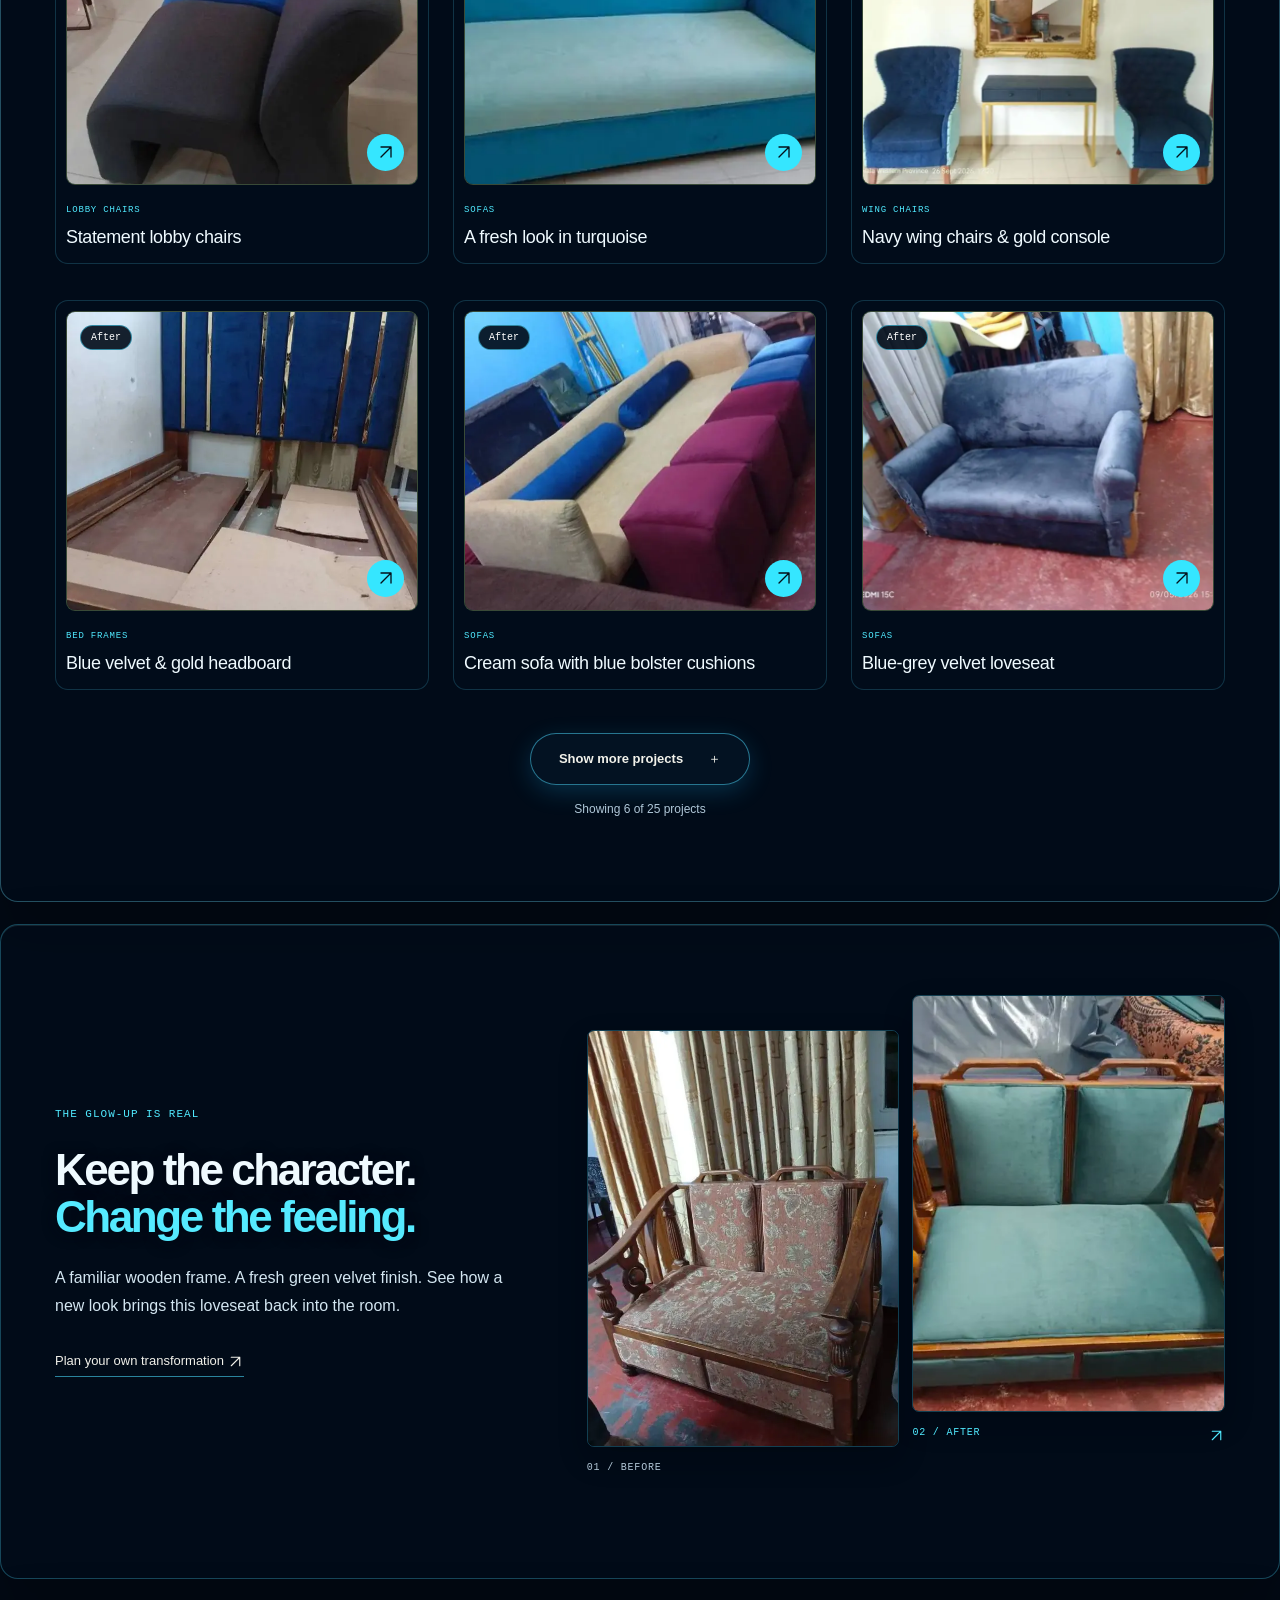
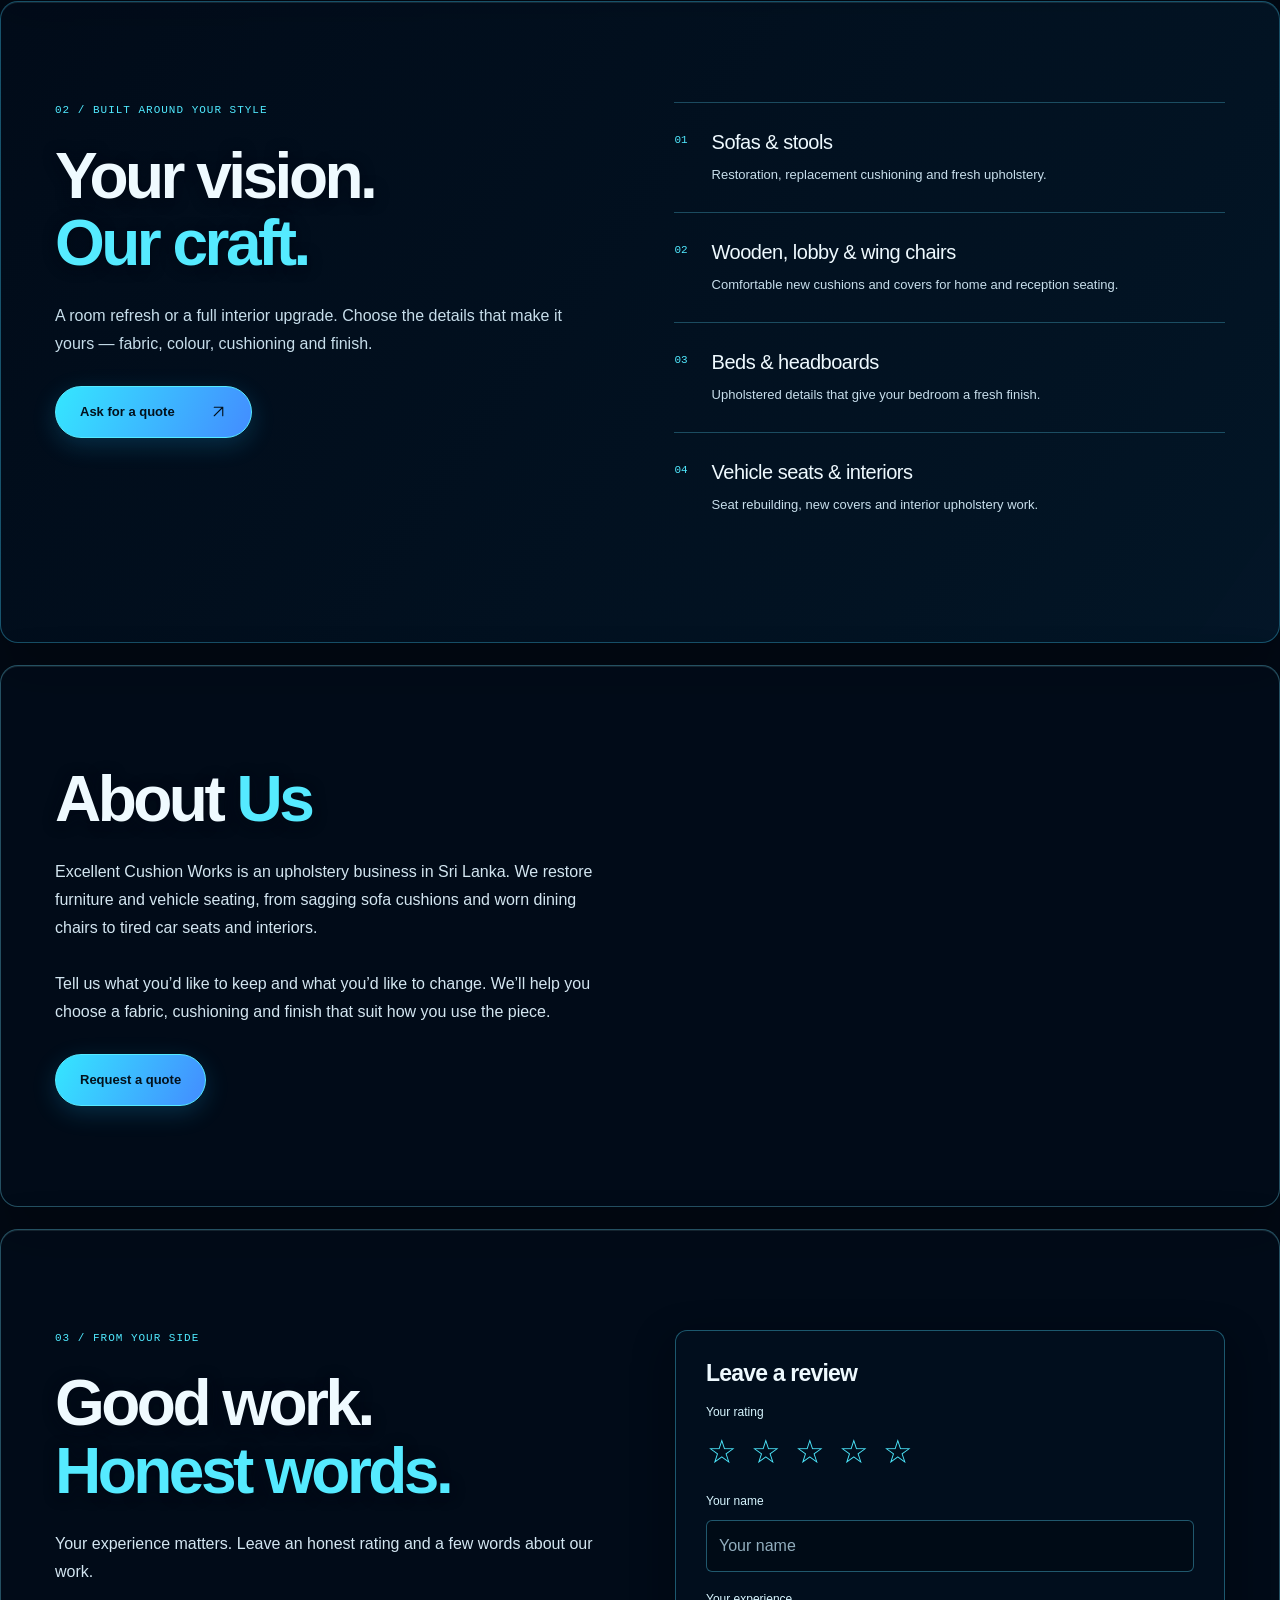
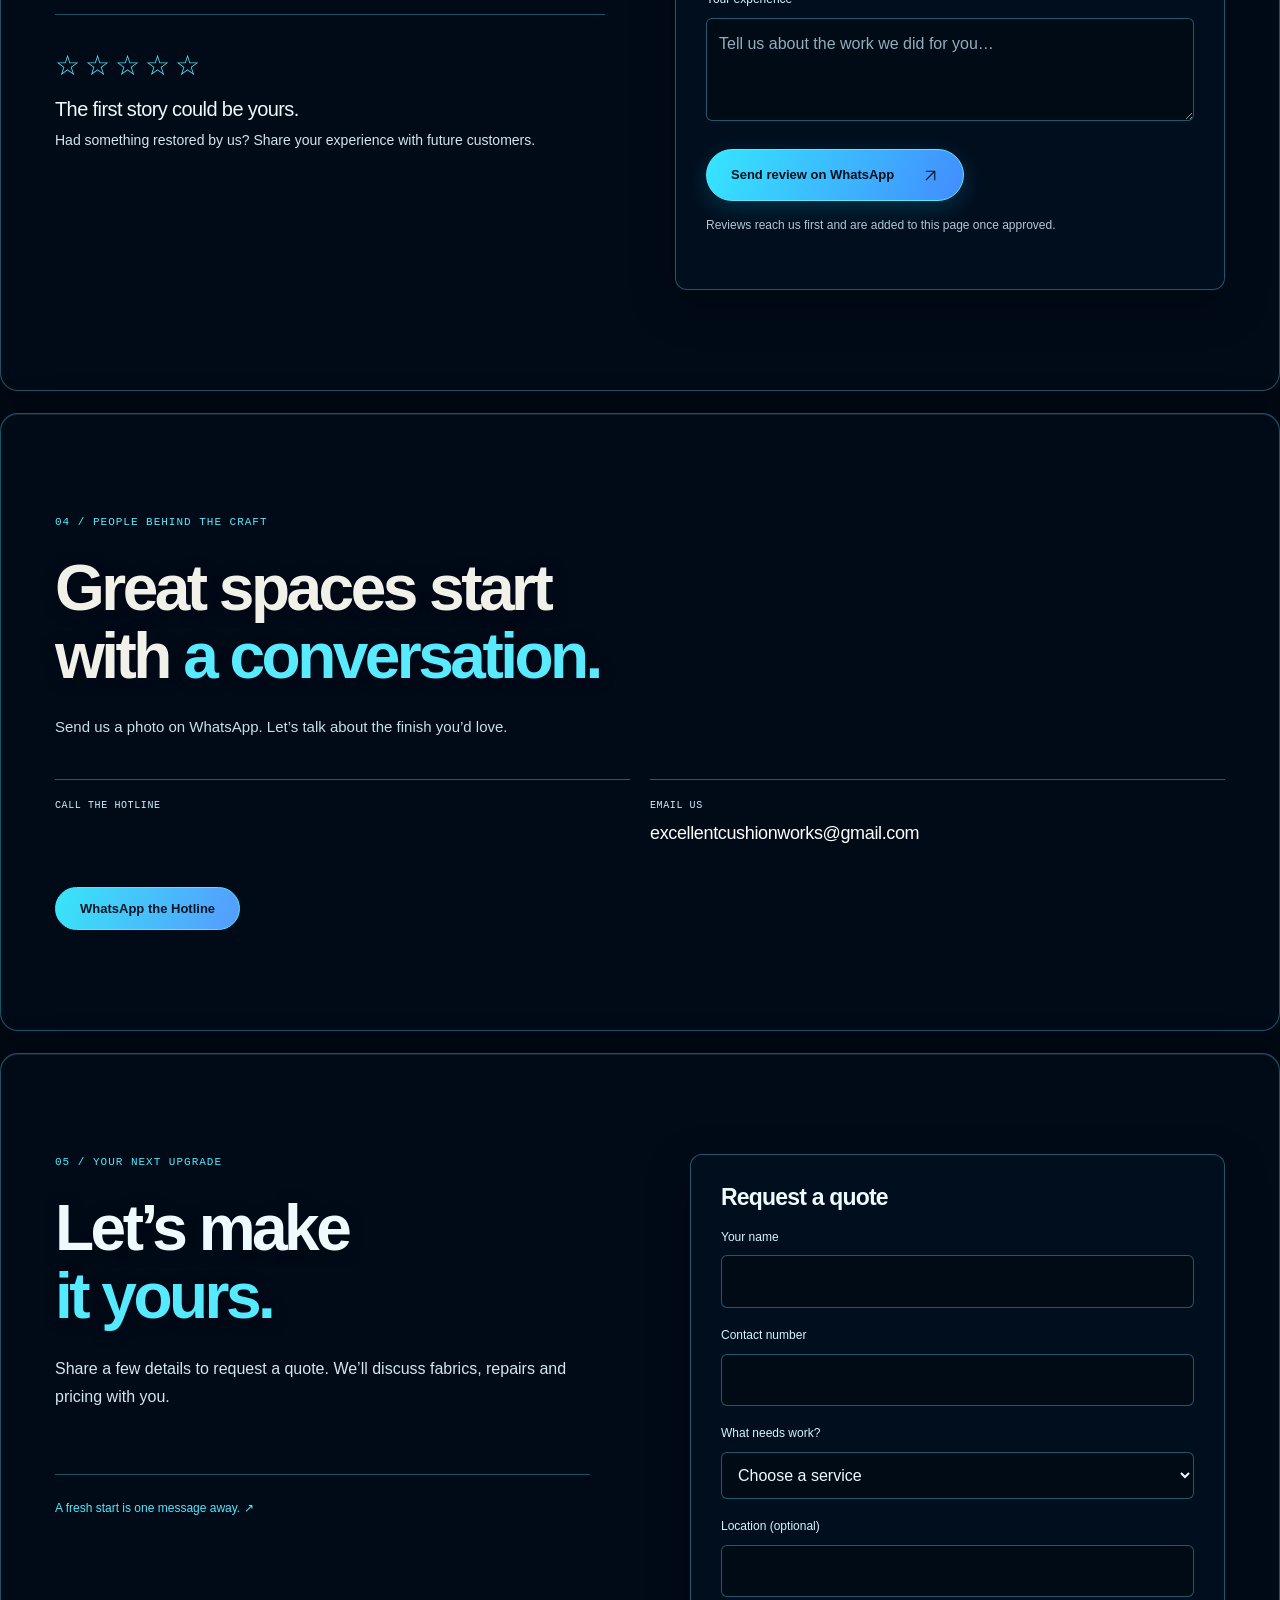
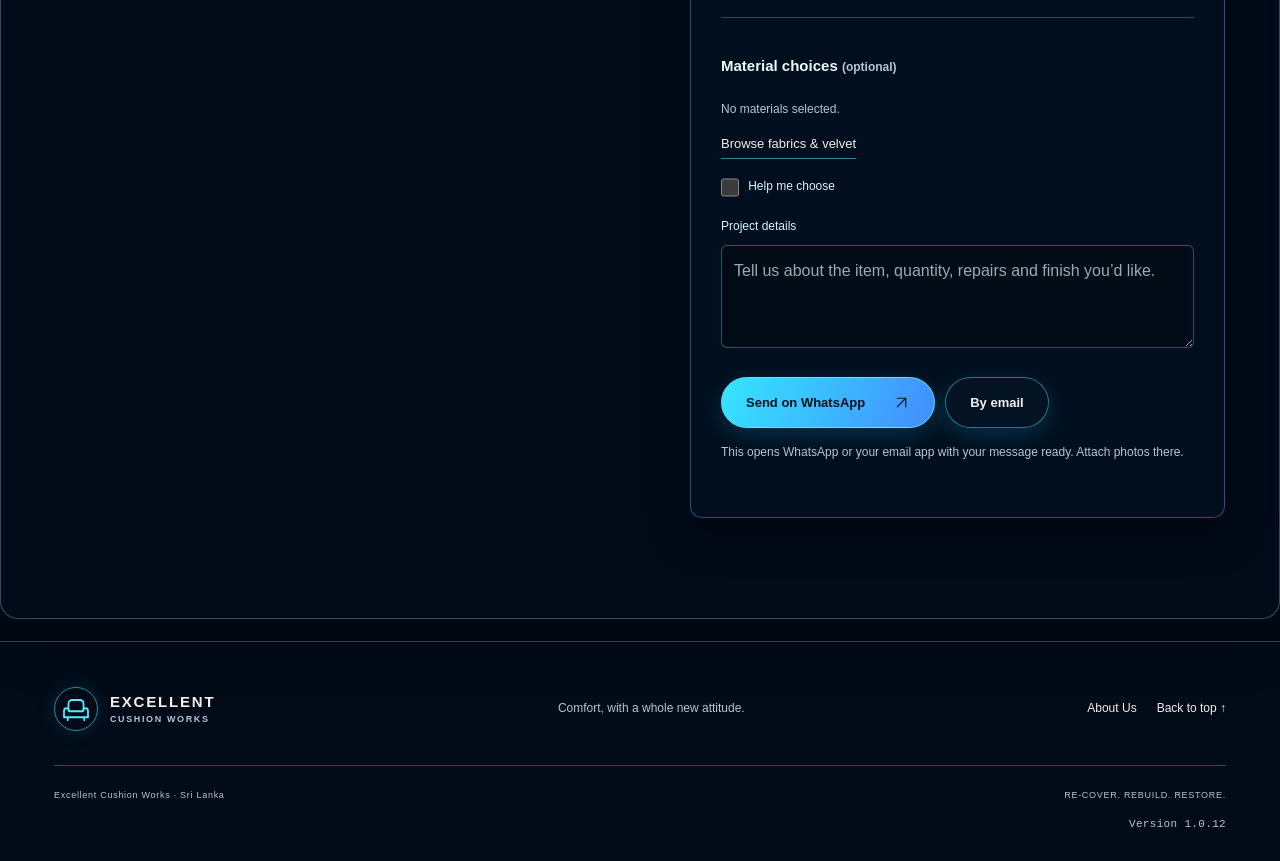
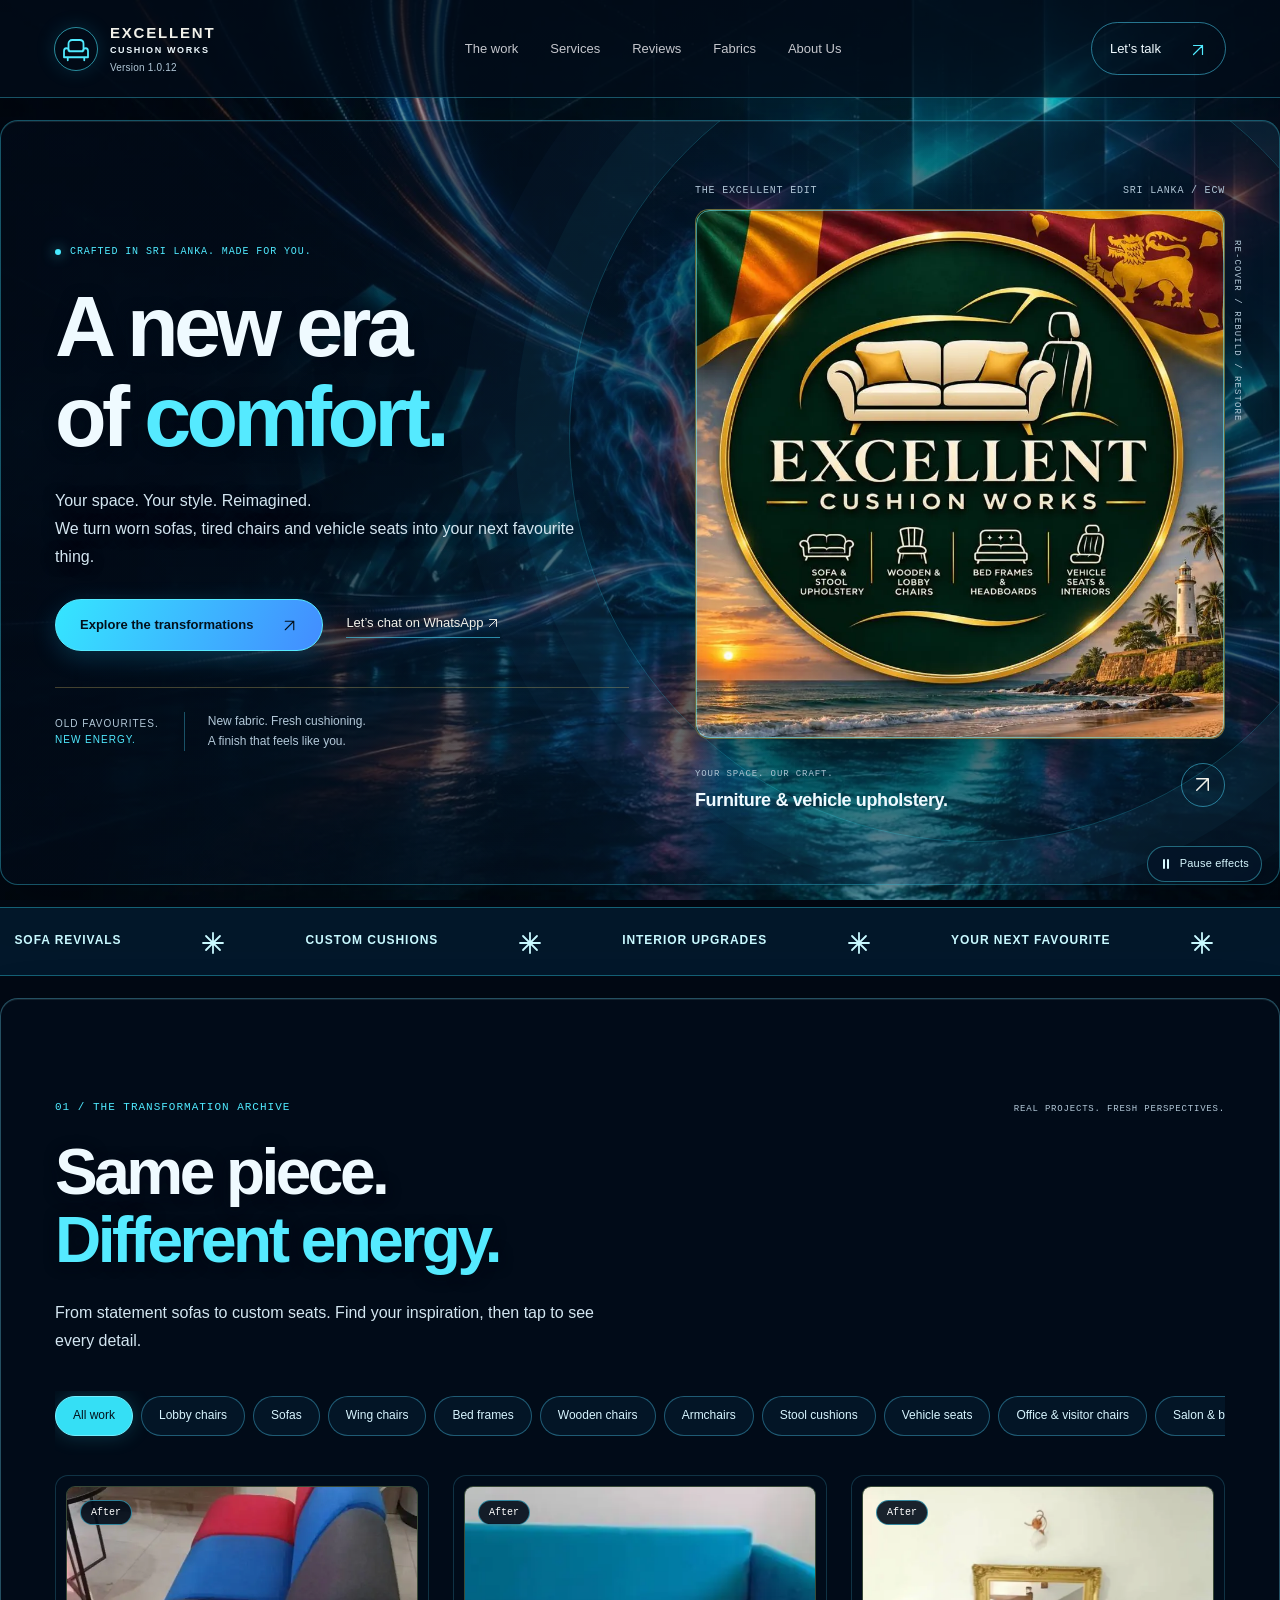
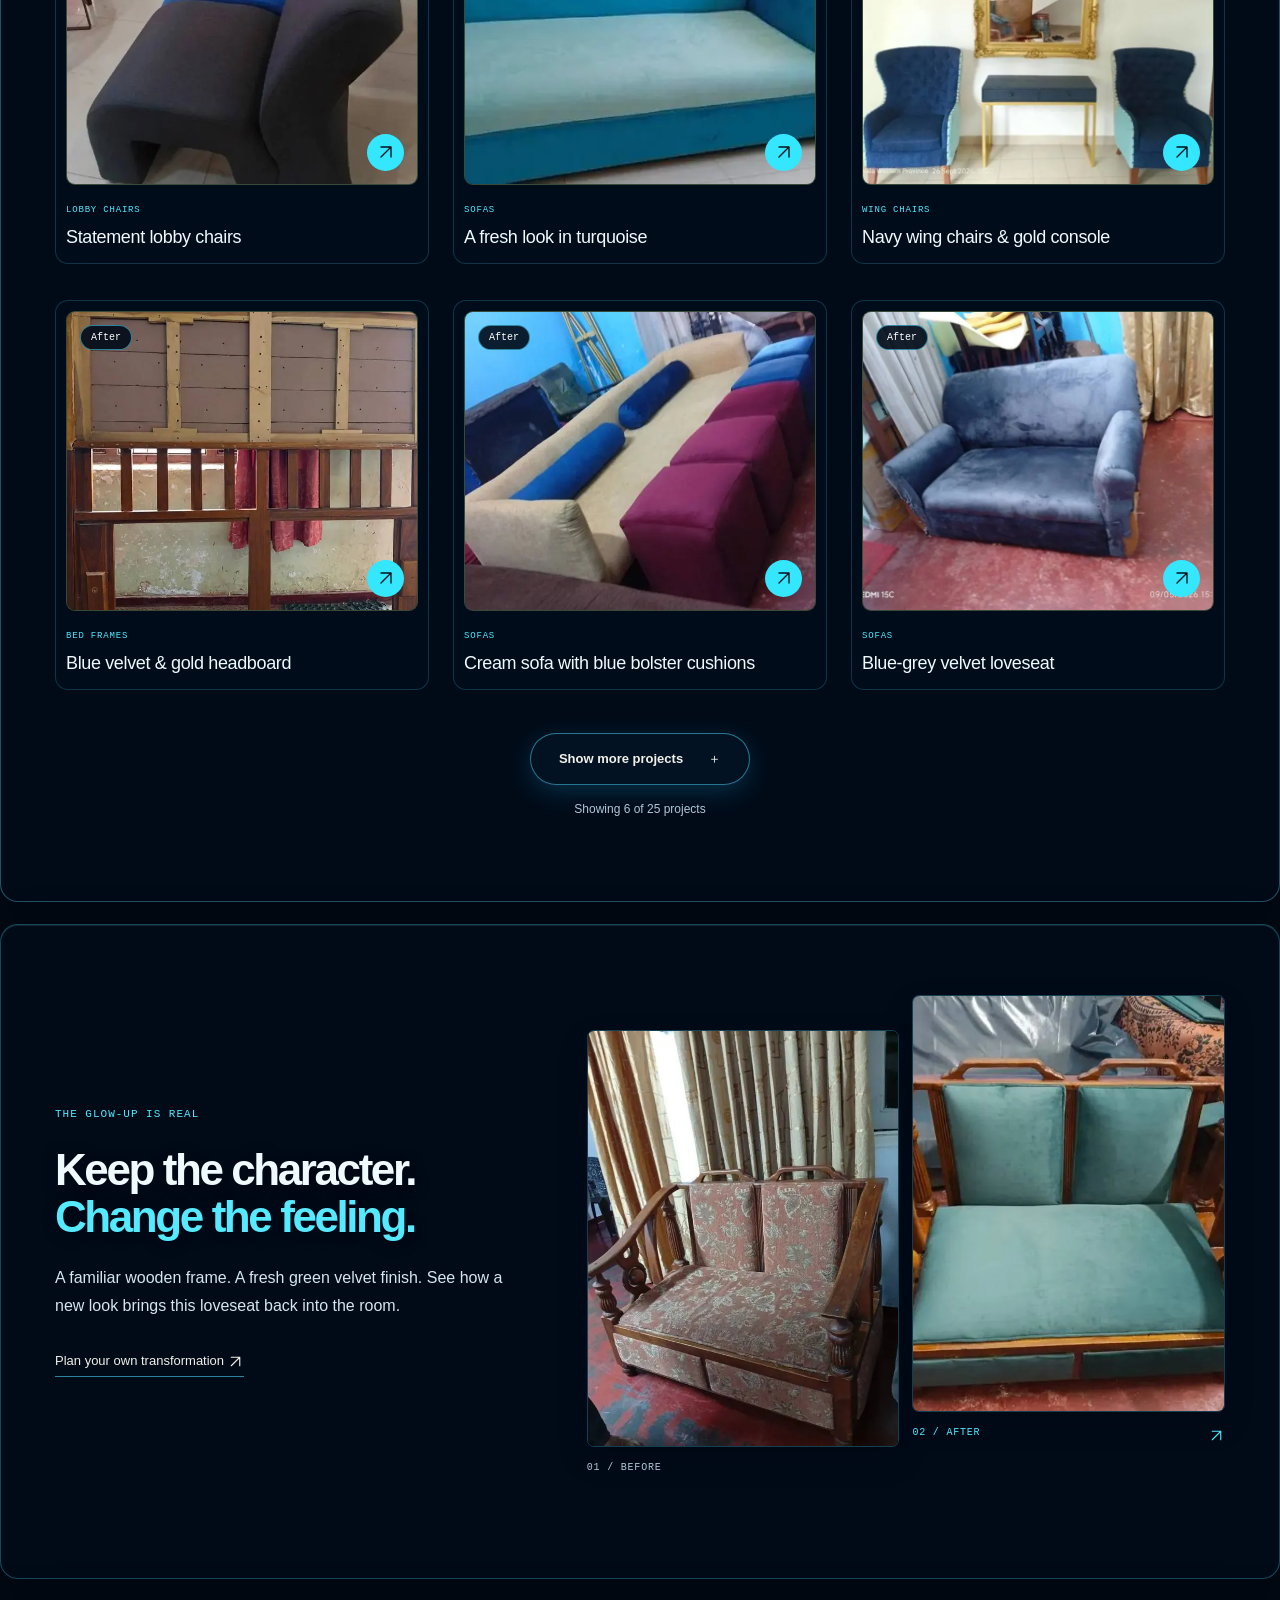
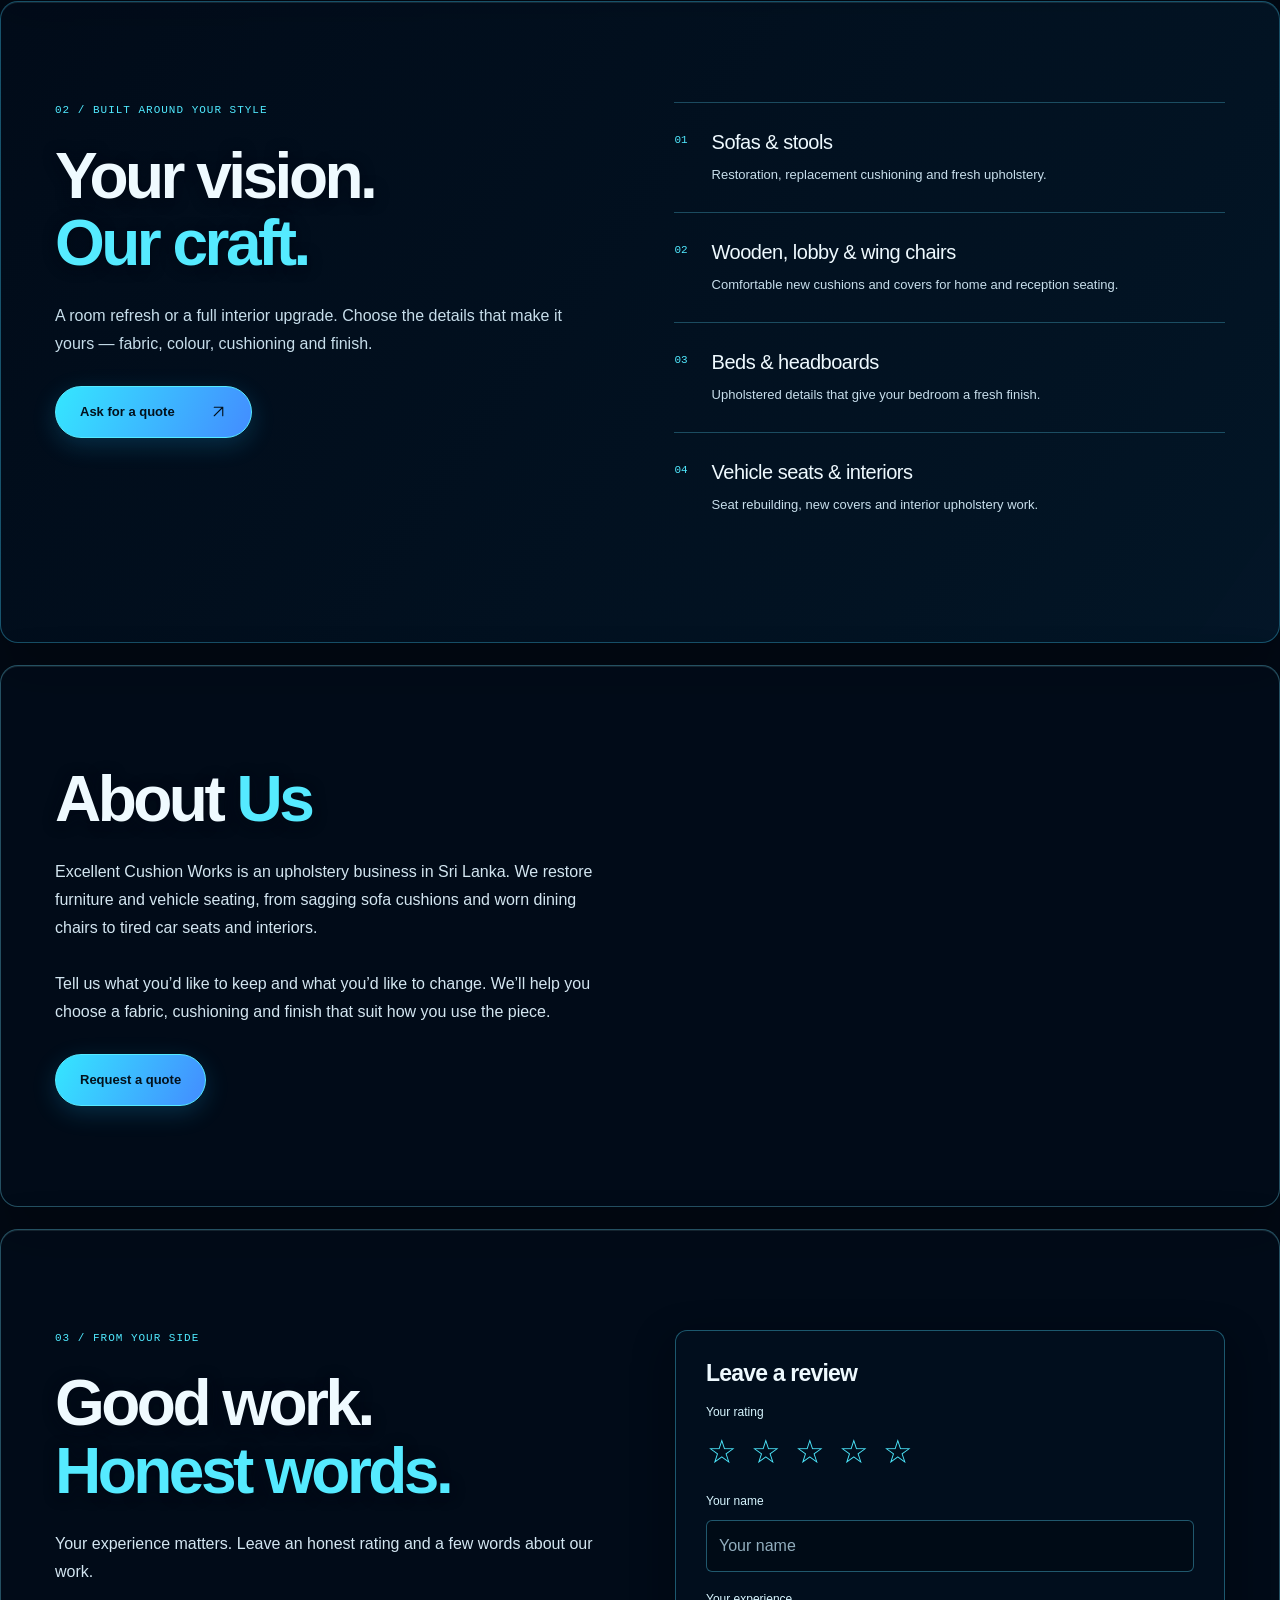
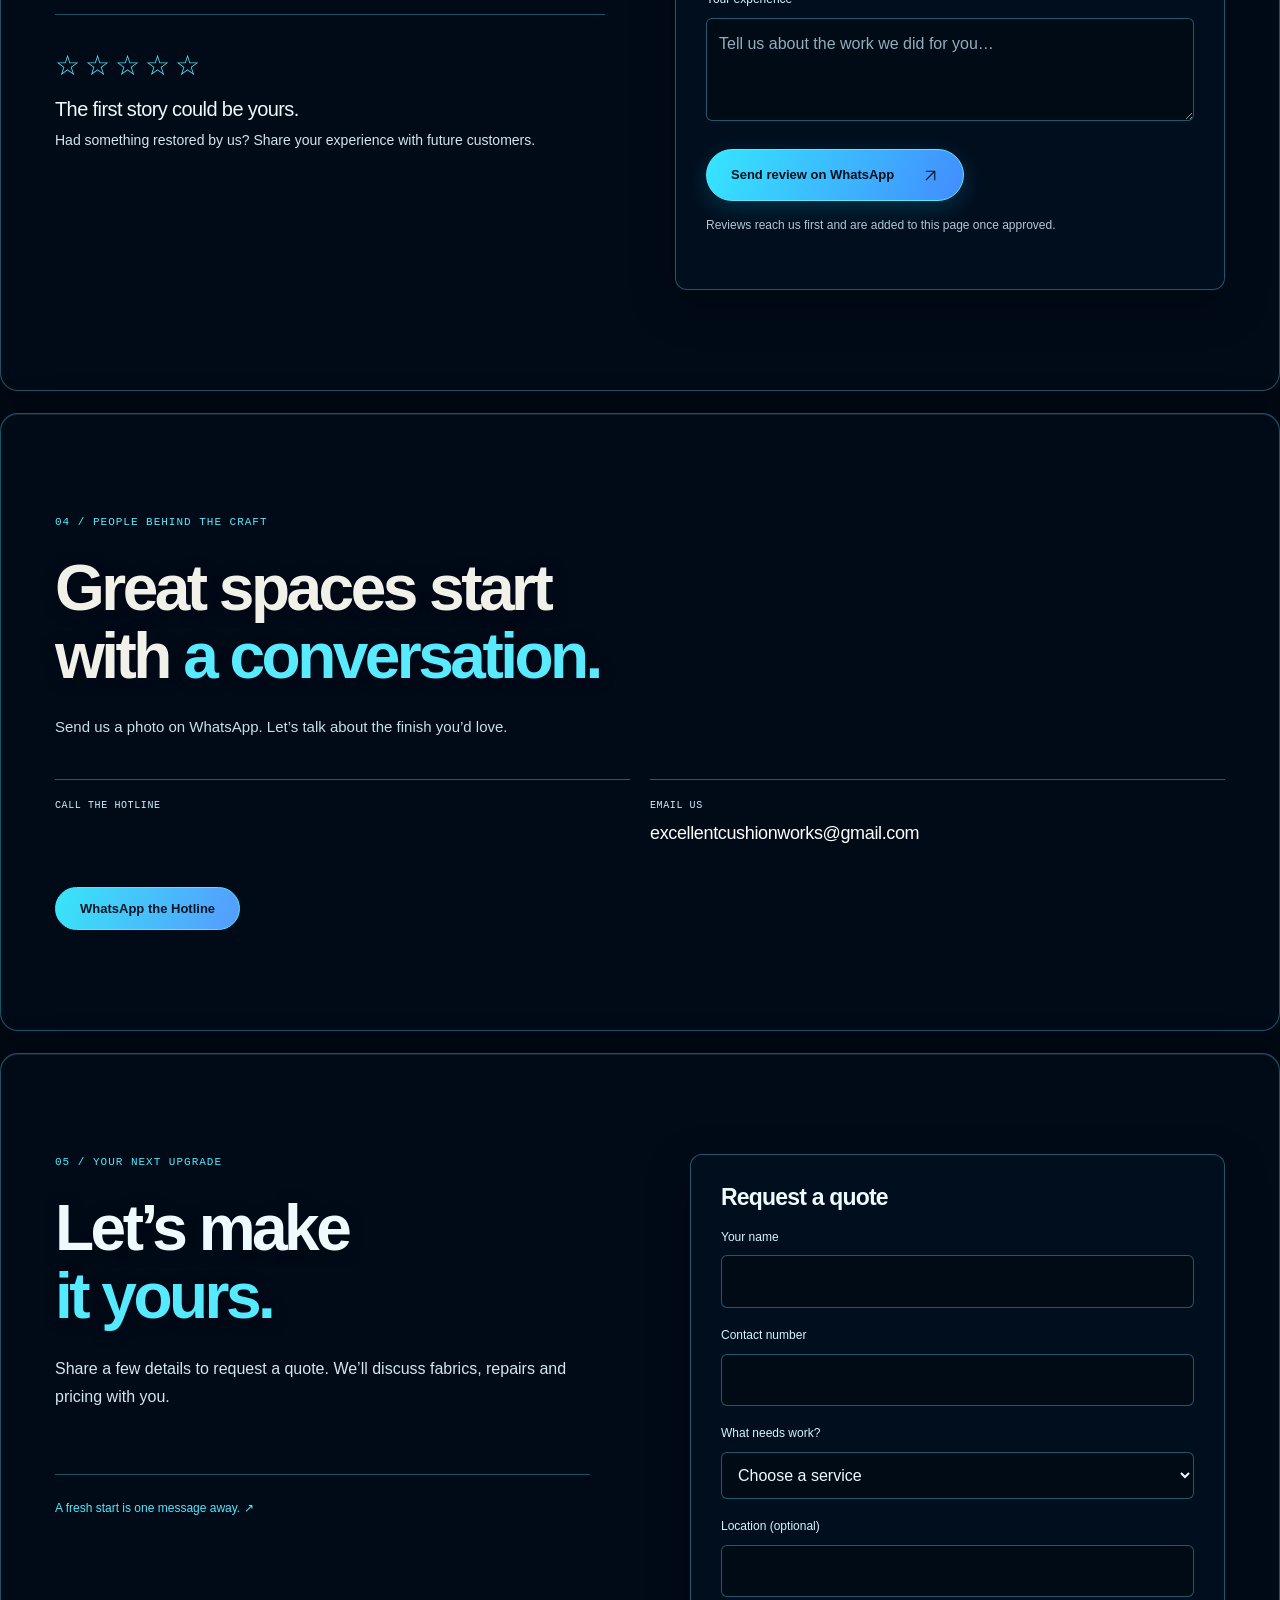
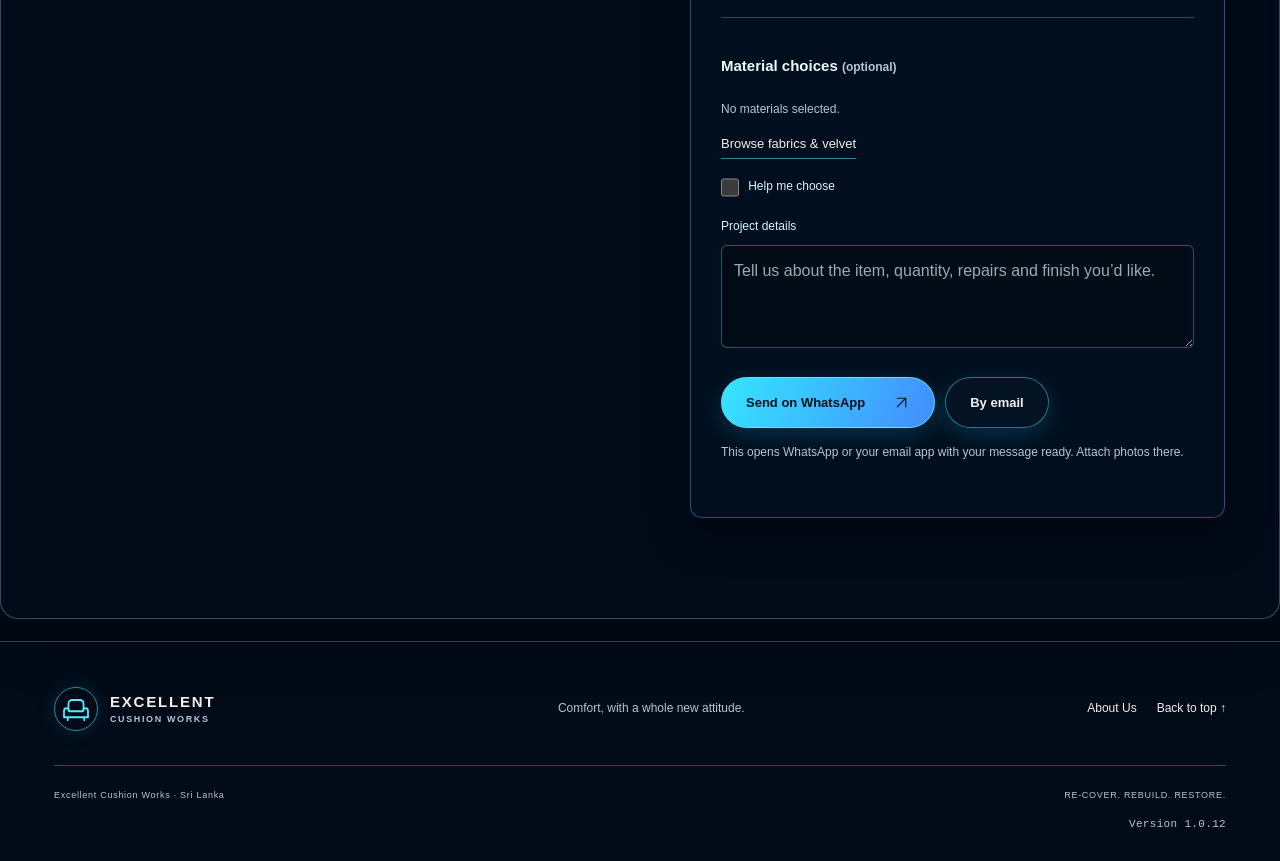
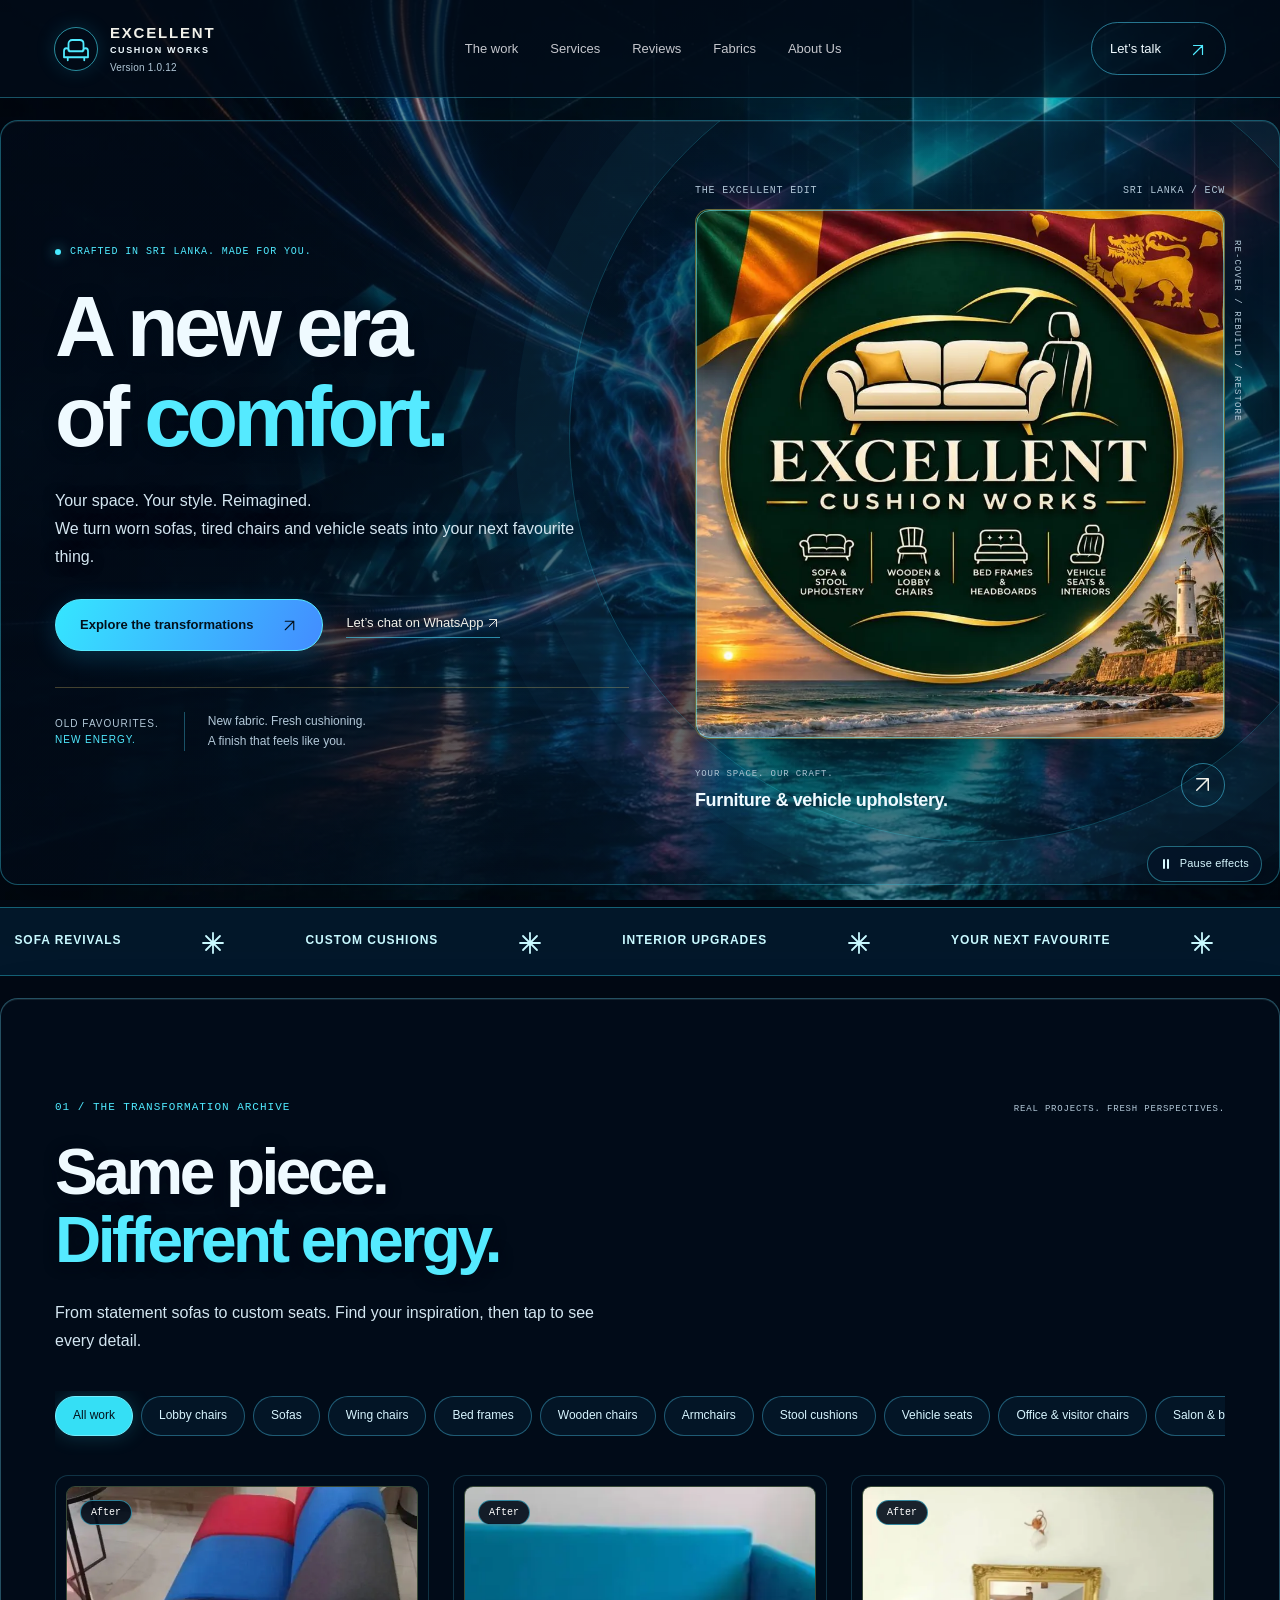
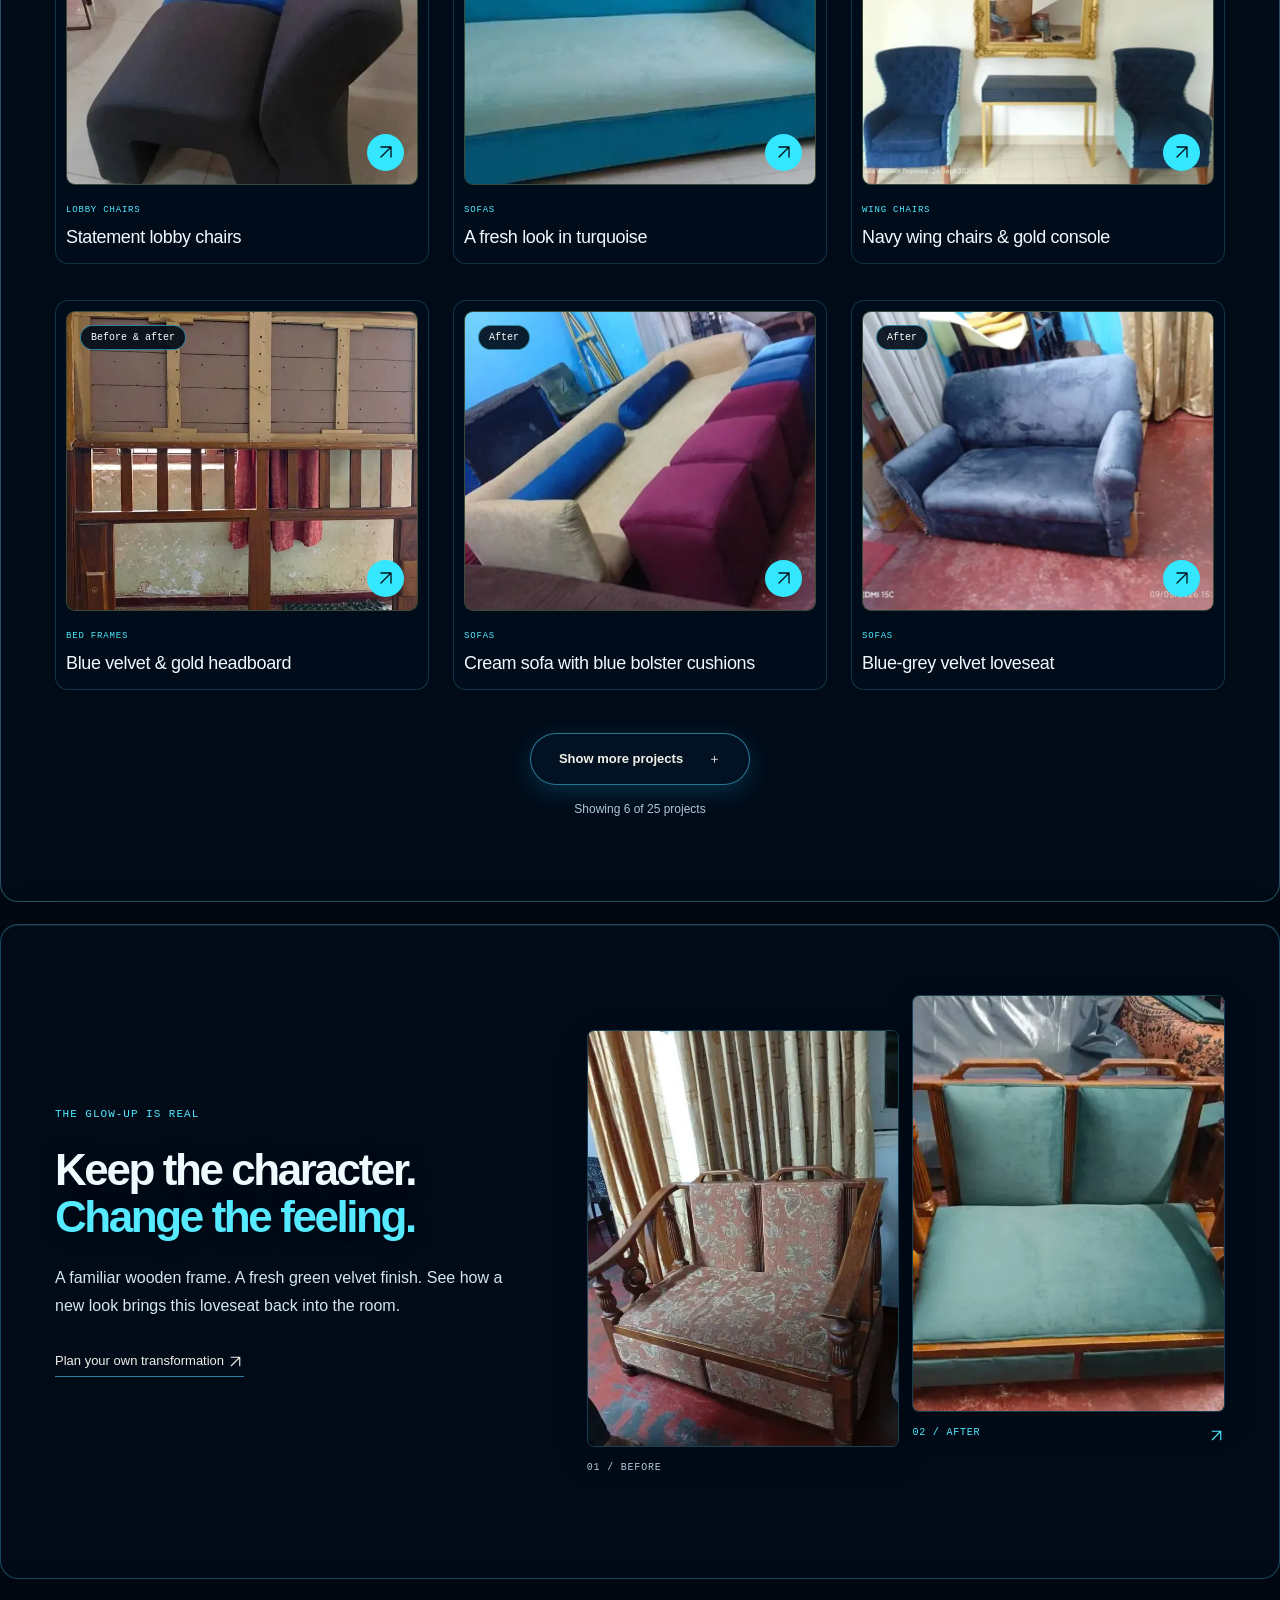
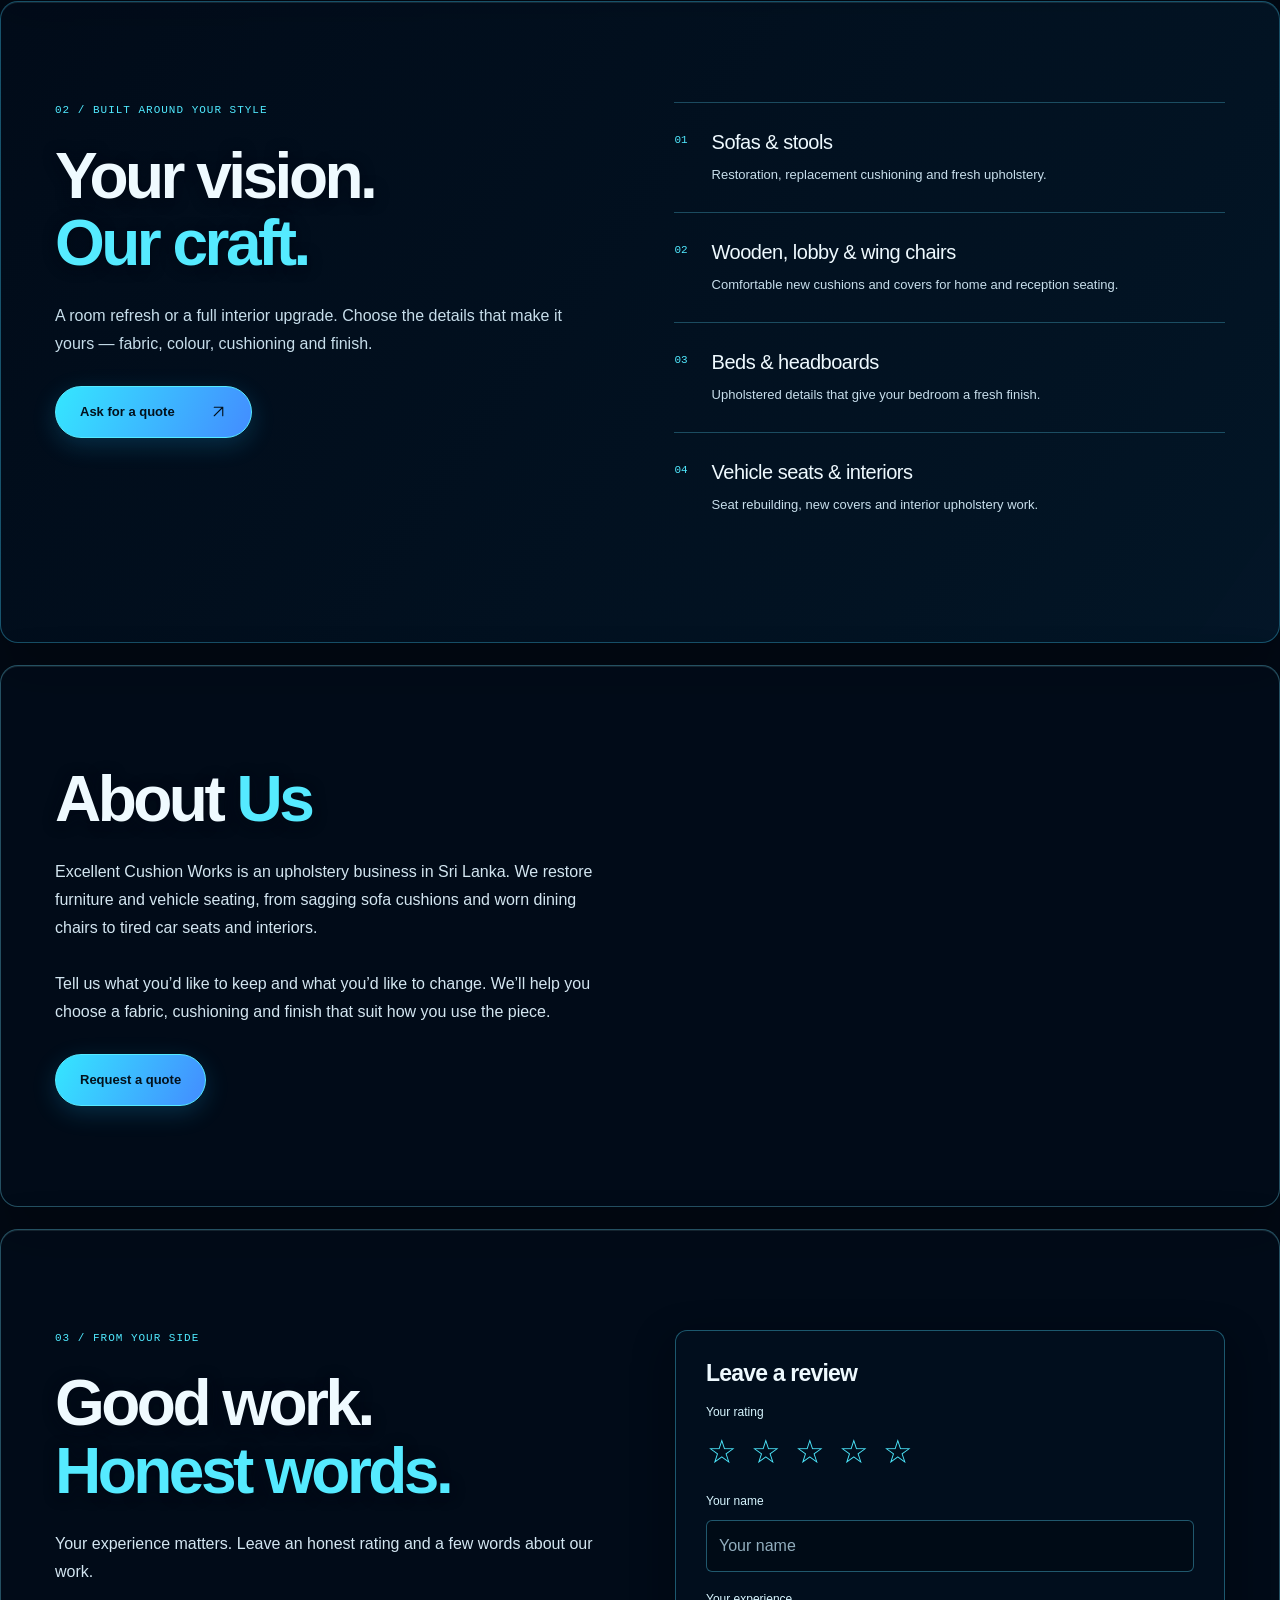
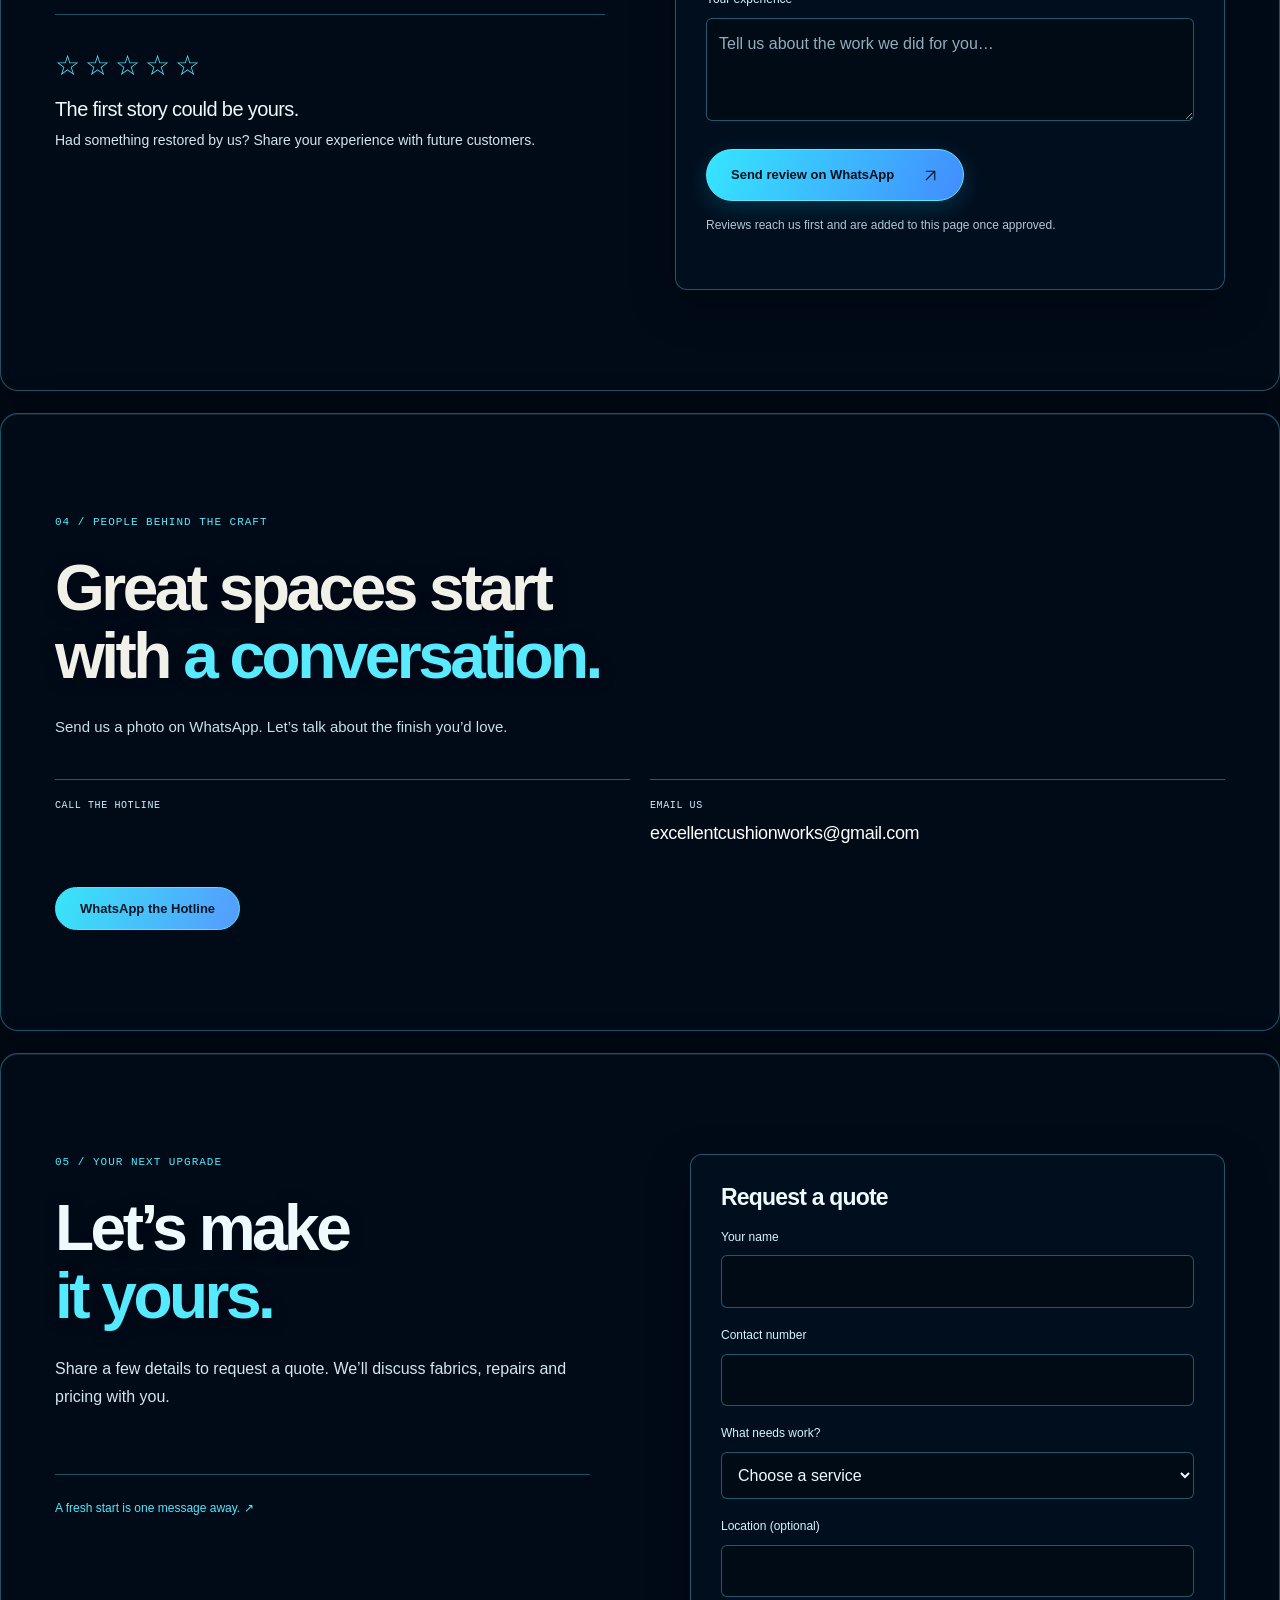
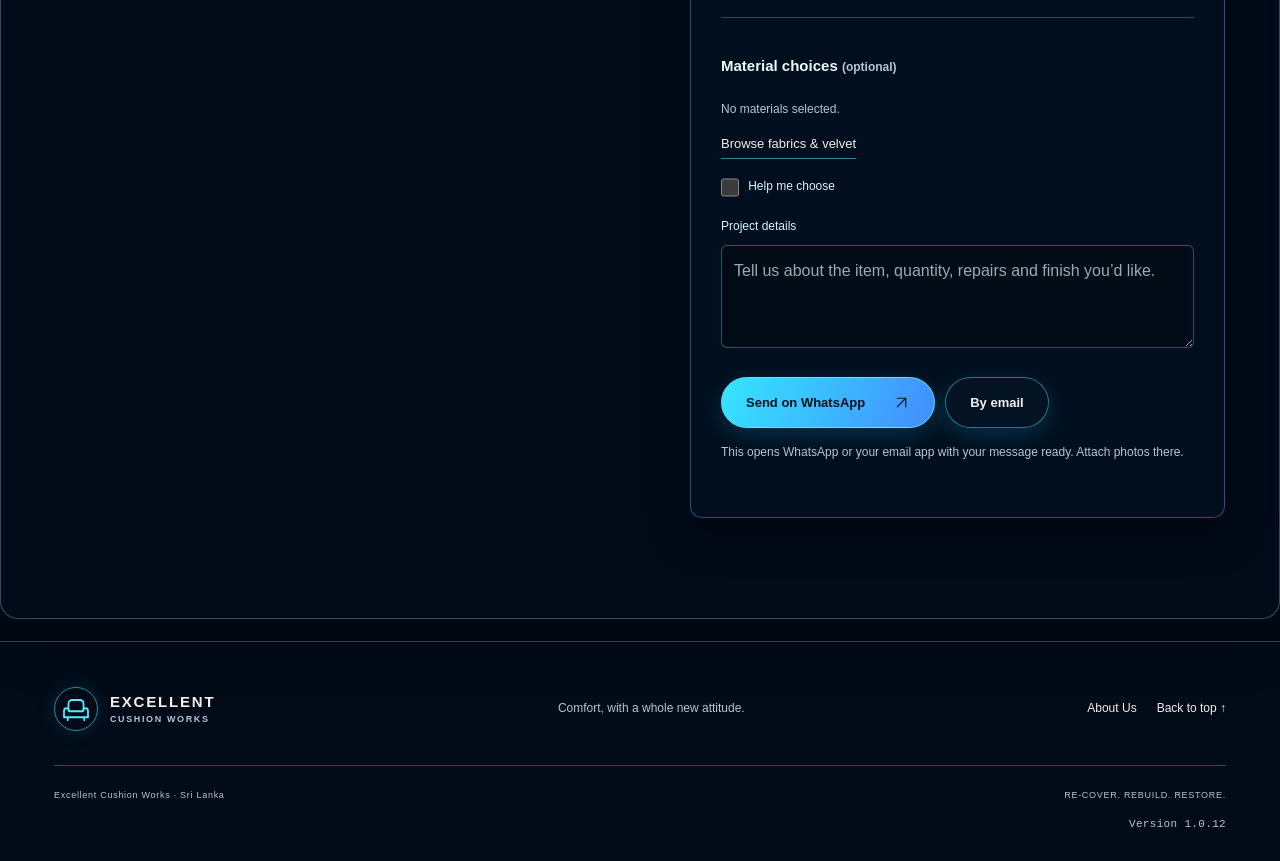
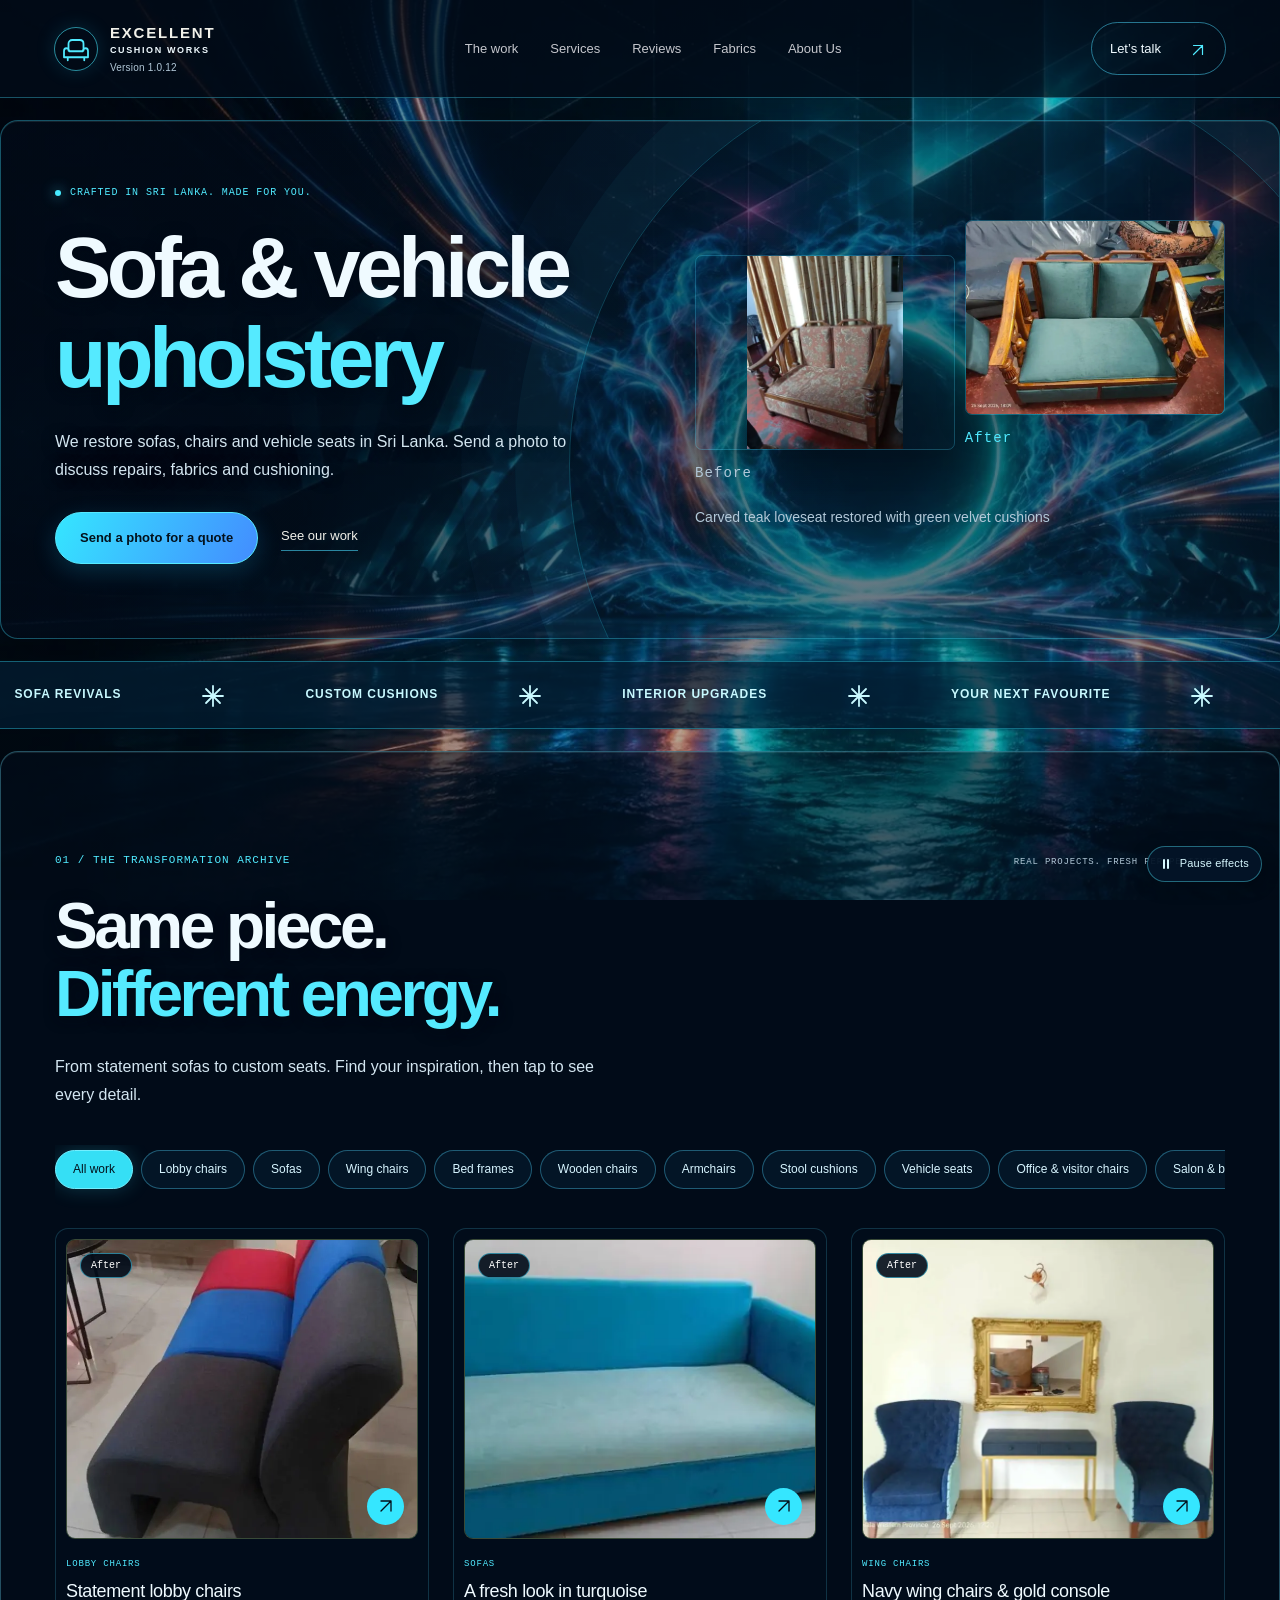
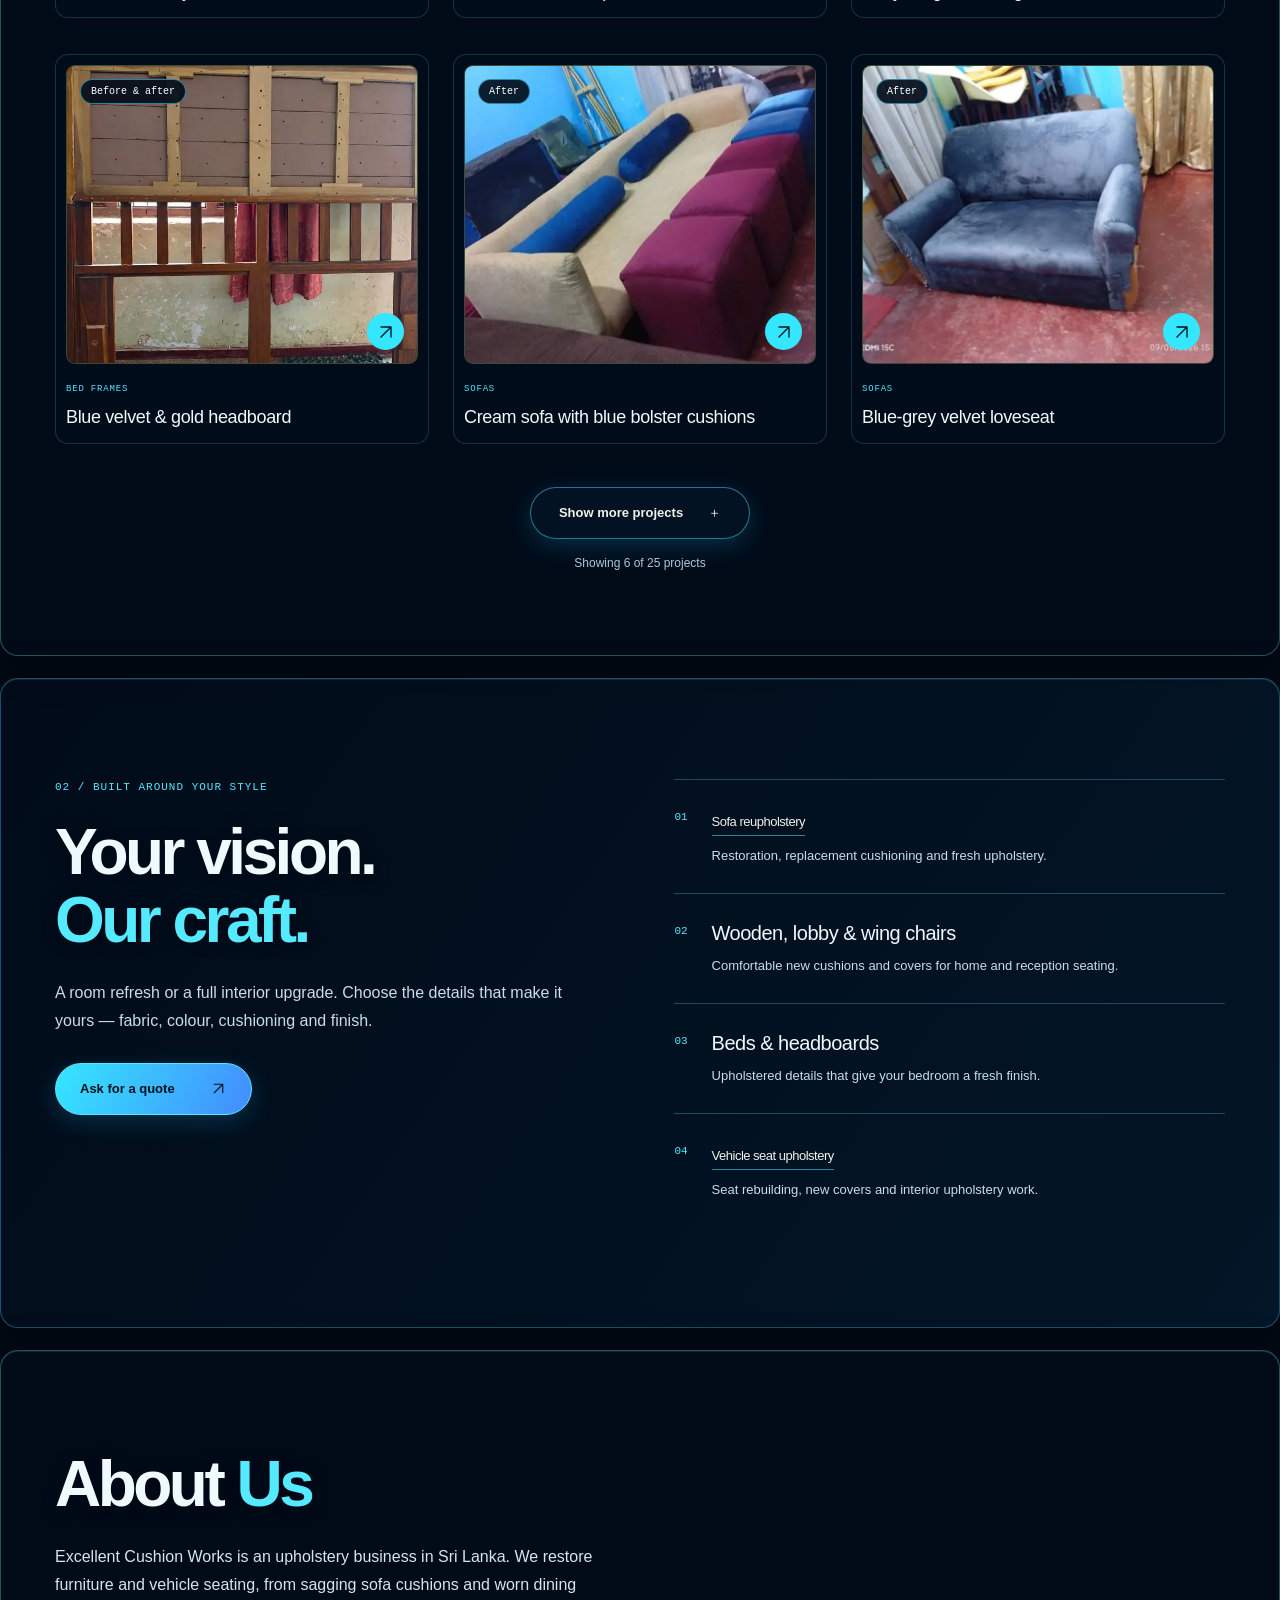
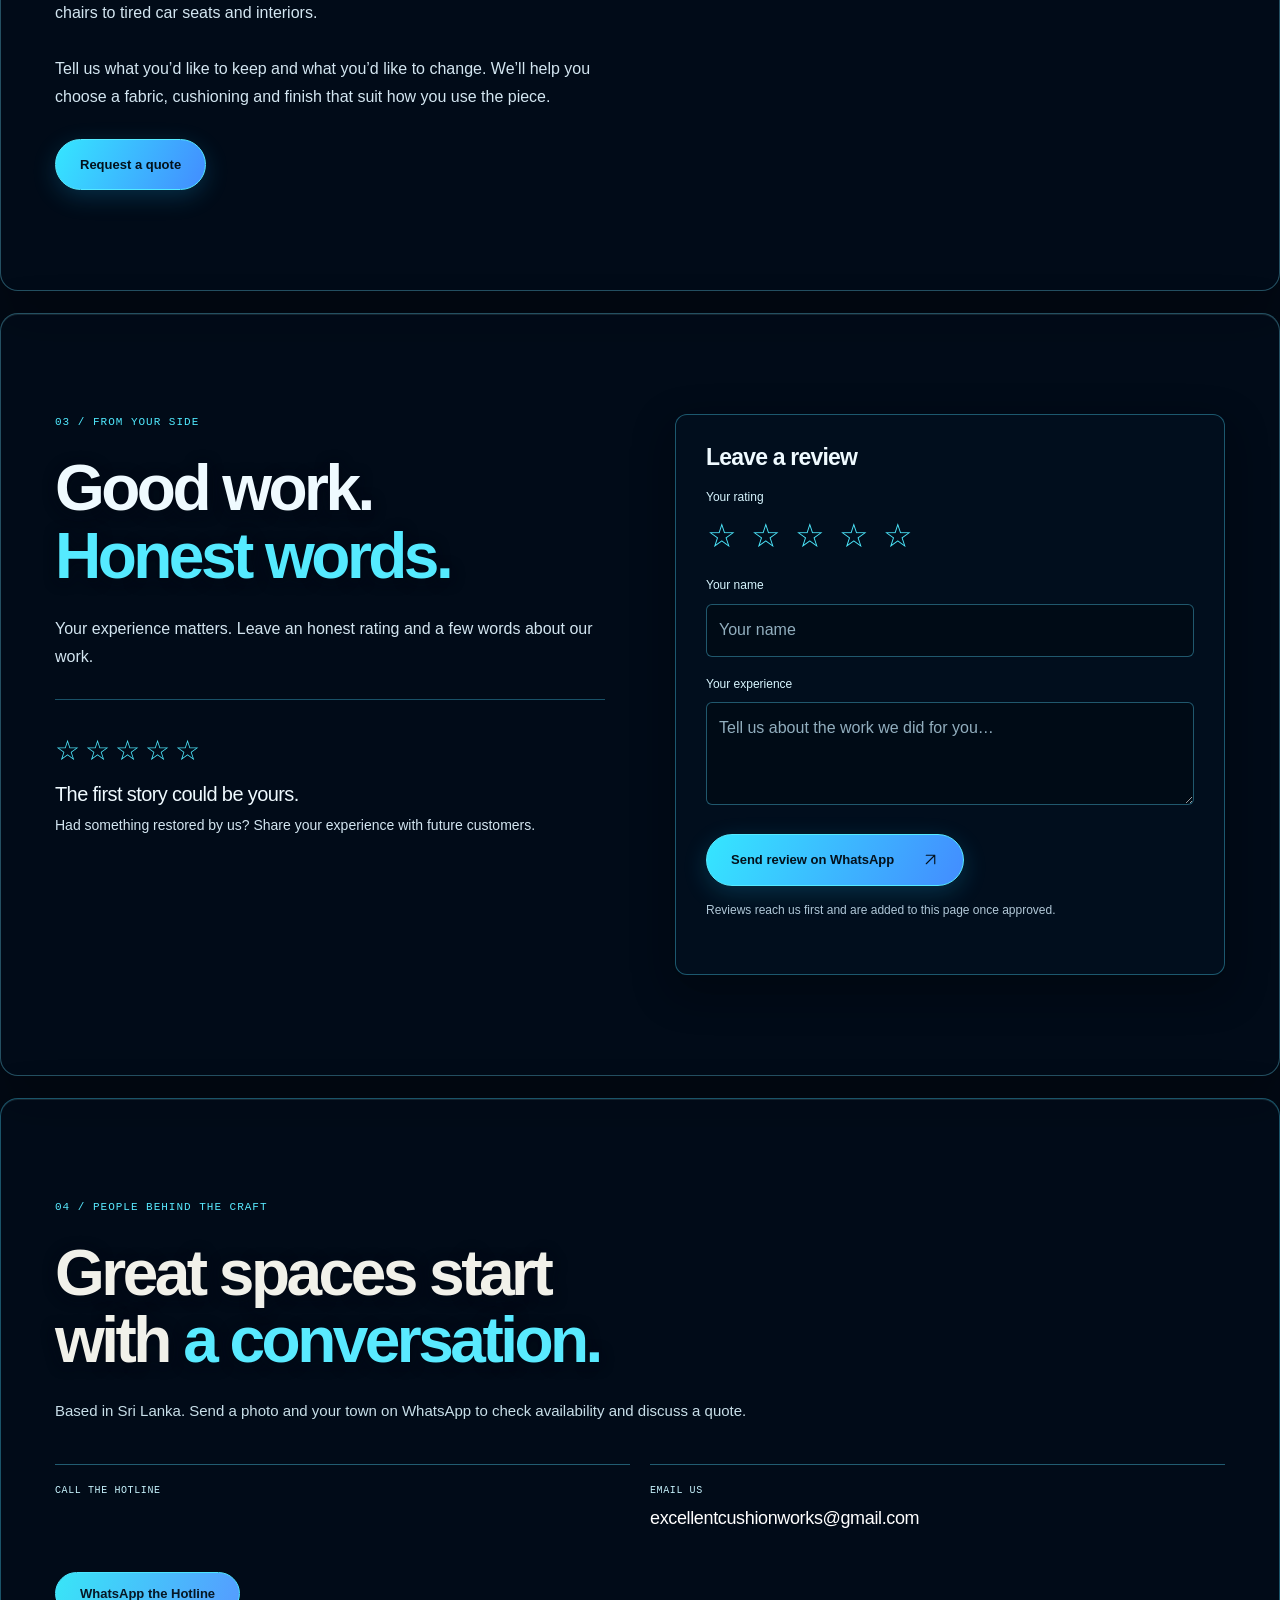
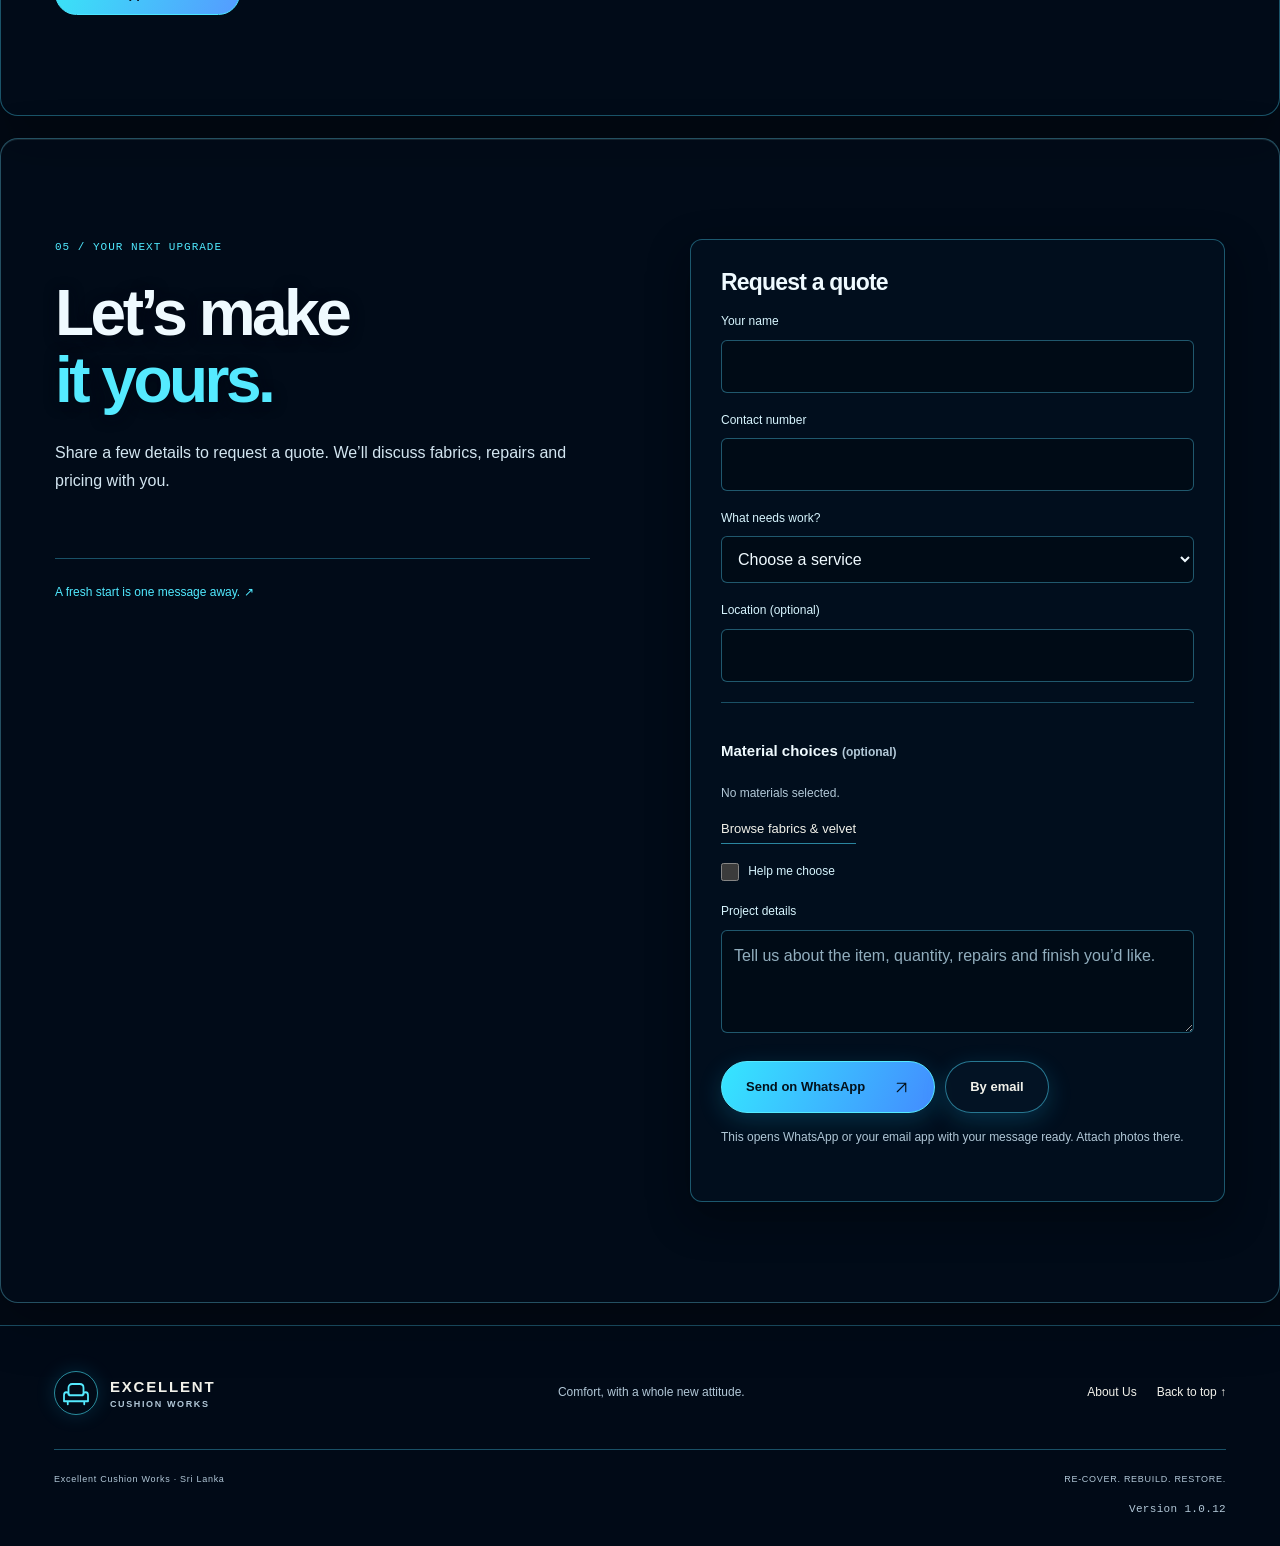
